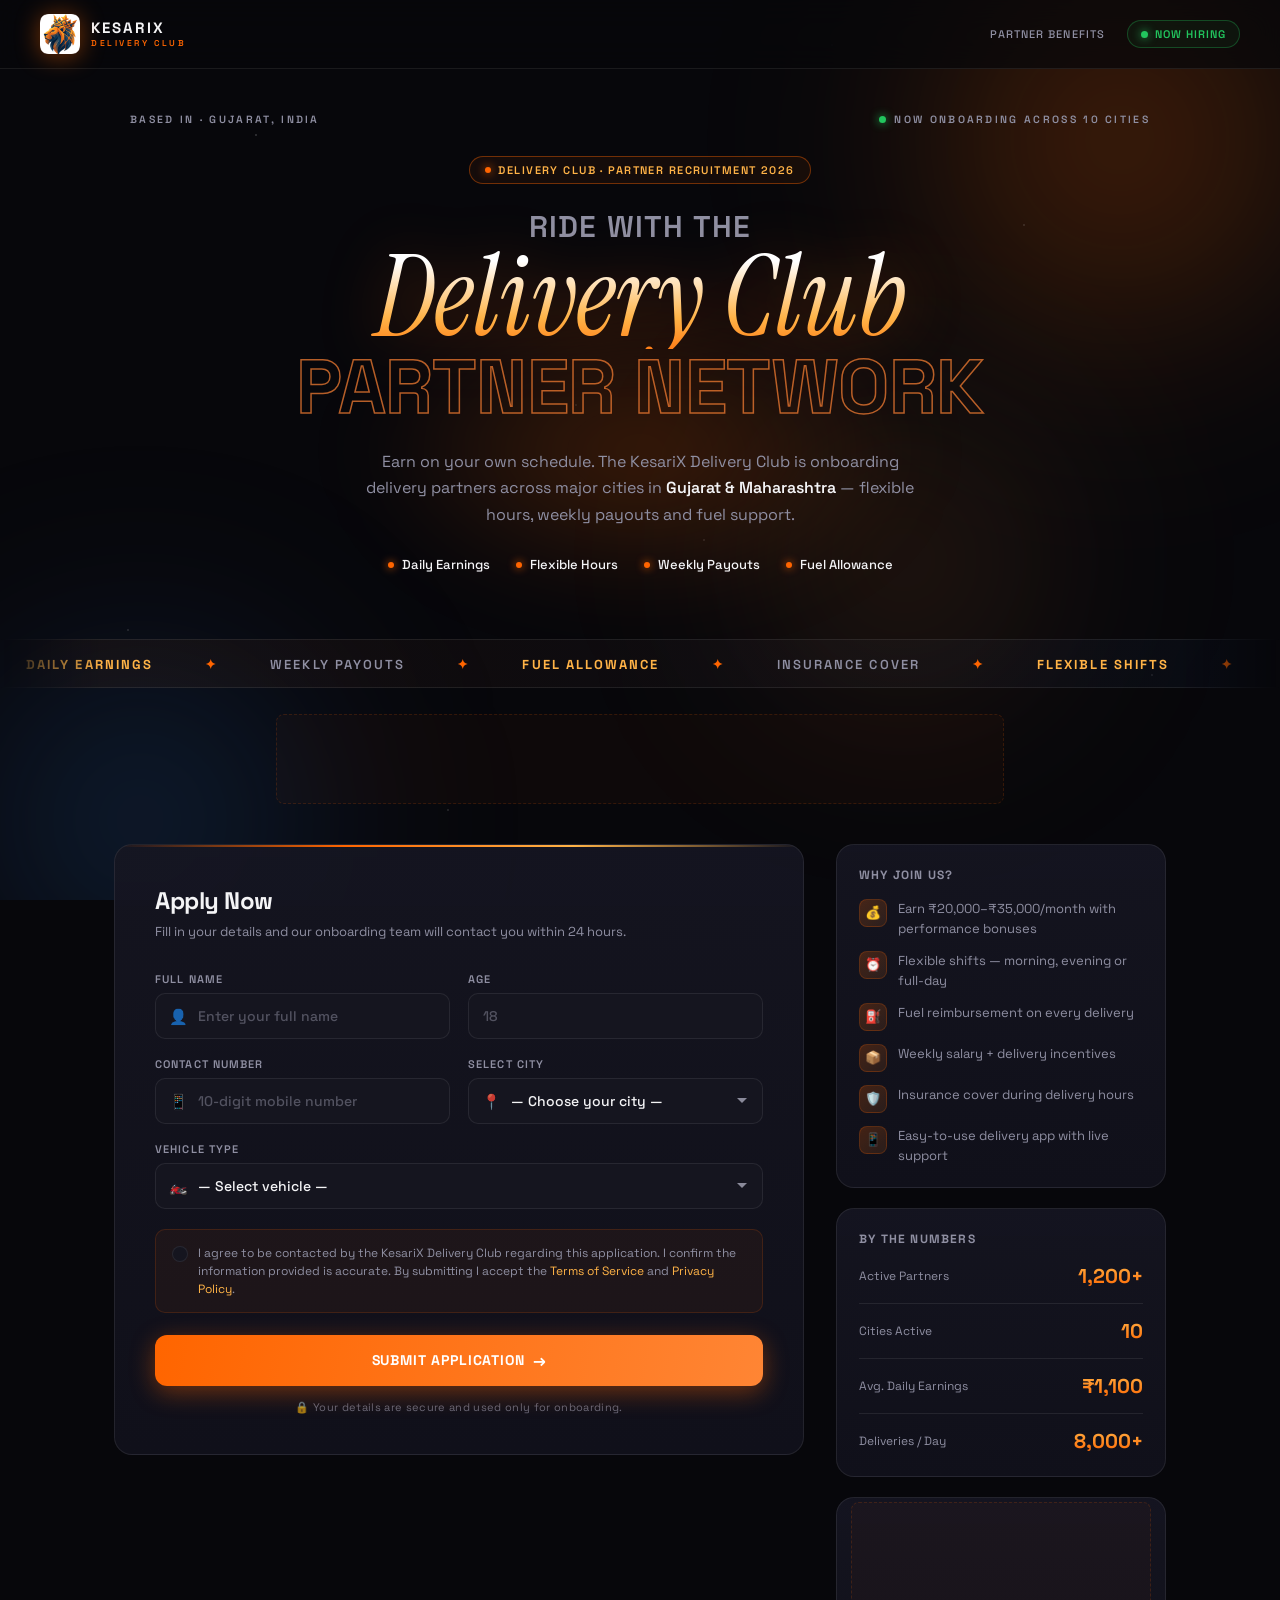
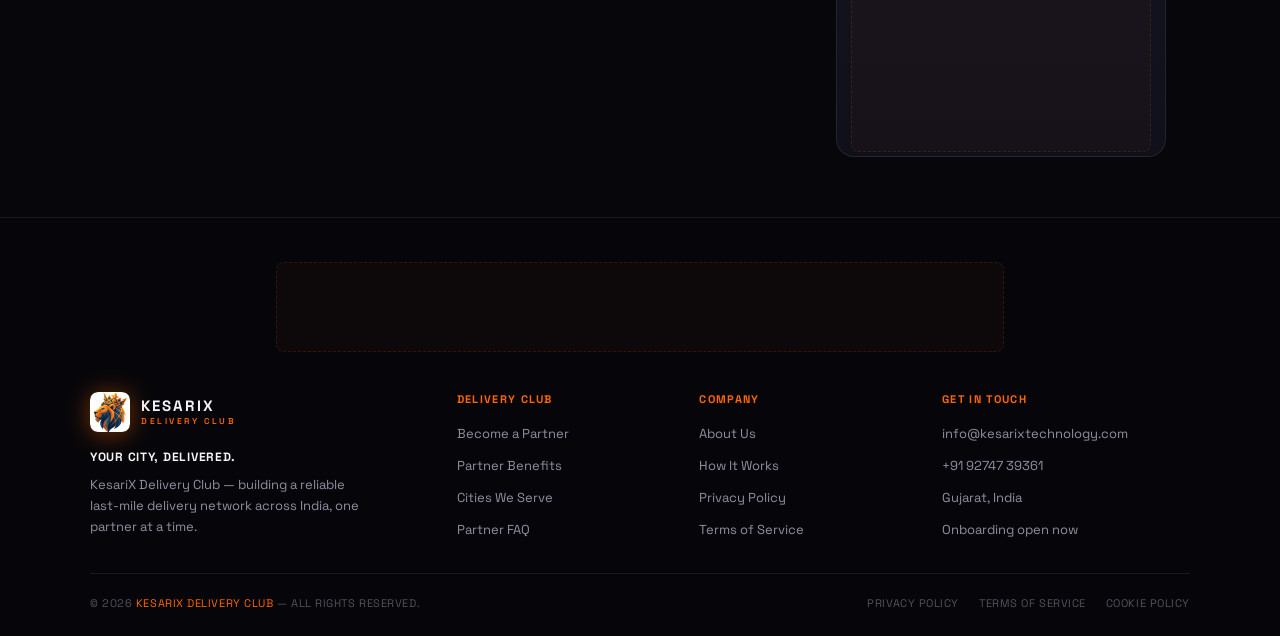
==== index.html @ bcf93a16 "Add KesariX Delivery Club recruitment landing page - Cinematic dark landing page with lion branding," ====
<!DOCTYPE html>
<html lang="en">
<head>
  <meta charset="UTF-8" />
  <meta name="viewport" content="width=device-width, initial-scale=1.0" />
  <title>Delivery Partner Recruitment — KesariX Delivery Club</title>
  <meta name="description" content="Join the KesariX Delivery Club as a delivery partner. Flexible hours, weekly payouts and fuel allowance across Gujarat & Maharashtra. Apply in under 2 minutes." />
  <meta name="theme-color" content="#08080c" />
  <link rel="icon" href="site-logo.ico" />
  <link rel="apple-touch-icon" href="logo.png" />

  <!-- Open Graph -->
  <meta property="og:title" content="Become a Delivery Partner — KesariX Delivery Club" />
  <meta property="og:description" content="Earn on your own schedule. Now hiring delivery partners across 10 cities." />
  <meta property="og:image" content="logo.png" />
  <meta property="og:type" content="website" />

  <link rel="preconnect" href="https://fonts.googleapis.com" />
  <link rel="preconnect" href="https://fonts.gstatic.com" crossorigin />

  <!-- Google AdSense (replace ca-pub-XXXX with your publisher ID before publishing) -->
  <script async src="https://pagead2.googlesyndication.com/pagead/js/adsbygoogle.js?client=ca-pub-XXXXXXXXXXXXXXXX" crossorigin="anonymous"></script>

  <style>
    @import url('https://fonts.googleapis.com/css2?family=Inter:wght@300;400;500;600;700;800;900&family=Space+Grotesk:wght@400;500;600;700&family=Instrument+Serif:ital@0;1&display=swap');

    *, *::before, *::after { box-sizing: border-box; margin: 0; padding: 0; }

    :root {
      --orange: #FF6500;
      --orange-light: #FF8534;
      --amber: #FFB347;
      --blue: #2b74d6;
      --blue-light: #4d94ff;
      --bg: #07070b;
      --bg-card: #10101a;
      --bg-input: #15151f;
      --border-subtle: rgba(255, 255, 255, 0.08);
      --text: #f4f4f6;
      --text-muted: #8f8fa2;
      --green: #22c55e;
    }

    html { scroll-behavior: smooth; }

    body {
      font-family: 'Space Grotesk', 'Inter', sans-serif;
      background-color: var(--bg);
      color: var(--text);
      min-height: 100vh;
      overflow-x: hidden;
      position: relative;
    }

    /* ── Animated aurora background ── */
    .aurora {
      position: fixed;
      inset: 0;
      z-index: 0;
      overflow: hidden;
      pointer-events: none;
    }
    .aurora span {
      position: absolute;
      border-radius: 50%;
      filter: blur(90px);
      opacity: 0.55;
      mix-blend-mode: screen;
    }
    .aurora .a1 {
      width: 560px; height: 560px;
      background: radial-gradient(circle, rgba(255,101,0,0.55), transparent 68%);
      top: -140px; right: -120px;
      animation: drift1 20s ease-in-out infinite;
    }
    .aurora .a2 {
      width: 480px; height: 480px;
      background: radial-gradient(circle, rgba(43,116,214,0.45), transparent 70%);
      bottom: -160px; left: -100px;
      animation: drift2 26s ease-in-out infinite;
    }
    .aurora .a3 {
      width: 400px; height: 400px;
      background: radial-gradient(circle, rgba(255,140,40,0.30), transparent 70%);
      top: 40%; left: 55%;
      animation: drift3 22s ease-in-out infinite;
    }
    @keyframes drift1 { 0%,100%{transform:translate(0,0) scale(1)} 50%{transform:translate(-60px,50px) scale(1.12)} }
    @keyframes drift2 { 0%,100%{transform:translate(0,0) scale(1)} 50%{transform:translate(70px,-40px) scale(1.15)} }
    @keyframes drift3 { 0%,100%{transform:translate(0,0) scale(1)} 50%{transform:translate(-50px,-60px) scale(0.9)} }

    /* Stars */
    .stars {
      position: fixed;
      inset: 0;
      z-index: 0;
      pointer-events: none;
      background-image:
        radial-gradient(1px 1px at 20% 15%, rgba(255,255,255,0.5) 0%, transparent 100%),
        radial-gradient(1px 1px at 80% 25%, rgba(255,255,255,0.35) 0%, transparent 100%),
        radial-gradient(1px 1px at 55% 60%, rgba(255,255,255,0.3) 0%, transparent 100%),
        radial-gradient(1px 1px at 10% 70%, rgba(255,255,255,0.35) 0%, transparent 100%),
        radial-gradient(1px 1px at 90% 75%, rgba(255,255,255,0.25) 0%, transparent 100%),
        radial-gradient(1px 1px at 35% 90%, rgba(255,255,255,0.35) 0%, transparent 100%),
        radial-gradient(1.5px 1.5px at 65% 5%, rgba(255,255,255,0.6) 0%, transparent 100%),
        radial-gradient(1px 1px at 45% 45%, rgba(255,255,255,0.25) 0%, transparent 100%);
    }

    /* ── Layout wrappers ── */
    .page-wrap {
      position: relative;
      z-index: 1;
      display: flex;
      flex-direction: column;
      min-height: 100vh;
    }

    /* ── Navbar ── */
    nav {
      display: flex;
      align-items: center;
      justify-content: space-between;
      padding: 14px 40px;
      border-bottom: 1px solid var(--border-subtle);
      background: rgba(7,7,11,0.72);
      backdrop-filter: blur(16px);
      -webkit-backdrop-filter: blur(16px);
      position: sticky;
      top: 0;
      z-index: 100;
    }

    .logo { display: flex; align-items: center; gap: 11px; text-decoration: none; }

    .logo img {
      width: 40px; height: 40px;
      object-fit: contain;
      filter: drop-shadow(0 2px 12px rgba(255,101,0,0.45));
    }

    .logo-text {
      font-size: 15px;
      font-weight: 700;
      letter-spacing: 0.14em;
      color: var(--text);
      text-transform: uppercase;
      line-height: 1;
    }
    .logo-text small {
      display: block;
      font-size: 8.5px;
      letter-spacing: 0.3em;
      color: var(--orange);
      font-weight: 600;
      margin-top: 4px;
    }

    .nav-right { display: flex; align-items: center; gap: 22px; }

    .nav-link {
      font-size: 11px; letter-spacing: 0.1em; text-transform: uppercase;
      color: var(--text-muted); text-decoration: none; font-weight: 500;
      transition: color 0.2s;
    }
    .nav-link:hover { color: var(--text); }

    .nav-badge {
      display: flex; align-items: center; gap: 7px;
      font-size: 11px; letter-spacing: 0.09em; color: var(--green);
      text-transform: uppercase; font-weight: 600;
      border: 1px solid rgba(34,197,94,0.3);
      background: rgba(34,197,94,0.06);
      border-radius: 100px; padding: 6px 13px;
    }
    .nav-badge::before {
      content: ''; width: 7px; height: 7px; border-radius: 50%;
      background: var(--green); box-shadow: 0 0 10px var(--green);
      animation: pulse 2s infinite;
    }
    @keyframes pulse { 0%,100%{opacity:1;transform:scale(1)} 50%{opacity:0.35;transform:scale(0.8)} }

    /* ── Hero section ── */
    .hero { padding: 44px 40px 26px; max-width: 1100px; margin: 0 auto; width: 100%; }

    .hero-meta {
      display: flex; align-items: center; justify-content: space-between;
      font-size: 10.5px; letter-spacing: 0.22em; text-transform: uppercase;
      color: var(--text-muted); font-weight: 600; padding-bottom: 30px;
    }
    .hero-meta .avail { display: inline-flex; align-items: center; gap: 8px; }
    .hero-meta .avail::before {
      content: ''; width: 7px; height: 7px; border-radius: 50%;
      background: var(--green); box-shadow: 0 0 10px var(--green);
    }

    .hero-inner { text-align: center; max-width: 920px; margin: 0 auto; position: relative; }

    /* glow behind title */
    .hero-inner::before {
      content: ''; position: absolute;
      top: 30%; left: 50%; transform: translateX(-50%);
      width: 620px; height: 340px; max-width: 90vw;
      background: radial-gradient(ellipse at center, rgba(255,101,0,0.22), transparent 65%);
      filter: blur(40px); z-index: -1; pointer-events: none;
    }

    .hero-label {
      display: inline-flex; align-items: center; gap: 7px;
      font-size: 11px; letter-spacing: 0.13em; text-transform: uppercase;
      color: var(--amber); font-weight: 600;
      border: 1px solid rgba(255,101,0,0.4);
      background: rgba(255,101,0,0.06);
      border-radius: 100px; padding: 6px 15px; margin-bottom: 28px;
    }
    .hero-label::before {
      content: ''; width: 6px; height: 6px; background: var(--orange);
      border-radius: 50%; box-shadow: 0 0 10px var(--orange);
    }

    .hero-title { font-weight: 900; line-height: 1.0; letter-spacing: -0.02em; margin-bottom: 24px; }

    .hero-title .line-sm {
      display: block; font-size: clamp(18px, 3vw, 30px); font-weight: 600;
      letter-spacing: 0.04em; color: var(--text-muted); text-transform: uppercase; margin-bottom: 4px;
    }
    .hero-title .serif {
      display: block; font-family: 'Instrument Serif', Georgia, serif;
      font-style: italic; font-weight: 400;
      font-size: clamp(48px, 9.5vw, 112px); line-height: 0.92;
      background: linear-gradient(180deg, #fff 15%, var(--amber) 70%, var(--orange) 115%);
      -webkit-background-clip: text; background-clip: text;
      -webkit-text-fill-color: transparent;
      filter: drop-shadow(0 4px 30px rgba(255,101,0,0.35));
    }
    .hero-title .outline {
      display: block; font-size: clamp(34px, 6.5vw, 76px);
      color: transparent; -webkit-text-stroke: 1.5px rgba(255,131,52,0.7);
      text-transform: uppercase;
    }

    .hero-sub {
      font-size: 16px; color: var(--text-muted); max-width: 570px;
      margin: 0 auto; line-height: 1.65;
    }
    .hero-sub strong { color: var(--text); font-weight: 600; }

    .hero-perks {
      display: flex; align-items: center; justify-content: center;
      gap: 26px; margin-top: 28px; flex-wrap: wrap;
    }
    .perk { display: flex; align-items: center; gap: 8px; font-size: 13px; color: var(--text); font-weight: 500; }
    .perk-dot { width: 6px; height: 6px; border-radius: 50%; background: var(--orange); box-shadow: 0 0 8px var(--orange); }

    /* ── Marquee ribbon ── */
    .ribbon {
      margin-top: 40px;
      border-top: 1px solid var(--border-subtle);
      border-bottom: 1px solid var(--border-subtle);
      background: linear-gradient(90deg, rgba(255,101,0,0.05), rgba(43,116,214,0.05));
      overflow: hidden; padding: 13px 0;
      -webkit-mask-image: linear-gradient(90deg, transparent, #000 8%, #000 92%, transparent);
      mask-image: linear-gradient(90deg, transparent, #000 8%, #000 92%, transparent);
    }
    .ribbon-track { display: inline-flex; align-items: center; white-space: nowrap; animation: marquee 32s linear infinite; }
    .ribbon-track span {
      font-size: 13px; font-weight: 600; letter-spacing: 0.16em; text-transform: uppercase;
      color: var(--text-muted); padding: 0 26px;
    }
    .ribbon-track span b { color: var(--amber); font-weight: 700; }
    .ribbon-track .star { color: var(--orange); }
    @keyframes marquee { from{transform:translateX(0)} to{transform:translateX(-50%)} }

    /* ── Ad banner ── */
    .ad-top { width: 100%; display: flex; align-items: center; justify-content: center; padding: 26px 16px 0; }
    .ad-slot {
      background: rgba(255,101,0,0.03); border: 1px dashed rgba(255,101,0,0.16);
      border-radius: 8px; display: flex; align-items: center; justify-content: center;
      color: rgba(143,143,162,0.55); font-size: 10px; letter-spacing: 0.14em;
      text-transform: uppercase; font-weight: 500; overflow: hidden;
    }
    .ad-slot-leaderboard { width: 728px; max-width: 100%; height: 90px; }
    .ad-slot-rect { width: 300px; height: 250px; }
    .ad-slot-footer { width: 728px; max-width: 100%; height: 90px; }

    /* ── Main layout ── */
    .main {
      display: grid; grid-template-columns: 1fr 330px; gap: 32px;
      max-width: 1100px; margin: 40px auto 60px; padding: 0 24px;
      width: 100%; align-items: start;
    }

    /* ── Cards shared ── */
    .form-card, .side-card {
      background: linear-gradient(180deg, rgba(22,22,34,0.9), var(--bg-card));
      border: 1px solid var(--border-subtle);
      border-radius: 18px;
      transition: transform 0.25s ease, border-color 0.25s ease, box-shadow 0.25s ease;
    }
    .side-card:hover { transform: translateY(-3px); border-color: rgba(255,101,0,0.28); box-shadow: 0 14px 40px rgba(0,0,0,0.4); }

    /* ── Form card ── */
    .form-card { padding: 40px; position: relative; overflow: hidden; }
    .form-card::before {
      content: ''; position: absolute; top: 0; left: 0; right: 0; height: 2px;
      background: linear-gradient(90deg, transparent, var(--orange), var(--amber), transparent);
    }

    .form-heading { font-size: 24px; font-weight: 700; margin-bottom: 6px; letter-spacing: -0.02em; }
    .form-sub { font-size: 13px; color: var(--text-muted); margin-bottom: 30px; line-height: 1.5; }

    .form-grid { display: grid; grid-template-columns: 1fr 1fr; gap: 18px; }
    .field { display: flex; flex-direction: column; gap: 7px; }
    .field.full { grid-column: 1 / -1; }

    label { font-size: 11px; font-weight: 600; letter-spacing: 0.1em; text-transform: uppercase; color: var(--text-muted); }

    .input-wrap { position: relative; }
    .input-icon { position: absolute; left: 14px; top: 50%; transform: translateY(-50%); font-size: 15px; pointer-events: none; opacity: 0.8; }

    input, select {
      width: 100%; background: var(--bg-input);
      border: 1px solid var(--border-subtle); border-radius: 10px;
      padding: 13px 14px 13px 42px; color: var(--text);
      font-family: inherit; font-size: 14px; font-weight: 500;
      outline: none; transition: border-color 0.2s, box-shadow 0.2s;
      -webkit-appearance: none; appearance: none;
    }
    select {
      cursor: pointer;
      background-image: url("data:image/svg+xml,%3Csvg xmlns='http://www.w3.org/2000/svg' width='12' height='12' viewBox='0 0 12 12'%3E%3Cpath fill='%238a8a9a' d='M6 8L1 3h10z'/%3E%3C/svg%3E");
      background-repeat: no-repeat; background-position: right 14px center; padding-right: 36px;
    }
    select option { background: #1a1a2e; color: var(--text); }
    input:focus, select:focus { border-color: var(--orange); box-shadow: 0 0 0 3px rgba(255,101,0,0.14); }
    input::placeholder { color: rgba(143,143,162,0.5); }
    .age-input { padding-left: 14px; }

    /* ── Consent ── */
    .consent {
      display: flex; align-items: flex-start; gap: 10px; margin-top: 20px;
      padding: 14px 16px; background: rgba(255,101,0,0.05);
      border: 1px solid rgba(255,101,0,0.16); border-radius: 10px;
    }
    .consent input[type="checkbox"] { width: 16px; height: 16px; min-width: 16px; padding: 0; cursor: pointer; accent-color: var(--orange); margin-top: 2px; }
    .consent p { font-size: 12px; color: var(--text-muted); line-height: 1.5; }
    .consent a { color: var(--amber); text-decoration: none; }
    .consent a:hover { text-decoration: underline; }

    /* ── Submit button ── */
    .btn-submit {
      width: 100%; margin-top: 22px; padding: 15px 24px;
      background: linear-gradient(100deg, var(--orange), var(--orange-light));
      color: #fff; font-family: inherit; font-size: 14px; font-weight: 700;
      letter-spacing: 0.06em; text-transform: uppercase; border: none;
      border-radius: 12px; cursor: pointer; position: relative; overflow: hidden;
      display: flex; align-items: center; justify-content: center; gap: 8px;
      transition: transform 0.15s, box-shadow 0.2s;
      box-shadow: 0 6px 24px rgba(255,101,0,0.4);
    }
    .btn-submit::after {
      content: ''; position: absolute; top: 0; left: -60%; width: 40%; height: 100%;
      background: linear-gradient(100deg, transparent, rgba(255,255,255,0.35), transparent);
      transform: skewX(-20deg); animation: shine 3.5s ease-in-out infinite;
    }
    @keyframes shine { 0%{left:-60%} 45%,100%{left:130%} }
    .btn-submit:hover { transform: translateY(-2px); box-shadow: 0 12px 34px rgba(255,101,0,0.55); }
    .btn-submit:active { transform: translateY(0); }
    .btn-submit:disabled { opacity: 0.75; cursor: wait; }
    .btn-arrow { font-size: 16px; position: relative; z-index: 1; }

    .form-note { margin-top: 14px; text-align: center; font-size: 11px; color: rgba(143,143,162,0.7); letter-spacing: 0.03em; }
    .form-error { display: none; margin-top: 12px; text-align: center; font-size: 12px; color: #ff6b6b; }

    /* ── Success overlay ── */
    .success-msg { display: none; text-align: center; padding: 40px 20px; }
    .success-icon {
      width: 60px; height: 60px; border-radius: 50%;
      background: rgba(34,197,94,0.15); border: 1px solid rgba(34,197,94,0.4);
      display: flex; align-items: center; justify-content: center;
      font-size: 26px; color: var(--green); margin: 0 auto 18px;
      box-shadow: 0 0 30px rgba(34,197,94,0.25);
    }
    .success-msg h3 { font-size: 21px; font-weight: 700; margin-bottom: 8px; }
    .success-msg p { font-size: 13px; color: var(--text-muted); line-height: 1.6; }

    /* ── Sidebar ── */
    .sidebar { display: flex; flex-direction: column; gap: 20px; }
    .side-card { padding: 22px; }
    .side-card h3 { font-size: 12px; font-weight: 700; letter-spacing: 0.1em; text-transform: uppercase; color: var(--text-muted); margin-bottom: 16px; }

    .benefit-list { list-style: none; display: flex; flex-direction: column; gap: 13px; }
    .benefit-list li { display: flex; align-items: flex-start; gap: 11px; font-size: 13px; color: var(--text-muted); line-height: 1.5; }
    .benefit-icon {
      width: 28px; height: 28px; min-width: 28px; border-radius: 8px;
      background: linear-gradient(135deg, rgba(255,101,0,0.22), rgba(255,140,40,0.1));
      border: 1px solid rgba(255,101,0,0.2);
      display: flex; align-items: center; justify-content: center; font-size: 13px;
    }

    .stats-row { display: flex; flex-direction: column; gap: 14px; }
    .stat { display: flex; align-items: center; justify-content: space-between; padding-bottom: 14px; border-bottom: 1px solid var(--border-subtle); }
    .stat:last-child { border-bottom: none; padding-bottom: 0; }
    .stat-label { font-size: 12px; color: var(--text-muted); }
    .stat-val {
      font-size: 20px; font-weight: 800;
      background: linear-gradient(180deg, var(--amber), var(--orange));
      -webkit-background-clip: text; background-clip: text; -webkit-text-fill-color: transparent;
    }

    .ad-side { display: flex; align-items: center; justify-content: center; padding: 4px; }

    /* ── Footer ── */
    footer { border-top: 1px solid var(--border-subtle); background: rgba(7,7,11,0.9); padding: 44px 40px 26px; }
    .footer-ad { display: flex; align-items: center; justify-content: center; margin-bottom: 40px; }
    .footer-grid { display: grid; grid-template-columns: 1.6fr 1fr 1fr 1.2fr; gap: 36px; max-width: 1100px; margin: 0 auto 34px; }
    .footer-brand .logo { margin-bottom: 16px; }
    .footer-tag { font-size: 13px; color: var(--text-muted); line-height: 1.6; max-width: 270px; }
    .footer-tag strong { display: block; color: var(--text); font-weight: 700; letter-spacing: 0.06em; text-transform: uppercase; font-size: 12px; margin-bottom: 8px; }
    .footer-col h4 { font-size: 11px; font-weight: 700; letter-spacing: 0.12em; text-transform: uppercase; color: var(--orange); margin-bottom: 16px; }
    .footer-col ul { list-style: none; display: flex; flex-direction: column; gap: 11px; }
    .footer-col a, .footer-col span { font-size: 13px; color: var(--text-muted); text-decoration: none; transition: color 0.2s; }
    .footer-col a:hover { color: var(--amber); }
    .footer-bottom { max-width: 1100px; margin: 0 auto; padding-top: 22px; border-top: 1px solid var(--border-subtle); display: flex; align-items: center; justify-content: space-between; gap: 16px; flex-wrap: wrap; }
    .footer-copy { font-size: 11px; letter-spacing: 0.05em; color: rgba(143,143,162,0.55); text-transform: uppercase; }
    .footer-copy span { color: var(--orange); }
    .footer-legal { display: flex; gap: 20px; flex-wrap: wrap; }
    .footer-legal a { font-size: 11px; letter-spacing: 0.05em; color: rgba(143,143,162,0.55); text-decoration: none; text-transform: uppercase; transition: color 0.2s; }
    .footer-legal a:hover { color: var(--amber); }

    /* ── Responsive ── */
    @media (max-width: 900px) {
      .main { grid-template-columns: 1fr; }
      .sidebar { display: grid; grid-template-columns: 1fr 1fr; }
      .ad-side { grid-column: 1 / -1; }
      .footer-grid { grid-template-columns: 1fr 1fr; gap: 28px; }
      .footer-brand { grid-column: 1 / -1; }
    }
    @media (max-width: 640px) {
      nav { padding: 12px 18px; }
      .nav-right { gap: 12px; }
      .nav-link { display: none; }
      .hero { padding: 30px 20px 20px; }
      .hero-meta { font-size: 9px; letter-spacing: 0.14em; }
      .form-card { padding: 28px 20px; }
      .form-grid { grid-template-columns: 1fr; }
      .field.full { grid-column: 1; }
      .sidebar { grid-template-columns: 1fr; }
      .main { padding: 0 16px; margin-top: 24px; }
      footer { padding: 32px 20px 22px; }
      .footer-grid { grid-template-columns: 1fr; }
      .footer-bottom { flex-direction: column; align-items: flex-start; }
    }

    @media (prefers-reduced-motion: reduce) {
      .aurora span, .ribbon-track, .btn-submit::after, .nav-badge::before { animation: none !important; }
    }
  </style>
</head>
<body>
<div class="aurora"><span class="a1"></span><span class="a2"></span><span class="a3"></span></div>
<div class="stars"></div>

<div class="page-wrap" id="top">

  <!-- Navbar -->
  <nav>
    <a href="#top" class="logo" aria-label="KesariX Delivery Club home">
      <img src="logo.png" alt="KesariX Delivery Club logo" />
      <span class="logo-text">KesariX<small>Delivery Club</small></span>
    </a>
    <div class="nav-right">
      <a href="#benefits" class="nav-link">Partner Benefits</a>
      <span class="nav-badge">Now Hiring</span>
    </div>
  </nav>

  <!-- Hero -->
  <section class="hero">
    <div class="hero-meta">
      <span>Based in&nbsp;·&nbsp;Gujarat, India</span>
      <span class="avail">Now onboarding across 10 cities</span>
    </div>

    <div class="hero-inner">
      <div class="hero-label">Delivery Club · Partner Recruitment 2026</div>
      <h1 class="hero-title">
        <span class="line-sm">Ride With The</span>
        <span class="serif">Delivery Club</span>
        <span class="outline">Partner Network</span>
      </h1>
      <p class="hero-sub">
        Earn on your own schedule. The KesariX Delivery Club is onboarding delivery partners
        across major cities in <strong>Gujarat &amp; Maharashtra</strong> — flexible hours, weekly payouts and fuel support.
      </p>
      <div class="hero-perks">
        <div class="perk"><span class="perk-dot"></span> Daily Earnings</div>
        <div class="perk"><span class="perk-dot"></span> Flexible Hours</div>
        <div class="perk"><span class="perk-dot"></span> Weekly Payouts</div>
        <div class="perk"><span class="perk-dot"></span> Fuel Allowance</div>
      </div>
    </div>
  </section>

  <!-- Marquee ribbon -->
  <div class="ribbon">
    <div class="ribbon-track">
      <span><b>Daily Earnings</b></span><span class="star">✦</span>
      <span>Weekly Payouts</span><span class="star">✦</span>
      <span><b>Fuel Allowance</b></span><span class="star">✦</span>
      <span>Insurance Cover</span><span class="star">✦</span>
      <span><b>Flexible Shifts</b></span><span class="star">✦</span>
      <span>Live App Support</span><span class="star">✦</span>
      <span><b>Performance Bonuses</b></span><span class="star">✦</span>
      <!-- duplicate for seamless loop -->
      <span><b>Daily Earnings</b></span><span class="star">✦</span>
      <span>Weekly Payouts</span><span class="star">✦</span>
      <span><b>Fuel Allowance</b></span><span class="star">✦</span>
      <span>Insurance Cover</span><span class="star">✦</span>
      <span><b>Flexible Shifts</b></span><span class="star">✦</span>
      <span>Live App Support</span><span class="star">✦</span>
      <span><b>Performance Bonuses</b></span><span class="star">✦</span>
    </div>
  </div>

  <!-- Top leaderboard ad -->
  <div class="ad-top">
    <!-- Google AdSense Leaderboard 728×90 — set data-ad-client / data-ad-slot before publishing -->
    <div class="ad-slot ad-slot-leaderboard">
      <ins class="adsbygoogle"
           style="display:inline-block;width:728px;max-width:100%;height:90px"
           data-ad-client="ca-pub-XXXXXXXXXXXXXXXX"
           data-ad-slot="1234567890"></ins>
      <script>(adsbygoogle = window.adsbygoogle || []).push({});</script>
    </div>
  </div>

  <!-- Main grid: form + sidebar -->
  <main class="main">

    <!-- Form card -->
    <div class="form-card" id="apply">
      <div class="form-heading">Apply Now</div>
      <p class="form-sub">Fill in your details and our onboarding team will contact you within 24 hours.</p>

      <form id="recruitForm" novalidate>
        <div class="form-grid">

          <div class="field">
            <label for="name">Full Name</label>
            <div class="input-wrap">
              <span class="input-icon">👤</span>
              <input type="text" id="name" name="name" placeholder="Enter your full name" required autocomplete="name" />
            </div>
          </div>

          <div class="field">
            <label for="age">Age</label>
            <div class="input-wrap">
              <input type="number" id="age" name="age" class="age-input" placeholder="18" min="18" max="55" required />
            </div>
          </div>

          <div class="field">
            <label for="contact">Contact Number</label>
            <div class="input-wrap">
              <span class="input-icon">📱</span>
              <input type="tel" id="contact" name="contact" placeholder="10-digit mobile number" pattern="[6-9][0-9]{9}" required autocomplete="tel" maxlength="10" />
            </div>
          </div>

          <div class="field">
            <label for="city">Select City</label>
            <div class="input-wrap">
              <span class="input-icon">📍</span>
              <select id="city" name="city" required>
                <option value="" disabled selected>— Choose your city —</option>
                <option value="Surat">Surat</option>
                <option value="Vadodara">Vadodara (Baroda)</option>
                <option value="Bharuch">Bharuch</option>
                <option value="Ahmedabad">Ahmedabad</option>
                <option value="Rajkot">Rajkot</option>
                <option value="Anand">Anand</option>
                <option value="Gandhinagar">Gandhinagar</option>
                <option value="Mumbai">Mumbai</option>
                <option value="Navi Mumbai">Navi Mumbai</option>
                <option value="Thane">Thane</option>
              </select>
            </div>
          </div>

          <div class="field full">
            <label for="vehicle">Vehicle Type</label>
            <div class="input-wrap">
              <span class="input-icon">🏍️</span>
              <select id="vehicle" name="vehicle" required>
                <option value="" disabled selected>— Select vehicle —</option>
                <option value="bicycle">Bicycle</option>
                <option value="scooter">Scooter / Activa</option>
                <option value="motorcycle">Motorcycle</option>
                <option value="electric">Electric Scooter / EV</option>
                <option value="none">No Vehicle (will rent)</option>
              </select>
            </div>
          </div>

        </div>

        <div class="consent">
          <input type="checkbox" id="consent" name="consent" required />
          <p>
            I agree to be contacted by the KesariX Delivery Club regarding this application.
            I confirm the information provided is accurate. By submitting I accept the
            <a href="#terms">Terms of Service</a> and <a href="#privacy">Privacy Policy</a>.
          </p>
        </div>

        <button type="submit" class="btn-submit" id="submitBtn">
          <span id="btnLabel">Submit Application</span> <span class="btn-arrow">→</span>
        </button>

        <p class="form-error" id="formError">Something went wrong. Please try again or call us directly.</p>
        <p class="form-note">🔒 Your details are secure and used only for onboarding.</p>
      </form>

      <div class="success-msg" id="successMsg">
        <div class="success-icon">✓</div>
        <h3>Application Received!</h3>
        <p>
          Thank you for applying to the KesariX Delivery Club.<br />
          Our onboarding team will reach you on your contact number within <strong>24 hours</strong>.
        </p>
      </div>
    </div>

    <!-- Sidebar -->
    <aside class="sidebar">

      <div class="side-card" id="benefits">
        <h3>Why Join Us?</h3>
        <ul class="benefit-list">
          <li><div class="benefit-icon">💰</div><span>Earn ₹20,000–₹35,000/month with performance bonuses</span></li>
          <li><div class="benefit-icon">⏰</div><span>Flexible shifts — morning, evening or full-day</span></li>
          <li><div class="benefit-icon">⛽</div><span>Fuel reimbursement on every delivery</span></li>
          <li><div class="benefit-icon">📦</div><span>Weekly salary + delivery incentives</span></li>
          <li><div class="benefit-icon">🛡️</div><span>Insurance cover during delivery hours</span></li>
          <li><div class="benefit-icon">📱</div><span>Easy-to-use delivery app with live support</span></li>
        </ul>
      </div>

      <div class="side-card">
        <h3>By the Numbers</h3>
        <div class="stats-row">
          <div class="stat"><span class="stat-label">Active Partners</span><span class="stat-val">1,200+</span></div>
          <div class="stat"><span class="stat-label">Cities Active</span><span class="stat-val">10</span></div>
          <div class="stat"><span class="stat-label">Avg. Daily Earnings</span><span class="stat-val">₹1,100</span></div>
          <div class="stat"><span class="stat-label">Deliveries / Day</span><span class="stat-val">8,000+</span></div>
        </div>
      </div>

      <div class="side-card ad-side">
        <!-- Google AdSense Rectangle 300×250 -->
        <div class="ad-slot ad-slot-rect">
          <ins class="adsbygoogle"
               style="display:inline-block;width:300px;height:250px"
               data-ad-client="ca-pub-XXXXXXXXXXXXXXXX"
               data-ad-slot="0987654321"></ins>
          <script>(adsbygoogle = window.adsbygoogle || []).push({});</script>
        </div>
      </div>

    </aside>
  </main>

  <!-- Footer -->
  <footer>
    <div class="footer-ad">
      <div class="ad-slot ad-slot-footer">
        <ins class="adsbygoogle"
             style="display:inline-block;width:728px;max-width:100%;height:90px"
             data-ad-client="ca-pub-XXXXXXXXXXXXXXXX"
             data-ad-slot="1122334455"></ins>
        <script>(adsbygoogle = window.adsbygoogle || []).push({});</script>
      </div>
    </div>

    <div class="footer-grid">
      <div class="footer-brand">
        <a href="#top" class="logo">
          <img src="logo.png" alt="KesariX Delivery Club logo" />
          <span class="logo-text">KesariX<small>Delivery Club</small></span>
        </a>
        <p class="footer-tag">
          <strong>Your City, Delivered.</strong>
          KesariX Delivery Club — building a reliable last-mile delivery network across India, one partner at a time.
        </p>
      </div>

      <div class="footer-col">
        <h4>Delivery Club</h4>
        <ul>
          <li><a href="#apply">Become a Partner</a></li>
          <li><a href="#benefits">Partner Benefits</a></li>
          <li><a href="#apply">Cities We Serve</a></li>
          <li><a href="#apply">Partner FAQ</a></li>
        </ul>
      </div>

      <div class="footer-col">
        <h4>Company</h4>
        <ul>
          <li><a href="#apply">About Us</a></li>
          <li><a href="#benefits">How It Works</a></li>
          <li><a href="#privacy">Privacy Policy</a></li>
          <li><a href="#terms">Terms of Service</a></li>
        </ul>
      </div>

      <div class="footer-col">
        <h4>Get In Touch</h4>
        <ul>
          <li><a href="mailto:info@kesarixtechnology.com">info@kesarixtechnology.com</a></li>
          <li><a href="tel:+919274739361">+91 92747 39361</a></li>
          <li><span>Gujarat, India</span></li>
          <li><span>Onboarding open now</span></li>
        </ul>
      </div>
    </div>

    <div class="footer-bottom">
      <p class="footer-copy">© 2026 <span>KesariX Delivery Club</span> — All rights reserved.</p>
      <div class="footer-legal">
        <a href="#privacy">Privacy Policy</a>
        <a href="#terms">Terms of Service</a>
        <a href="#cookies">Cookie Policy</a>
      </div>
    </div>
  </footer>

</div>

<script>
  /* ─────────────────────────────────────────────────────────────
     GOOGLE SHEET SUBMISSION
     Paste your Google Apps Script Web App URL below (see setup notes).
     While it stays as the placeholder, the form runs in demo mode
     (logs to console, shows success) so the page still works.
  ───────────────────────────────────────────────────────────── */
  const SHEET_ENDPOINT = 'PASTE_YOUR_APPS_SCRIPT_URL_HERE';

  const form       = document.getElementById('recruitForm');
  const successMsg = document.getElementById('successMsg');
  const submitBtn  = document.getElementById('submitBtn');
  const btnLabel   = document.getElementById('btnLabel');
  const formError  = document.getElementById('formError');

  form.addEventListener('submit', async function (e) {
    e.preventDefault();
    formError.style.display = 'none';

    if (!form.checkValidity()) {
      Array.from(form.elements).forEach(el => {
        if (!el.validity.valid) {
          el.style.borderColor = '#ef4444';
          el.addEventListener('input', () => { el.style.borderColor = ''; }, { once: true });
        }
      });
      return;
    }

    const data = {
      timestamp: new Date().toLocaleString('en-IN'),
      name:    document.getElementById('name').value.trim(),
      age:     document.getElementById('age').value,
      contact: document.getElementById('contact').value.trim(),
      city:    document.getElementById('city').value,
      vehicle: document.getElementById('vehicle').value,
    };

    submitBtn.disabled = true;
    btnLabel.textContent = 'Submitting…';

    try {
      if (SHEET_ENDPOINT && !SHEET_ENDPOINT.startsWith('PASTE_')) {
        await fetch(SHEET_ENDPOINT, {
          method: 'POST',
          mode: 'no-cors', // Apps Script web apps don't send CORS headers
          headers: { 'Content-Type': 'application/x-www-form-urlencoded' },
          body: new URLSearchParams(data).toString(),
        });
        // no-cors responses are opaque; if fetch didn't throw, treat as sent
      } else {
        console.log('[DEMO MODE] Application captured:', data);
      }
      form.style.display = 'none';
      successMsg.style.display = 'block';
      successMsg.scrollIntoView({ behavior: 'smooth', block: 'center' });
    } catch (err) {
      console.error('Submission failed:', err);
      formError.style.display = 'block';
      submitBtn.disabled = false;
      btnLabel.textContent = 'Submit Application';
    }
  });

  // Phone number — digits only, max 10
  const contactInput = document.getElementById('contact');
  contactInput.addEventListener('input', () => {
    let val = contactInput.value.replace(/\D/g, '');
    if (val.length > 10) val = val.slice(0, 10);
    contactInput.value = val;
  });
</script>
</body>
</html>
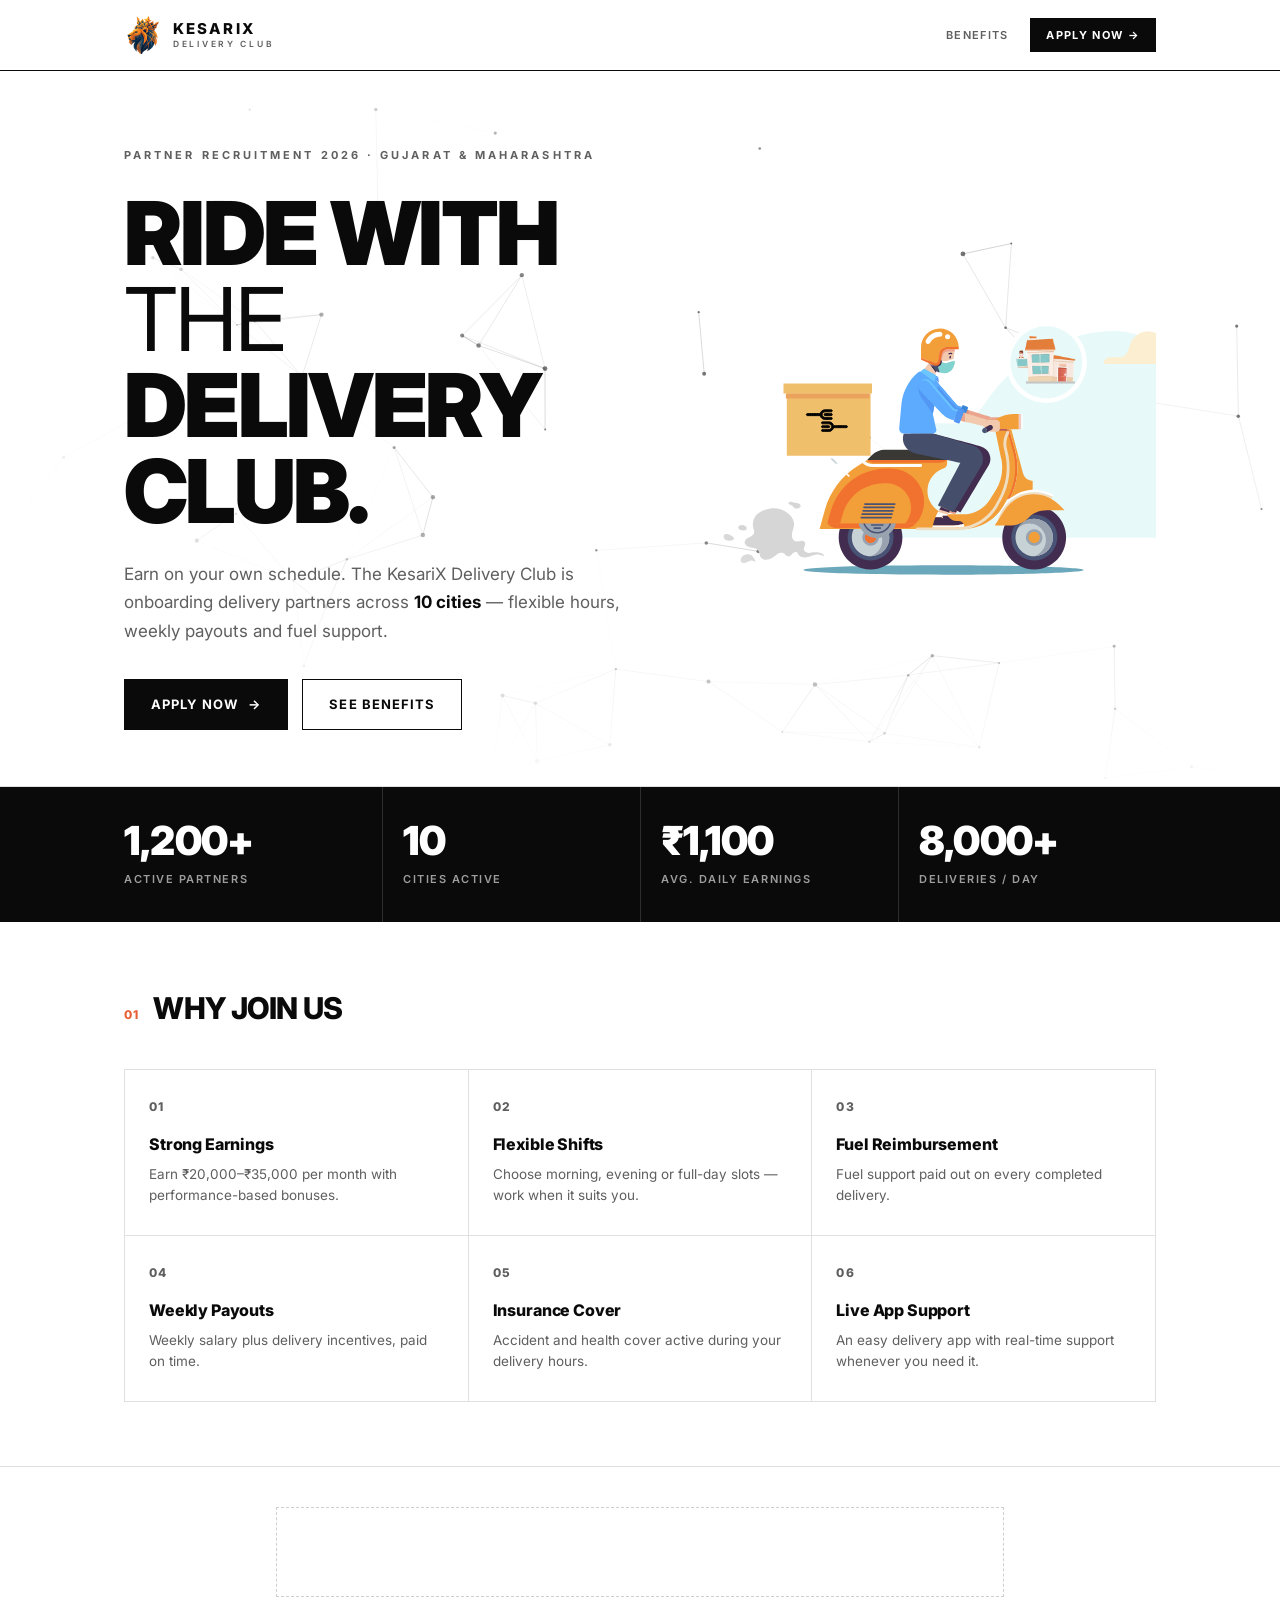
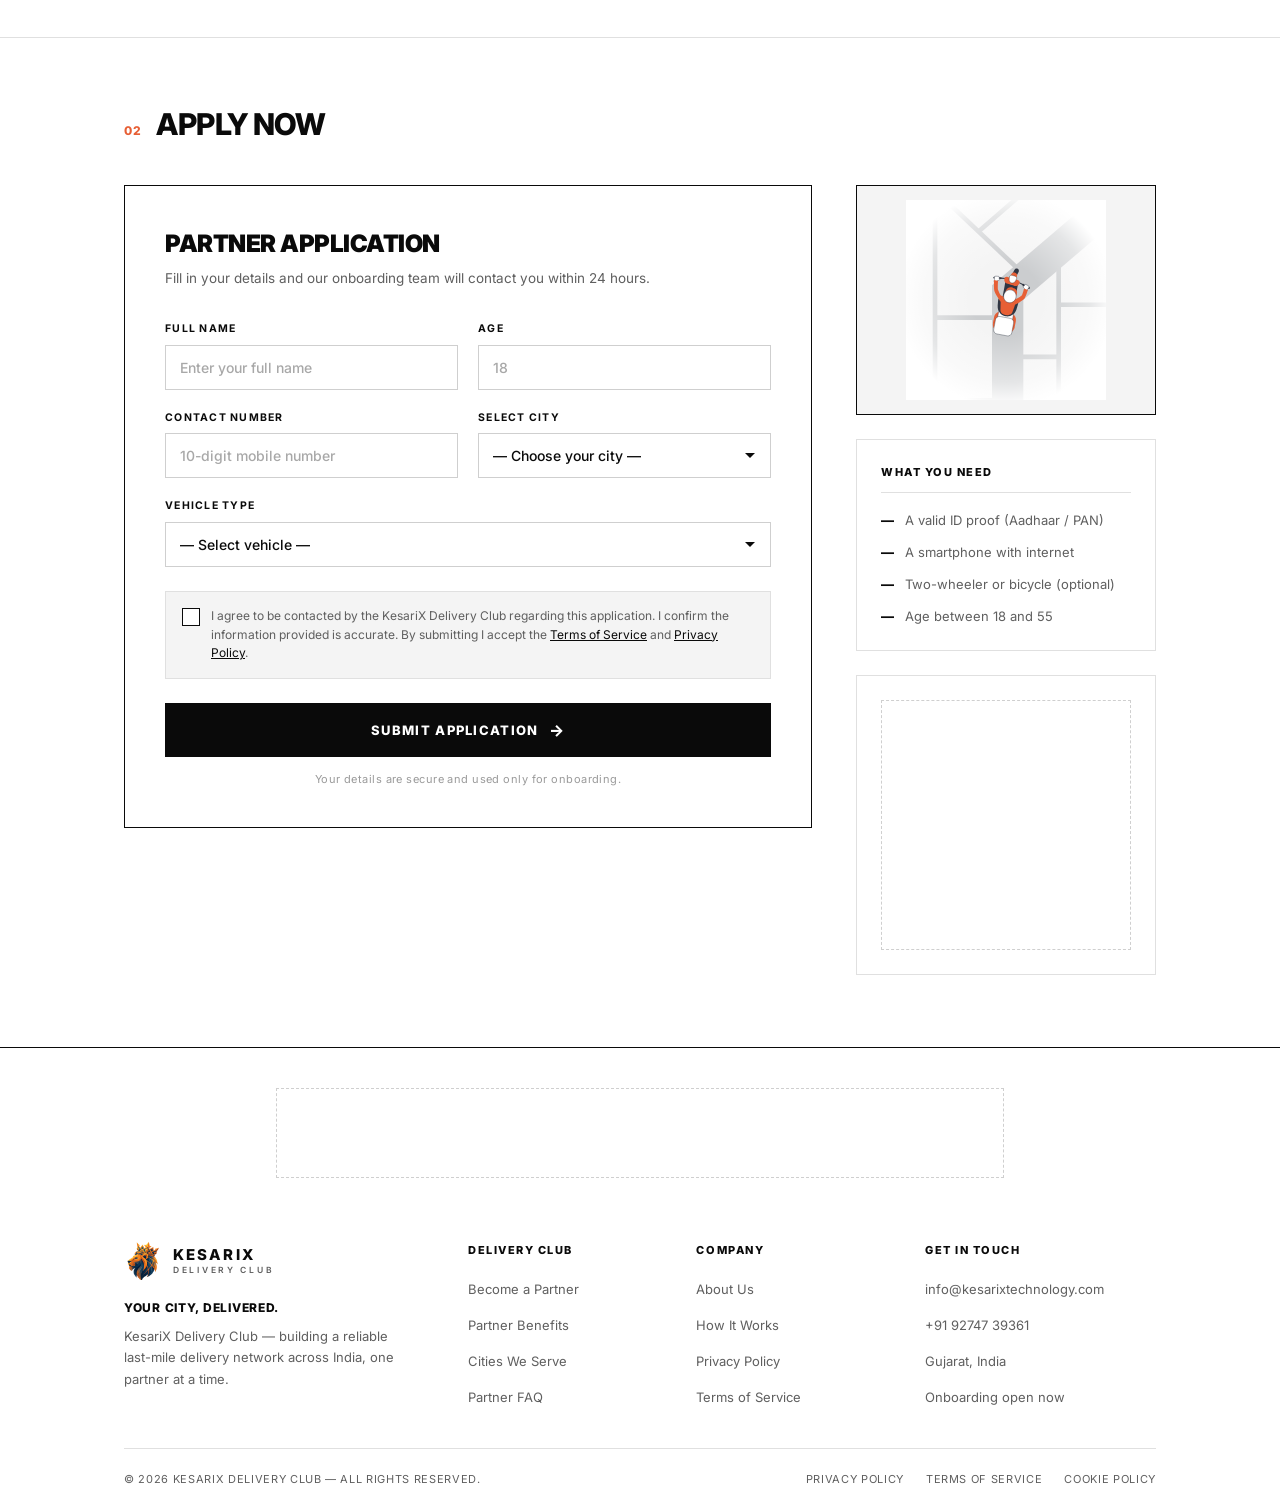
==== commit 2045f0e5: "Redesign landing page: monochrome + colored illustrations, responsive, optimized - Rebuild as clean " ====
--- a/index.html
+++ b/index.html
@@ -5,7 +5,7 @@
   <meta name="viewport" content="width=device-width, initial-scale=1.0" />
   <title>Delivery Partner Recruitment — KesariX Delivery Club</title>
   <meta name="description" content="Join the KesariX Delivery Club as a delivery partner. Flexible hours, weekly payouts and fuel allowance across Gujarat & Maharashtra. Apply in under 2 minutes." />
-  <meta name="theme-color" content="#08080c" />
+  <meta name="theme-color" content="#ffffff" />
   <link rel="icon" href="site-logo.ico" />
   <link rel="apple-touch-icon" href="logo.png" />
 
@@ -22,556 +22,353 @@
   <script async src="https://pagead2.googlesyndication.com/pagead/js/adsbygoogle.js?client=ca-pub-XXXXXXXXXXXXXXXX" crossorigin="anonymous"></script>
 
   <style>
-    @import url('https://fonts.googleapis.com/css2?family=Inter:wght@300;400;500;600;700;800;900&family=Space+Grotesk:wght@400;500;600;700&family=Instrument+Serif:ital@0;1&display=swap');
+    @import url('https://fonts.googleapis.com/css2?family=Inter:wght@400;500;600;700;800;900&display=swap');
 
     *, *::before, *::after { box-sizing: border-box; margin: 0; padding: 0; }
 
     :root {
-      --orange: #FF6500;
-      --orange-light: #FF8534;
-      --amber: #FFB347;
-      --blue: #2b74d6;
-      --blue-light: #4d94ff;
-      --bg: #07070b;
-      --bg-card: #10101a;
-      --bg-input: #15151f;
-      --border-subtle: rgba(255, 255, 255, 0.08);
-      --text: #f4f4f6;
-      --text-muted: #8f8fa2;
-      --green: #22c55e;
+      --ink: #0a0a0a;
+      --paper: #ffffff;
+      --wash: #f4f4f4;
+      --muted: #5f5f5f;
+      --line: #e0e0e0;
+      --line-strong: #cfcfcf;
+      --accent: #e75f35;   /* pulled from the delivery illustrations */
     }
 
     html { scroll-behavior: smooth; }
 
     body {
-      font-family: 'Space Grotesk', 'Inter', sans-serif;
-      background-color: var(--bg);
-      color: var(--text);
+      font-family: 'Inter', -apple-system, BlinkMacSystemFont, 'Segoe UI', Arial, sans-serif;
+      background: var(--paper);
+      color: var(--ink);
       min-height: 100vh;
       overflow-x: hidden;
-      position: relative;
-    }
-
-    /* ── Animated aurora background ── */
-    .aurora {
-      position: fixed;
-      inset: 0;
-      z-index: 0;
-      overflow: hidden;
-      pointer-events: none;
-    }
-    .aurora span {
-      position: absolute;
-      border-radius: 50%;
-      filter: blur(90px);
-      opacity: 0.55;
-      mix-blend-mode: screen;
-    }
-    .aurora .a1 {
-      width: 560px; height: 560px;
-      background: radial-gradient(circle, rgba(255,101,0,0.55), transparent 68%);
-      top: -140px; right: -120px;
-      animation: drift1 20s ease-in-out infinite;
-    }
-    .aurora .a2 {
-      width: 480px; height: 480px;
-      background: radial-gradient(circle, rgba(43,116,214,0.45), transparent 70%);
-      bottom: -160px; left: -100px;
-      animation: drift2 26s ease-in-out infinite;
-    }
-    .aurora .a3 {
-      width: 400px; height: 400px;
-      background: radial-gradient(circle, rgba(255,140,40,0.30), transparent 70%);
-      top: 40%; left: 55%;
-      animation: drift3 22s ease-in-out infinite;
-    }
-    @keyframes drift1 { 0%,100%{transform:translate(0,0) scale(1)} 50%{transform:translate(-60px,50px) scale(1.12)} }
-    @keyframes drift2 { 0%,100%{transform:translate(0,0) scale(1)} 50%{transform:translate(70px,-40px) scale(1.15)} }
-    @keyframes drift3 { 0%,100%{transform:translate(0,0) scale(1)} 50%{transform:translate(-50px,-60px) scale(0.9)} }
-
-    /* Stars */
-    .stars {
-      position: fixed;
-      inset: 0;
-      z-index: 0;
-      pointer-events: none;
-      background-image:
-        radial-gradient(1px 1px at 20% 15%, rgba(255,255,255,0.5) 0%, transparent 100%),
-        radial-gradient(1px 1px at 80% 25%, rgba(255,255,255,0.35) 0%, transparent 100%),
-        radial-gradient(1px 1px at 55% 60%, rgba(255,255,255,0.3) 0%, transparent 100%),
-        radial-gradient(1px 1px at 10% 70%, rgba(255,255,255,0.35) 0%, transparent 100%),
-        radial-gradient(1px 1px at 90% 75%, rgba(255,255,255,0.25) 0%, transparent 100%),
-        radial-gradient(1px 1px at 35% 90%, rgba(255,255,255,0.35) 0%, transparent 100%),
-        radial-gradient(1.5px 1.5px at 65% 5%, rgba(255,255,255,0.6) 0%, transparent 100%),
-        radial-gradient(1px 1px at 45% 45%, rgba(255,255,255,0.25) 0%, transparent 100%);
-    }
-
-    /* ── Layout wrappers ── */
-    .page-wrap {
-      position: relative;
-      z-index: 1;
-      display: flex;
-      flex-direction: column;
-      min-height: 100vh;
-    }
+      -webkit-font-smoothing: antialiased;
+      line-height: 1.5;
+    }
+
+    .wrap { max-width: 1080px; margin: 0 auto; padding: 0 24px; }
 
     /* ── Navbar ── */
     nav {
-      display: flex;
-      align-items: center;
-      justify-content: space-between;
-      padding: 14px 40px;
-      border-bottom: 1px solid var(--border-subtle);
-      background: rgba(7,7,11,0.72);
-      backdrop-filter: blur(16px);
-      -webkit-backdrop-filter: blur(16px);
-      position: sticky;
-      top: 0;
-      z-index: 100;
-    }
-
-    .logo { display: flex; align-items: center; gap: 11px; text-decoration: none; }
-
-    .logo img {
-      width: 40px; height: 40px;
-      object-fit: contain;
-      filter: drop-shadow(0 2px 12px rgba(255,101,0,0.45));
-    }
-
-    .logo-text {
-      font-size: 15px;
-      font-weight: 700;
-      letter-spacing: 0.14em;
-      color: var(--text);
-      text-transform: uppercase;
-      line-height: 1;
-    }
-    .logo-text small {
-      display: block;
-      font-size: 8.5px;
-      letter-spacing: 0.3em;
-      color: var(--orange);
-      font-weight: 600;
-      margin-top: 4px;
-    }
+      width: 100%;
+      border-bottom: 1px solid var(--ink);
+      background: rgba(255,255,255,0.85);
+      backdrop-filter: blur(12px); -webkit-backdrop-filter: blur(12px);
+      position: sticky; top: 0; z-index: 100;
+    }
+    .nav-inner {
+      display: flex; align-items: center; justify-content: space-between;
+      max-width: 1080px; margin: 0 auto; padding: 16px 24px;
+    }
+    .logo { display: flex; align-items: center; gap: 11px; text-decoration: none; color: var(--ink); }
+    .logo img { width: 38px; height: 38px; object-fit: contain; }
+    .logo-text { font-size: 15px; font-weight: 800; letter-spacing: 0.14em; text-transform: uppercase; line-height: 1; }
+    .logo-text small { display: block; font-size: 8.5px; letter-spacing: 0.32em; color: var(--muted); font-weight: 600; margin-top: 4px; }
 
     .nav-right { display: flex; align-items: center; gap: 22px; }
-
-    .nav-link {
-      font-size: 11px; letter-spacing: 0.1em; text-transform: uppercase;
-      color: var(--text-muted); text-decoration: none; font-weight: 500;
-      transition: color 0.2s;
-    }
-    .nav-link:hover { color: var(--text); }
-
-    .nav-badge {
-      display: flex; align-items: center; gap: 7px;
-      font-size: 11px; letter-spacing: 0.09em; color: var(--green);
-      text-transform: uppercase; font-weight: 600;
-      border: 1px solid rgba(34,197,94,0.3);
-      background: rgba(34,197,94,0.06);
-      border-radius: 100px; padding: 6px 13px;
-    }
-    .nav-badge::before {
-      content: ''; width: 7px; height: 7px; border-radius: 50%;
-      background: var(--green); box-shadow: 0 0 10px var(--green);
-      animation: pulse 2s infinite;
-    }
-    @keyframes pulse { 0%,100%{opacity:1;transform:scale(1)} 50%{opacity:0.35;transform:scale(0.8)} }
-
-    /* ── Hero section ── */
-    .hero { padding: 44px 40px 26px; max-width: 1100px; margin: 0 auto; width: 100%; }
-
-    .hero-meta {
-      display: flex; align-items: center; justify-content: space-between;
-      font-size: 10.5px; letter-spacing: 0.22em; text-transform: uppercase;
-      color: var(--text-muted); font-weight: 600; padding-bottom: 30px;
-    }
-    .hero-meta .avail { display: inline-flex; align-items: center; gap: 8px; }
-    .hero-meta .avail::before {
-      content: ''; width: 7px; height: 7px; border-radius: 50%;
-      background: var(--green); box-shadow: 0 0 10px var(--green);
-    }
-
-    .hero-inner { text-align: center; max-width: 920px; margin: 0 auto; position: relative; }
-
-    /* glow behind title */
-    .hero-inner::before {
-      content: ''; position: absolute;
-      top: 30%; left: 50%; transform: translateX(-50%);
-      width: 620px; height: 340px; max-width: 90vw;
-      background: radial-gradient(ellipse at center, rgba(255,101,0,0.22), transparent 65%);
-      filter: blur(40px); z-index: -1; pointer-events: none;
-    }
-
-    .hero-label {
-      display: inline-flex; align-items: center; gap: 7px;
-      font-size: 11px; letter-spacing: 0.13em; text-transform: uppercase;
-      color: var(--amber); font-weight: 600;
-      border: 1px solid rgba(255,101,0,0.4);
-      background: rgba(255,101,0,0.06);
-      border-radius: 100px; padding: 6px 15px; margin-bottom: 28px;
-    }
-    .hero-label::before {
-      content: ''; width: 6px; height: 6px; background: var(--orange);
-      border-radius: 50%; box-shadow: 0 0 10px var(--orange);
-    }
-
-    .hero-title { font-weight: 900; line-height: 1.0; letter-spacing: -0.02em; margin-bottom: 24px; }
-
-    .hero-title .line-sm {
-      display: block; font-size: clamp(18px, 3vw, 30px); font-weight: 600;
-      letter-spacing: 0.04em; color: var(--text-muted); text-transform: uppercase; margin-bottom: 4px;
-    }
-    .hero-title .serif {
-      display: block; font-family: 'Instrument Serif', Georgia, serif;
-      font-style: italic; font-weight: 400;
-      font-size: clamp(48px, 9.5vw, 112px); line-height: 0.92;
-      background: linear-gradient(180deg, #fff 15%, var(--amber) 70%, var(--orange) 115%);
-      -webkit-background-clip: text; background-clip: text;
-      -webkit-text-fill-color: transparent;
-      filter: drop-shadow(0 4px 30px rgba(255,101,0,0.35));
-    }
-    .hero-title .outline {
-      display: block; font-size: clamp(34px, 6.5vw, 76px);
-      color: transparent; -webkit-text-stroke: 1.5px rgba(255,131,52,0.7);
-      text-transform: uppercase;
-    }
-
-    .hero-sub {
-      font-size: 16px; color: var(--text-muted); max-width: 570px;
-      margin: 0 auto; line-height: 1.65;
-    }
-    .hero-sub strong { color: var(--text); font-weight: 600; }
-
-    .hero-perks {
-      display: flex; align-items: center; justify-content: center;
-      gap: 26px; margin-top: 28px; flex-wrap: wrap;
-    }
-    .perk { display: flex; align-items: center; gap: 8px; font-size: 13px; color: var(--text); font-weight: 500; }
-    .perk-dot { width: 6px; height: 6px; border-radius: 50%; background: var(--orange); box-shadow: 0 0 8px var(--orange); }
-
-    /* ── Marquee ribbon ── */
-    .ribbon {
-      margin-top: 40px;
-      border-top: 1px solid var(--border-subtle);
-      border-bottom: 1px solid var(--border-subtle);
-      background: linear-gradient(90deg, rgba(255,101,0,0.05), rgba(43,116,214,0.05));
-      overflow: hidden; padding: 13px 0;
-      -webkit-mask-image: linear-gradient(90deg, transparent, #000 8%, #000 92%, transparent);
-      mask-image: linear-gradient(90deg, transparent, #000 8%, #000 92%, transparent);
-    }
-    .ribbon-track { display: inline-flex; align-items: center; white-space: nowrap; animation: marquee 32s linear infinite; }
-    .ribbon-track span {
-      font-size: 13px; font-weight: 600; letter-spacing: 0.16em; text-transform: uppercase;
-      color: var(--text-muted); padding: 0 26px;
-    }
-    .ribbon-track span b { color: var(--amber); font-weight: 700; }
-    .ribbon-track .star { color: var(--orange); }
-    @keyframes marquee { from{transform:translateX(0)} to{transform:translateX(-50%)} }
-
-    /* ── Ad banner ── */
-    .ad-top { width: 100%; display: flex; align-items: center; justify-content: center; padding: 26px 16px 0; }
+    .nav-link { font-size: 11px; letter-spacing: 0.12em; text-transform: uppercase; color: var(--muted); text-decoration: none; font-weight: 600; transition: color 0.2s; }
+    .nav-link:hover { color: var(--ink); }
+    .nav-cta {
+      display: inline-flex; align-items: center; gap: 6px;
+      font-size: 11px; letter-spacing: 0.12em; text-transform: uppercase; font-weight: 700;
+      color: var(--paper); background: var(--ink); text-decoration: none;
+      border: 1px solid var(--ink); padding: 8px 15px; transition: background 0.18s, color 0.18s;
+    }
+    .nav-cta:hover { background: var(--paper); color: var(--ink); }
+
+    /* ── Hero ── */
+    .hero { position: relative; padding: 76px 0 56px; border-bottom: 1px solid var(--line); overflow: hidden; }
+    #heroCanvas {
+      position: absolute; inset: 0; width: 100%; height: 100%;
+      z-index: 0; pointer-events: none;
+      -webkit-mask-image: radial-gradient(ellipse 90% 80% at 70% 40%, #000 30%, transparent 80%);
+      mask-image: radial-gradient(ellipse 90% 80% at 70% 40%, #000 30%, transparent 80%);
+    }
+    .hero .wrap { position: relative; z-index: 1; display: grid; grid-template-columns: 1.05fr 0.95fr; gap: 40px; align-items: center; }
+    .hero-figure { position: relative; }
+    .hero-figure img {
+      width: 100%; height: auto; display: block; aspect-ratio: 3 / 2;
+      -webkit-mask-image: radial-gradient(ellipse 80% 82% at 55% 48%, #000 68%, transparent 100%);
+      mask-image: radial-gradient(ellipse 80% 82% at 55% 48%, #000 68%, transparent 100%);
+    }
+    .eyebrow { font-size: 11px; letter-spacing: 0.28em; text-transform: uppercase; color: var(--muted); font-weight: 700; margin-bottom: 26px; }
+    .hero h1 {
+      font-size: clamp(40px, 8vw, 88px);
+      font-weight: 900; line-height: 0.98; letter-spacing: -0.03em;
+      text-transform: uppercase; margin-bottom: 26px; max-width: 12ch;
+    }
+    .hero h1 .thin { font-weight: 400; }
+    .hero-sub { font-size: 17px; color: var(--muted); max-width: 560px; line-height: 1.65; }
+    .hero-sub strong { color: var(--ink); font-weight: 700; }
+    .hero-cta { display: flex; gap: 14px; margin-top: 34px; flex-wrap: wrap; }
+    .btn-primary, .btn-ghost {
+      display: inline-flex; align-items: center; gap: 10px;
+      font-size: 13px; font-weight: 700; letter-spacing: 0.08em; text-transform: uppercase;
+      padding: 15px 26px; text-decoration: none; border: 1px solid var(--ink); cursor: pointer;
+      transition: background 0.18s, color 0.18s;
+    }
+    .btn-primary { background: var(--ink); color: var(--paper); }
+    .btn-primary:hover { background: var(--paper); color: var(--ink); }
+    .btn-ghost { background: var(--paper); color: var(--ink); }
+    .btn-ghost:hover { background: var(--ink); color: var(--paper); }
+
+    /* ── Stats strip ── */
+    .stats-strip { background: var(--ink); color: var(--paper); }
+    .stats-strip .wrap { display: grid; grid-template-columns: repeat(4, 1fr); }
+    .stat-cell { padding: 34px 20px; border-left: 1px solid rgba(255,255,255,0.15); }
+    .stat-cell:first-child { border-left: none; padding-left: 0; }
+    .stat-num { font-size: clamp(28px, 4vw, 40px); font-weight: 900; letter-spacing: -0.02em; line-height: 1; }
+    .stat-lbl { font-size: 11px; letter-spacing: 0.14em; text-transform: uppercase; color: rgba(255,255,255,0.6); font-weight: 600; margin-top: 10px; }
+
+    /* ── Section heading ── */
+    .section { padding: 64px 0; border-bottom: 1px solid var(--line); }
+    .section-head { display: flex; align-items: baseline; gap: 14px; margin-bottom: 38px; }
+    .section-num { font-size: 12px; font-weight: 800; letter-spacing: 0.1em; color: var(--accent); }
+    .section-title { font-size: clamp(22px, 3.5vw, 30px); font-weight: 800; letter-spacing: -0.02em; text-transform: uppercase; }
+
+    /* ── Benefits grid ── */
+    .benefit-grid { display: grid; grid-template-columns: repeat(3, 1fr); gap: 1px; background: var(--line); border: 1px solid var(--line); }
+    .benefit { background: var(--paper); padding: 28px 24px; }
+    .benefit-idx { font-size: 12px; font-weight: 800; letter-spacing: 0.1em; color: var(--muted); margin-bottom: 16px; }
+    .benefit h3 { font-size: 16px; font-weight: 800; letter-spacing: -0.01em; margin-bottom: 8px; }
+    .benefit p { font-size: 13.5px; color: var(--muted); line-height: 1.6; }
+
+    /* ── Ad slots ── */
+    .ad-row { display: flex; align-items: center; justify-content: center; padding: 40px 0; border-bottom: 1px solid var(--line); }
     .ad-slot {
-      background: rgba(255,101,0,0.03); border: 1px dashed rgba(255,101,0,0.16);
-      border-radius: 8px; display: flex; align-items: center; justify-content: center;
-      color: rgba(143,143,162,0.55); font-size: 10px; letter-spacing: 0.14em;
-      text-transform: uppercase; font-weight: 500; overflow: hidden;
+      border: 1px dashed var(--line-strong); display: flex; align-items: center; justify-content: center;
+      color: #b0b0b0; font-size: 10px; letter-spacing: 0.16em; text-transform: uppercase; font-weight: 600; overflow: hidden;
     }
     .ad-slot-leaderboard { width: 728px; max-width: 100%; height: 90px; }
     .ad-slot-rect { width: 300px; height: 250px; }
-    .ad-slot-footer { width: 728px; max-width: 100%; height: 90px; }
-
-    /* ── Main layout ── */
-    .main {
-      display: grid; grid-template-columns: 1fr 330px; gap: 32px;
-      max-width: 1100px; margin: 40px auto 60px; padding: 0 24px;
-      width: 100%; align-items: start;
-    }
-
-    /* ── Cards shared ── */
-    .form-card, .side-card {
-      background: linear-gradient(180deg, rgba(22,22,34,0.9), var(--bg-card));
-      border: 1px solid var(--border-subtle);
-      border-radius: 18px;
-      transition: transform 0.25s ease, border-color 0.25s ease, box-shadow 0.25s ease;
-    }
-    .side-card:hover { transform: translateY(-3px); border-color: rgba(255,101,0,0.28); box-shadow: 0 14px 40px rgba(0,0,0,0.4); }
-
-    /* ── Form card ── */
-    .form-card { padding: 40px; position: relative; overflow: hidden; }
-    .form-card::before {
-      content: ''; position: absolute; top: 0; left: 0; right: 0; height: 2px;
-      background: linear-gradient(90deg, transparent, var(--orange), var(--amber), transparent);
-    }
-
-    .form-heading { font-size: 24px; font-weight: 700; margin-bottom: 6px; letter-spacing: -0.02em; }
-    .form-sub { font-size: 13px; color: var(--text-muted); margin-bottom: 30px; line-height: 1.5; }
-
-    .form-grid { display: grid; grid-template-columns: 1fr 1fr; gap: 18px; }
-    .field { display: flex; flex-direction: column; gap: 7px; }
+
+    /* ── Apply section ── */
+    .apply-section { padding: 64px 0 72px; }
+    .apply-layout { display: grid; grid-template-columns: 1fr 300px; gap: 44px; align-items: start; }
+
+    .form-card { border: 1px solid var(--ink); padding: 40px; background: var(--paper); }
+    .form-heading { font-size: 24px; font-weight: 900; letter-spacing: -0.02em; text-transform: uppercase; margin-bottom: 6px; }
+    .form-sub { font-size: 13.5px; color: var(--muted); margin-bottom: 32px; line-height: 1.55; }
+
+    .form-grid { display: grid; grid-template-columns: 1fr 1fr; gap: 20px; }
+    .field { display: flex; flex-direction: column; gap: 8px; }
     .field.full { grid-column: 1 / -1; }
-
-    label { font-size: 11px; font-weight: 600; letter-spacing: 0.1em; text-transform: uppercase; color: var(--text-muted); }
-
-    .input-wrap { position: relative; }
-    .input-icon { position: absolute; left: 14px; top: 50%; transform: translateY(-50%); font-size: 15px; pointer-events: none; opacity: 0.8; }
+    label { font-size: 10.5px; font-weight: 700; letter-spacing: 0.12em; text-transform: uppercase; color: var(--ink); }
 
     input, select {
-      width: 100%; background: var(--bg-input);
-      border: 1px solid var(--border-subtle); border-radius: 10px;
-      padding: 13px 14px 13px 42px; color: var(--text);
-      font-family: inherit; font-size: 14px; font-weight: 500;
-      outline: none; transition: border-color 0.2s, box-shadow 0.2s;
-      -webkit-appearance: none; appearance: none;
+      width: 100%; background: var(--paper); border: 1px solid var(--line-strong); border-radius: 0;
+      padding: 13px 14px; color: var(--ink); font-family: inherit; font-size: 14px; font-weight: 500;
+      outline: none; transition: border-color 0.18s; -webkit-appearance: none; appearance: none;
     }
     select {
       cursor: pointer;
-      background-image: url("data:image/svg+xml,%3Csvg xmlns='http://www.w3.org/2000/svg' width='12' height='12' viewBox='0 0 12 12'%3E%3Cpath fill='%238a8a9a' d='M6 8L1 3h10z'/%3E%3C/svg%3E");
+      background-image: url("data:image/svg+xml,%3Csvg xmlns='http://www.w3.org/2000/svg' width='12' height='12' viewBox='0 0 12 12'%3E%3Cpath fill='%230a0a0a' d='M6 8L1 3h10z'/%3E%3C/svg%3E");
       background-repeat: no-repeat; background-position: right 14px center; padding-right: 36px;
     }
-    select option { background: #1a1a2e; color: var(--text); }
-    input:focus, select:focus { border-color: var(--orange); box-shadow: 0 0 0 3px rgba(255,101,0,0.14); }
-    input::placeholder { color: rgba(143,143,162,0.5); }
-    .age-input { padding-left: 14px; }
-
-    /* ── Consent ── */
-    .consent {
-      display: flex; align-items: flex-start; gap: 10px; margin-top: 20px;
-      padding: 14px 16px; background: rgba(255,101,0,0.05);
-      border: 1px solid rgba(255,101,0,0.16); border-radius: 10px;
-    }
-    .consent input[type="checkbox"] { width: 16px; height: 16px; min-width: 16px; padding: 0; cursor: pointer; accent-color: var(--orange); margin-top: 2px; }
-    .consent p { font-size: 12px; color: var(--text-muted); line-height: 1.5; }
-    .consent a { color: var(--amber); text-decoration: none; }
-    .consent a:hover { text-decoration: underline; }
-
-    /* ── Submit button ── */
+    select option { background: #fff; color: var(--ink); }
+    input:focus, select:focus { border-color: var(--ink); box-shadow: inset 0 0 0 1px var(--ink); }
+    input::placeholder { color: #a8a8a8; }
+
+    .consent { display: flex; align-items: flex-start; gap: 11px; margin-top: 24px; padding: 15px 16px; background: var(--wash); border: 1px solid var(--line); }
+    .consent input[type="checkbox"] {
+      -webkit-appearance: none; appearance: none;
+      width: 18px; height: 18px; min-width: 18px; margin-top: 1px; padding: 0;
+      border: 1.5px solid var(--ink); background: var(--paper); cursor: pointer;
+      display: inline-flex; align-items: center; justify-content: center;
+      transition: background 0.15s, border-color 0.15s; position: relative;
+    }
+    .consent input[type="checkbox"]:checked { background: var(--ink); border-color: var(--ink); }
+    .consent input[type="checkbox"]:checked::after {
+      content: ''; width: 5px; height: 9px; margin-top: -1px;
+      border: solid var(--paper); border-width: 0 2px 2px 0; transform: rotate(45deg);
+    }
+    .consent input[type="checkbox"]:focus-visible { outline: 2px solid var(--accent); outline-offset: 2px; }
+    .consent p { font-size: 12px; color: var(--muted); line-height: 1.55; }
+    .consent a { color: var(--ink); text-decoration: underline; }
+
     .btn-submit {
-      width: 100%; margin-top: 22px; padding: 15px 24px;
-      background: linear-gradient(100deg, var(--orange), var(--orange-light));
-      color: #fff; font-family: inherit; font-size: 14px; font-weight: 700;
-      letter-spacing: 0.06em; text-transform: uppercase; border: none;
-      border-radius: 12px; cursor: pointer; position: relative; overflow: hidden;
-      display: flex; align-items: center; justify-content: center; gap: 8px;
-      transition: transform 0.15s, box-shadow 0.2s;
-      box-shadow: 0 6px 24px rgba(255,101,0,0.4);
-    }
-    .btn-submit::after {
-      content: ''; position: absolute; top: 0; left: -60%; width: 40%; height: 100%;
-      background: linear-gradient(100deg, transparent, rgba(255,255,255,0.35), transparent);
-      transform: skewX(-20deg); animation: shine 3.5s ease-in-out infinite;
-    }
-    @keyframes shine { 0%{left:-60%} 45%,100%{left:130%} }
-    .btn-submit:hover { transform: translateY(-2px); box-shadow: 0 12px 34px rgba(255,101,0,0.55); }
-    .btn-submit:active { transform: translateY(0); }
-    .btn-submit:disabled { opacity: 0.75; cursor: wait; }
-    .btn-arrow { font-size: 16px; position: relative; z-index: 1; }
-
-    .form-note { margin-top: 14px; text-align: center; font-size: 11px; color: rgba(143,143,162,0.7); letter-spacing: 0.03em; }
-    .form-error { display: none; margin-top: 12px; text-align: center; font-size: 12px; color: #ff6b6b; }
-
-    /* ── Success overlay ── */
-    .success-msg { display: none; text-align: center; padding: 40px 20px; }
-    .success-icon {
-      width: 60px; height: 60px; border-radius: 50%;
-      background: rgba(34,197,94,0.15); border: 1px solid rgba(34,197,94,0.4);
-      display: flex; align-items: center; justify-content: center;
-      font-size: 26px; color: var(--green); margin: 0 auto 18px;
-      box-shadow: 0 0 30px rgba(34,197,94,0.25);
-    }
-    .success-msg h3 { font-size: 21px; font-weight: 700; margin-bottom: 8px; }
-    .success-msg p { font-size: 13px; color: var(--text-muted); line-height: 1.6; }
-
-    /* ── Sidebar ── */
-    .sidebar { display: flex; flex-direction: column; gap: 20px; }
-    .side-card { padding: 22px; }
-    .side-card h3 { font-size: 12px; font-weight: 700; letter-spacing: 0.1em; text-transform: uppercase; color: var(--text-muted); margin-bottom: 16px; }
-
-    .benefit-list { list-style: none; display: flex; flex-direction: column; gap: 13px; }
-    .benefit-list li { display: flex; align-items: flex-start; gap: 11px; font-size: 13px; color: var(--text-muted); line-height: 1.5; }
-    .benefit-icon {
-      width: 28px; height: 28px; min-width: 28px; border-radius: 8px;
-      background: linear-gradient(135deg, rgba(255,101,0,0.22), rgba(255,140,40,0.1));
-      border: 1px solid rgba(255,101,0,0.2);
-      display: flex; align-items: center; justify-content: center; font-size: 13px;
-    }
-
-    .stats-row { display: flex; flex-direction: column; gap: 14px; }
-    .stat { display: flex; align-items: center; justify-content: space-between; padding-bottom: 14px; border-bottom: 1px solid var(--border-subtle); }
-    .stat:last-child { border-bottom: none; padding-bottom: 0; }
-    .stat-label { font-size: 12px; color: var(--text-muted); }
-    .stat-val {
-      font-size: 20px; font-weight: 800;
-      background: linear-gradient(180deg, var(--amber), var(--orange));
-      -webkit-background-clip: text; background-clip: text; -webkit-text-fill-color: transparent;
-    }
-
-    .ad-side { display: flex; align-items: center; justify-content: center; padding: 4px; }
+      width: 100%; margin-top: 24px; padding: 16px 24px;
+      background: var(--ink); color: var(--paper); font-family: inherit; font-size: 13px; font-weight: 800;
+      letter-spacing: 0.1em; text-transform: uppercase; border: 1px solid var(--ink); border-radius: 0; cursor: pointer;
+      display: flex; align-items: center; justify-content: center; gap: 10px; transition: background 0.18s, color 0.18s;
+    }
+    .btn-submit:hover { background: var(--paper); color: var(--ink); }
+    .btn-submit:disabled { opacity: 0.55; cursor: wait; }
+    .btn-arrow { font-size: 16px; }
+
+    .form-note { margin-top: 14px; text-align: center; font-size: 11px; color: #9a9a9a; letter-spacing: 0.04em; }
+    .form-error { display: none; margin-top: 12px; text-align: center; font-size: 12px; color: var(--ink); font-weight: 700; }
+
+    .success-msg { display: none; text-align: center; padding: 48px 20px; }
+    .success-icon { width: 56px; height: 56px; border: 1.5px solid var(--ink); display: flex; align-items: center; justify-content: center; font-size: 24px; margin: 0 auto 20px; }
+    .success-msg h3 { font-size: 22px; font-weight: 900; text-transform: uppercase; letter-spacing: -0.01em; margin-bottom: 10px; }
+    .success-msg p { font-size: 13.5px; color: var(--muted); line-height: 1.6; }
+
+    /* Apply aside */
+    .apply-aside { display: flex; flex-direction: column; gap: 24px; position: sticky; top: 90px; }
+    .aside-figure { border: 1px solid var(--ink); background: var(--wash); padding: 14px; display: flex; align-items: center; justify-content: center; }
+    .aside-figure img { width: 200px; max-width: 100%; height: auto; display: block; aspect-ratio: 1 / 1; }
+    .aside-block { border: 1px solid var(--line); padding: 24px; }
+    .aside-block h4 { font-size: 11px; font-weight: 800; letter-spacing: 0.14em; text-transform: uppercase; margin-bottom: 18px; padding-bottom: 12px; border-bottom: 1px solid var(--line); }
+    .checklist { list-style: none; display: flex; flex-direction: column; gap: 13px; }
+    .checklist li { display: flex; gap: 11px; font-size: 13px; color: var(--muted); line-height: 1.45; }
+    .checklist li::before { content: '—'; color: var(--ink); font-weight: 800; }
 
     /* ── Footer ── */
-    footer { border-top: 1px solid var(--border-subtle); background: rgba(7,7,11,0.9); padding: 44px 40px 26px; }
-    .footer-ad { display: flex; align-items: center; justify-content: center; margin-bottom: 40px; }
-    .footer-grid { display: grid; grid-template-columns: 1.6fr 1fr 1fr 1.2fr; gap: 36px; max-width: 1100px; margin: 0 auto 34px; }
-    .footer-brand .logo { margin-bottom: 16px; }
-    .footer-tag { font-size: 13px; color: var(--text-muted); line-height: 1.6; max-width: 270px; }
-    .footer-tag strong { display: block; color: var(--text); font-weight: 700; letter-spacing: 0.06em; text-transform: uppercase; font-size: 12px; margin-bottom: 8px; }
-    .footer-col h4 { font-size: 11px; font-weight: 700; letter-spacing: 0.12em; text-transform: uppercase; color: var(--orange); margin-bottom: 16px; }
-    .footer-col ul { list-style: none; display: flex; flex-direction: column; gap: 11px; }
-    .footer-col a, .footer-col span { font-size: 13px; color: var(--text-muted); text-decoration: none; transition: color 0.2s; }
-    .footer-col a:hover { color: var(--amber); }
-    .footer-bottom { max-width: 1100px; margin: 0 auto; padding-top: 22px; border-top: 1px solid var(--border-subtle); display: flex; align-items: center; justify-content: space-between; gap: 16px; flex-wrap: wrap; }
-    .footer-copy { font-size: 11px; letter-spacing: 0.05em; color: rgba(143,143,162,0.55); text-transform: uppercase; }
-    .footer-copy span { color: var(--orange); }
-    .footer-legal { display: flex; gap: 20px; flex-wrap: wrap; }
-    .footer-legal a { font-size: 11px; letter-spacing: 0.05em; color: rgba(143,143,162,0.55); text-decoration: none; text-transform: uppercase; transition: color 0.2s; }
-    .footer-legal a:hover { color: var(--amber); }
+    footer { border-top: 1px solid var(--ink); background: var(--paper); }
+    .footer-grid { display: grid; grid-template-columns: 1.6fr 1fr 1fr 1.2fr; gap: 36px; padding: 56px 0 40px; }
+    .footer-brand .logo { margin-bottom: 18px; }
+    .footer-tag { font-size: 13px; color: var(--muted); line-height: 1.65; max-width: 270px; }
+    .footer-tag strong { display: block; color: var(--ink); font-weight: 800; letter-spacing: 0.06em; text-transform: uppercase; font-size: 12px; margin-bottom: 8px; }
+    .footer-col h4 { font-size: 11px; font-weight: 800; letter-spacing: 0.14em; text-transform: uppercase; margin-bottom: 18px; }
+    .footer-col ul { list-style: none; display: flex; flex-direction: column; gap: 12px; }
+    .footer-col a, .footer-col span { font-size: 13px; color: var(--muted); text-decoration: none; transition: color 0.18s; }
+    .footer-col a:hover { color: var(--ink); }
+    .footer-bottom { padding: 22px 0; border-top: 1px solid var(--line); display: flex; align-items: center; justify-content: space-between; gap: 16px; flex-wrap: wrap; }
+    .footer-copy { font-size: 11px; letter-spacing: 0.06em; color: var(--muted); text-transform: uppercase; }
+    .footer-legal { display: flex; gap: 22px; flex-wrap: wrap; }
+    .footer-legal a { font-size: 11px; letter-spacing: 0.06em; color: var(--muted); text-decoration: none; text-transform: uppercase; transition: color 0.18s; }
+    .footer-legal a:hover { color: var(--ink); }
 
     /* ── Responsive ── */
     @media (max-width: 900px) {
-      .main { grid-template-columns: 1fr; }
-      .sidebar { display: grid; grid-template-columns: 1fr 1fr; }
-      .ad-side { grid-column: 1 / -1; }
+      .hero .wrap { grid-template-columns: 1fr; gap: 28px; }
+      .hero-copy { order: 1; }
+      .hero-figure { order: 0; max-width: 460px; }
+      .apply-layout { grid-template-columns: 1fr; }
+      .apply-aside { position: static; }
+      .benefit-grid { grid-template-columns: 1fr 1fr; }
       .footer-grid { grid-template-columns: 1fr 1fr; gap: 28px; }
       .footer-brand { grid-column: 1 / -1; }
     }
     @media (max-width: 640px) {
-      nav { padding: 12px 18px; }
-      .nav-right { gap: 12px; }
+      .nav-inner { padding: 14px 18px; }
+      .wrap { padding: 0 18px; }
       .nav-link { display: none; }
-      .hero { padding: 30px 20px 20px; }
-      .hero-meta { font-size: 9px; letter-spacing: 0.14em; }
+      .hero { padding: 44px 0 40px; }
+      .stats-strip .wrap { grid-template-columns: 1fr 1fr; }
+      .footer-legal { gap: 16px; }
+      .stat-cell { border-left: none; padding-left: 20px !important; border-top: 1px solid rgba(255,255,255,0.15); }
+      .stat-cell:first-child, .stat-cell:nth-child(2) { border-top: none; }
+      .benefit-grid { grid-template-columns: 1fr; }
       .form-card { padding: 28px 20px; }
       .form-grid { grid-template-columns: 1fr; }
-      .field.full { grid-column: 1; }
-      .sidebar { grid-template-columns: 1fr; }
-      .main { padding: 0 16px; margin-top: 24px; }
-      footer { padding: 32px 20px 22px; }
       .footer-grid { grid-template-columns: 1fr; }
       .footer-bottom { flex-direction: column; align-items: flex-start; }
-    }
-
-    @media (prefers-reduced-motion: reduce) {
-      .aurora span, .ribbon-track, .btn-submit::after, .nav-badge::before { animation: none !important; }
     }
   </style>
 </head>
 <body>
-<div class="aurora"><span class="a1"></span><span class="a2"></span><span class="a3"></span></div>
-<div class="stars"></div>
-
-<div class="page-wrap" id="top">
-
-  <!-- Navbar -->
-  <nav>
+
+<div id="top"></div>
+
+<!-- Navbar -->
+<nav>
+  <div class="nav-inner">
     <a href="#top" class="logo" aria-label="KesariX Delivery Club home">
       <img src="logo.png" alt="KesariX Delivery Club logo" />
       <span class="logo-text">KesariX<small>Delivery Club</small></span>
     </a>
     <div class="nav-right">
-      <a href="#benefits" class="nav-link">Partner Benefits</a>
-      <span class="nav-badge">Now Hiring</span>
-    </div>
-  </nav>
-
-  <!-- Hero -->
-  <section class="hero">
-    <div class="hero-meta">
-      <span>Based in&nbsp;·&nbsp;Gujarat, India</span>
-      <span class="avail">Now onboarding across 10 cities</span>
-    </div>
-
-    <div class="hero-inner">
-      <div class="hero-label">Delivery Club · Partner Recruitment 2026</div>
-      <h1 class="hero-title">
-        <span class="line-sm">Ride With The</span>
-        <span class="serif">Delivery Club</span>
-        <span class="outline">Partner Network</span>
-      </h1>
-      <p class="hero-sub">
-        Earn on your own schedule. The KesariX Delivery Club is onboarding delivery partners
-        across major cities in <strong>Gujarat &amp; Maharashtra</strong> — flexible hours, weekly payouts and fuel support.
-      </p>
-      <div class="hero-perks">
-        <div class="perk"><span class="perk-dot"></span> Daily Earnings</div>
-        <div class="perk"><span class="perk-dot"></span> Flexible Hours</div>
-        <div class="perk"><span class="perk-dot"></span> Weekly Payouts</div>
-        <div class="perk"><span class="perk-dot"></span> Fuel Allowance</div>
-      </div>
-    </div>
-  </section>
-
-  <!-- Marquee ribbon -->
-  <div class="ribbon">
-    <div class="ribbon-track">
-      <span><b>Daily Earnings</b></span><span class="star">✦</span>
-      <span>Weekly Payouts</span><span class="star">✦</span>
-      <span><b>Fuel Allowance</b></span><span class="star">✦</span>
-      <span>Insurance Cover</span><span class="star">✦</span>
-      <span><b>Flexible Shifts</b></span><span class="star">✦</span>
-      <span>Live App Support</span><span class="star">✦</span>
-      <span><b>Performance Bonuses</b></span><span class="star">✦</span>
-      <!-- duplicate for seamless loop -->
-      <span><b>Daily Earnings</b></span><span class="star">✦</span>
-      <span>Weekly Payouts</span><span class="star">✦</span>
-      <span><b>Fuel Allowance</b></span><span class="star">✦</span>
-      <span>Insurance Cover</span><span class="star">✦</span>
-      <span><b>Flexible Shifts</b></span><span class="star">✦</span>
-      <span>Live App Support</span><span class="star">✦</span>
-      <span><b>Performance Bonuses</b></span><span class="star">✦</span>
+      <a href="#benefits" class="nav-link">Benefits</a>
+      <a href="#apply" class="nav-cta">Apply Now →</a>
     </div>
   </div>
-
-  <!-- Top leaderboard ad -->
-  <div class="ad-top">
-    <!-- Google AdSense Leaderboard 728×90 — set data-ad-client / data-ad-slot before publishing -->
-    <div class="ad-slot ad-slot-leaderboard">
-      <ins class="adsbygoogle"
-           style="display:inline-block;width:728px;max-width:100%;height:90px"
-           data-ad-client="ca-pub-XXXXXXXXXXXXXXXX"
-           data-ad-slot="1234567890"></ins>
-      <script>(adsbygoogle = window.adsbygoogle || []).push({});</script>
+</nav>
+
+<!-- Hero -->
+<header class="hero">
+  <canvas id="heroCanvas"></canvas>
+  <div class="wrap">
+    <div class="hero-copy">
+    <p class="eyebrow">Partner Recruitment 2026 · Gujarat &amp; Maharashtra</p>
+    <h1>Ride With <span class="thin">The</span> Delivery Club.</h1>
+    <p class="hero-sub">
+      Earn on your own schedule. The KesariX Delivery Club is onboarding delivery partners
+      across <strong>10 cities</strong> — flexible hours, weekly payouts and fuel support.
+    </p>
+    <div class="hero-cta">
+      <a href="#apply" class="btn-primary">Apply Now <span>→</span></a>
+      <a href="#benefits" class="btn-ghost">See Benefits</a>
+    </div>
+    </div>
+    <div class="hero-figure">
+      <img src="Delivery guy out for delivery.svg" alt="Delivery partner riding a scooter, out for delivery" decoding="async" />
     </div>
   </div>
-
-  <!-- Main grid: form + sidebar -->
-  <main class="main">
-
-    <!-- Form card -->
-    <div class="form-card" id="apply">
-      <div class="form-heading">Apply Now</div>
-      <p class="form-sub">Fill in your details and our onboarding team will contact you within 24 hours.</p>
-
-      <form id="recruitForm" novalidate>
-        <div class="form-grid">
-
-          <div class="field">
-            <label for="name">Full Name</label>
-            <div class="input-wrap">
-              <span class="input-icon">👤</span>
+</header>
+
+<!-- Stats strip -->
+<section class="stats-strip">
+  <div class="wrap">
+    <div class="stat-cell"><div class="stat-num">1,200+</div><div class="stat-lbl">Active Partners</div></div>
+    <div class="stat-cell"><div class="stat-num">10</div><div class="stat-lbl">Cities Active</div></div>
+    <div class="stat-cell"><div class="stat-num">₹1,100</div><div class="stat-lbl">Avg. Daily Earnings</div></div>
+    <div class="stat-cell"><div class="stat-num">8,000+</div><div class="stat-lbl">Deliveries / Day</div></div>
+  </div>
+</section>
+
+<!-- Benefits -->
+<section class="section" id="benefits">
+  <div class="wrap">
+    <div class="section-head">
+      <span class="section-num">01</span>
+      <h2 class="section-title">Why Join Us</h2>
+    </div>
+    <div class="benefit-grid">
+      <div class="benefit"><div class="benefit-idx">01</div><h3>Strong Earnings</h3><p>Earn ₹20,000–₹35,000 per month with performance-based bonuses.</p></div>
+      <div class="benefit"><div class="benefit-idx">02</div><h3>Flexible Shifts</h3><p>Choose morning, evening or full-day slots — work when it suits you.</p></div>
+      <div class="benefit"><div class="benefit-idx">03</div><h3>Fuel Reimbursement</h3><p>Fuel support paid out on every completed delivery.</p></div>
+      <div class="benefit"><div class="benefit-idx">04</div><h3>Weekly Payouts</h3><p>Weekly salary plus delivery incentives, paid on time.</p></div>
+      <div class="benefit"><div class="benefit-idx">05</div><h3>Insurance Cover</h3><p>Accident and health cover active during your delivery hours.</p></div>
+      <div class="benefit"><div class="benefit-idx">06</div><h3>Live App Support</h3><p>An easy delivery app with real-time support whenever you need it.</p></div>
+    </div>
+  </div>
+</section>
+
+<!-- Leaderboard ad -->
+<div class="ad-row">
+  <div class="ad-slot ad-slot-leaderboard">
+    <ins class="adsbygoogle"
+         style="display:inline-block;width:728px;max-width:100%;height:90px"
+         data-ad-client="ca-pub-XXXXXXXXXXXXXXXX"
+         data-ad-slot="1234567890"></ins>
+    <script>(adsbygoogle = window.adsbygoogle || []).push({});</script>
+  </div>
+</div>
+
+<!-- Apply -->
+<section class="apply-section" id="apply">
+  <div class="wrap">
+    <div class="section-head">
+      <span class="section-num">02</span>
+      <h2 class="section-title">Apply Now</h2>
+    </div>
+
+    <div class="apply-layout">
+      <!-- Form -->
+      <div class="form-card">
+        <div class="form-heading">Partner Application</div>
+        <p class="form-sub">Fill in your details and our onboarding team will contact you within 24 hours.</p>
+
+        <form id="recruitForm" novalidate>
+          <div class="form-grid">
+            <div class="field">
+              <label for="name">Full Name</label>
               <input type="text" id="name" name="name" placeholder="Enter your full name" required autocomplete="name" />
             </div>
-          </div>
-
-          <div class="field">
-            <label for="age">Age</label>
-            <div class="input-wrap">
-              <input type="number" id="age" name="age" class="age-input" placeholder="18" min="18" max="55" required />
+            <div class="field">
+              <label for="age">Age</label>
+              <input type="number" id="age" name="age" placeholder="18" min="18" max="55" required />
             </div>
-          </div>
-
-          <div class="field">
-            <label for="contact">Contact Number</label>
-            <div class="input-wrap">
-              <span class="input-icon">📱</span>
+            <div class="field">
+              <label for="contact">Contact Number</label>
               <input type="tel" id="contact" name="contact" placeholder="10-digit mobile number" pattern="[6-9][0-9]{9}" required autocomplete="tel" maxlength="10" />
             </div>
-          </div>
-
-          <div class="field">
-            <label for="city">Select City</label>
-            <div class="input-wrap">
-              <span class="input-icon">📍</span>
+            <div class="field">
+              <label for="city">Select City</label>
               <select id="city" name="city" required>
                 <option value="" disabled selected>— Choose your city —</option>
                 <option value="Surat">Surat</option>
@@ -586,12 +383,8 @@
                 <option value="Thane">Thane</option>
               </select>
             </div>
-          </div>
-
-          <div class="field full">
-            <label for="vehicle">Vehicle Type</label>
-            <div class="input-wrap">
-              <span class="input-icon">🏍️</span>
+            <div class="field full">
+              <label for="vehicle">Vehicle Type</label>
               <select id="vehicle" name="vehicle" required>
                 <option value="" disabled selected>— Select vehicle —</option>
                 <option value="bicycle">Bicycle</option>
@@ -603,78 +396,66 @@
             </div>
           </div>
 
-        </div>
-
-        <div class="consent">
-          <input type="checkbox" id="consent" name="consent" required />
+          <div class="consent">
+            <input type="checkbox" id="consent" name="consent" required />
+            <p>
+              I agree to be contacted by the KesariX Delivery Club regarding this application.
+              I confirm the information provided is accurate. By submitting I accept the
+              <a href="#terms">Terms of Service</a> and <a href="#privacy">Privacy Policy</a>.
+            </p>
+          </div>
+
+          <button type="submit" class="btn-submit" id="submitBtn">
+            <span id="btnLabel">Submit Application</span> <span class="btn-arrow">→</span>
+          </button>
+
+          <p class="form-error" id="formError">Something went wrong. Please try again or call us directly.</p>
+          <p class="form-note">Your details are secure and used only for onboarding.</p>
+        </form>
+
+        <div class="success-msg" id="successMsg">
+          <div class="success-icon">✓</div>
+          <h3>Application Received</h3>
           <p>
-            I agree to be contacted by the KesariX Delivery Club regarding this application.
-            I confirm the information provided is accurate. By submitting I accept the
-            <a href="#terms">Terms of Service</a> and <a href="#privacy">Privacy Policy</a>.
+            Thank you for applying to the KesariX Delivery Club.<br />
+            Our onboarding team will reach you on your contact number within <strong>24 hours</strong>.
           </p>
         </div>
-
-        <button type="submit" class="btn-submit" id="submitBtn">
-          <span id="btnLabel">Submit Application</span> <span class="btn-arrow">→</span>
-        </button>
-
-        <p class="form-error" id="formError">Something went wrong. Please try again or call us directly.</p>
-        <p class="form-note">🔒 Your details are secure and used only for onboarding.</p>
-      </form>
-
-      <div class="success-msg" id="successMsg">
-        <div class="success-icon">✓</div>
-        <h3>Application Received!</h3>
-        <p>
-          Thank you for applying to the KesariX Delivery Club.<br />
-          Our onboarding team will reach you on your contact number within <strong>24 hours</strong>.
-        </p>
       </div>
-    </div>
-
-    <!-- Sidebar -->
-    <aside class="sidebar">
-
-      <div class="side-card" id="benefits">
-        <h3>Why Join Us?</h3>
-        <ul class="benefit-list">
-          <li><div class="benefit-icon">💰</div><span>Earn ₹20,000–₹35,000/month with performance bonuses</span></li>
-          <li><div class="benefit-icon">⏰</div><span>Flexible shifts — morning, evening or full-day</span></li>
-          <li><div class="benefit-icon">⛽</div><span>Fuel reimbursement on every delivery</span></li>
-          <li><div class="benefit-icon">📦</div><span>Weekly salary + delivery incentives</span></li>
-          <li><div class="benefit-icon">🛡️</div><span>Insurance cover during delivery hours</span></li>
-          <li><div class="benefit-icon">📱</div><span>Easy-to-use delivery app with live support</span></li>
-        </ul>
-      </div>
-
-      <div class="side-card">
-        <h3>By the Numbers</h3>
-        <div class="stats-row">
-          <div class="stat"><span class="stat-label">Active Partners</span><span class="stat-val">1,200+</span></div>
-          <div class="stat"><span class="stat-label">Cities Active</span><span class="stat-val">10</span></div>
-          <div class="stat"><span class="stat-label">Avg. Daily Earnings</span><span class="stat-val">₹1,100</span></div>
-          <div class="stat"><span class="stat-label">Deliveries / Day</span><span class="stat-val">8,000+</span></div>
+
+      <!-- Aside -->
+      <aside class="apply-aside">
+        <div class="aside-figure">
+          <img src="Delivery.svg" alt="Animated delivery route illustration" loading="lazy" decoding="async" />
         </div>
-      </div>
-
-      <div class="side-card ad-side">
-        <!-- Google AdSense Rectangle 300×250 -->
-        <div class="ad-slot ad-slot-rect">
-          <ins class="adsbygoogle"
-               style="display:inline-block;width:300px;height:250px"
-               data-ad-client="ca-pub-XXXXXXXXXXXXXXXX"
-               data-ad-slot="0987654321"></ins>
-          <script>(adsbygoogle = window.adsbygoogle || []).push({});</script>
+        <div class="aside-block">
+          <h4>What You Need</h4>
+          <ul class="checklist">
+            <li>A valid ID proof (Aadhaar / PAN)</li>
+            <li>A smartphone with internet</li>
+            <li>Two-wheeler or bicycle (optional)</li>
+            <li>Age between 18 and 55</li>
+          </ul>
         </div>
-      </div>
-
-    </aside>
-  </main>
-
-  <!-- Footer -->
-  <footer>
-    <div class="footer-ad">
-      <div class="ad-slot ad-slot-footer">
+        <div class="aside-block ad-side" style="display:flex;align-items:center;justify-content:center;">
+          <div class="ad-slot ad-slot-rect">
+            <ins class="adsbygoogle"
+                 style="display:inline-block;width:300px;height:250px"
+                 data-ad-client="ca-pub-XXXXXXXXXXXXXXXX"
+                 data-ad-slot="0987654321"></ins>
+            <script>(adsbygoogle = window.adsbygoogle || []).push({});</script>
+          </div>
+        </div>
+      </aside>
+    </div>
+  </div>
+</section>
+
+<!-- Footer -->
+<footer>
+  <div class="wrap">
+    <div class="ad-row" style="border-bottom:none;padding:40px 0 8px;">
+      <div class="ad-slot ad-slot-leaderboard">
         <ins class="adsbygoogle"
              style="display:inline-block;width:728px;max-width:100%;height:90px"
              data-ad-client="ca-pub-XXXXXXXXXXXXXXXX"
@@ -727,18 +508,114 @@
     </div>
 
     <div class="footer-bottom">
-      <p class="footer-copy">© 2026 <span>KesariX Delivery Club</span> — All rights reserved.</p>
+      <p class="footer-copy">© 2026 KesariX Delivery Club — All rights reserved.</p>
       <div class="footer-legal">
         <a href="#privacy">Privacy Policy</a>
         <a href="#terms">Terms of Service</a>
         <a href="#cookies">Cookie Policy</a>
       </div>
     </div>
-  </footer>
-
-</div>
+  </div>
+</footer>
 
 <script>
+  /* ─────────────────────────────────────────────────────────────
+     HERO PARTICLE NETWORK — monochrome clustered dots + links
+  ───────────────────────────────────────────────────────────── */
+  (function () {
+    const prefersReduced = window.matchMedia('(prefers-reduced-motion: reduce)').matches;
+    const canvas = document.getElementById('heroCanvas');
+    if (!canvas) return;
+    const ctx = canvas.getContext('2d');
+    const hero = canvas.parentElement;
+    let w = 0, h = 0, particles = [], raf = 0, running = false;
+
+    // Fewer links/particles on small screens keeps it light on mobile.
+    const isSmall = () => window.innerWidth < 640;
+    const linkDist = () => (isSmall() ? 100 : 130);
+    function count() {
+      const cap = isSmall() ? 45 : 90;
+      return Math.min(cap, Math.floor((w * h) / 13000));
+    }
+
+    function resize() {
+      const dpr = Math.min(window.devicePixelRatio || 1, 2);
+      w = hero.clientWidth; h = hero.clientHeight;
+      if (!w || !h) return;
+      canvas.width = w * dpr; canvas.height = h * dpr;
+      ctx.setTransform(dpr, 0, 0, dpr, 0, 0);
+      init();
+      if (!running) draw(); // repaint a static frame after resize while paused
+    }
+
+    function init() {
+      particles = [];
+      const n = count();
+      for (let i = 0; i < n; i++) {
+        particles.push({
+          x: Math.random() * w,
+          y: Math.random() * h,
+          vx: (Math.random() - 0.5) * 0.35,
+          vy: (Math.random() - 0.5) * 0.35,
+          r: Math.random() * 1.6 + 0.8,
+        });
+      }
+    }
+
+    function draw() {
+      const LD = linkDist();
+      ctx.clearRect(0, 0, w, h);
+      for (let i = 0; i < particles.length; i++) {
+        const p = particles[i];
+        p.x += p.vx; p.y += p.vy;
+        if (p.x < 0 || p.x > w) p.vx *= -1;
+        if (p.y < 0 || p.y > h) p.vy *= -1;
+        for (let j = i + 1; j < particles.length; j++) {
+          const q = particles[j];
+          const dx = p.x - q.x, dy = p.y - q.y;
+          const d2 = dx * dx + dy * dy;
+          if (d2 < LD * LD) {
+            const a = (1 - Math.sqrt(d2) / LD) * 0.28;
+            ctx.strokeStyle = 'rgba(10,10,10,' + a + ')';
+            ctx.lineWidth = 1;
+            ctx.beginPath();
+            ctx.moveTo(p.x, p.y);
+            ctx.lineTo(q.x, q.y);
+            ctx.stroke();
+          }
+        }
+      }
+      ctx.fillStyle = 'rgba(10,10,10,0.55)';
+      for (const p of particles) {
+        ctx.beginPath();
+        ctx.arc(p.x, p.y, p.r, 0, Math.PI * 2);
+        ctx.fill();
+      }
+    }
+
+    function loop() { draw(); raf = requestAnimationFrame(loop); }
+    function start() { if (!running && !prefersReduced) { running = true; raf = requestAnimationFrame(loop); } }
+    function stop() { running = false; cancelAnimationFrame(raf); }
+
+    // Debounced resize
+    let rt;
+    window.addEventListener('resize', () => { clearTimeout(rt); rt = setTimeout(resize, 150); }, { passive: true });
+
+    resize();
+
+    // Only animate while the hero is on screen.
+    if ('IntersectionObserver' in window) {
+      new IntersectionObserver((entries) => {
+        entries[0].isIntersecting ? start() : stop();
+      }, { threshold: 0 }).observe(hero);
+    } else {
+      start();
+    }
+
+    if (prefersReduced) draw();
+    else start();
+  })();
+
   /* ─────────────────────────────────────────────────────────────
      GOOGLE SHEET SUBMISSION
      Paste your Google Apps Script Web App URL below (see setup notes).
@@ -760,8 +637,9 @@
     if (!form.checkValidity()) {
       Array.from(form.elements).forEach(el => {
         if (!el.validity.valid) {
-          el.style.borderColor = '#ef4444';
-          el.addEventListener('input', () => { el.style.borderColor = ''; }, { once: true });
+          el.style.borderColor = '#0a0a0a';
+          el.style.boxShadow = 'inset 0 0 0 1px #0a0a0a';
+          el.addEventListener('input', () => { el.style.borderColor = ''; el.style.boxShadow = ''; }, { once: true });
         }
       });
       return;
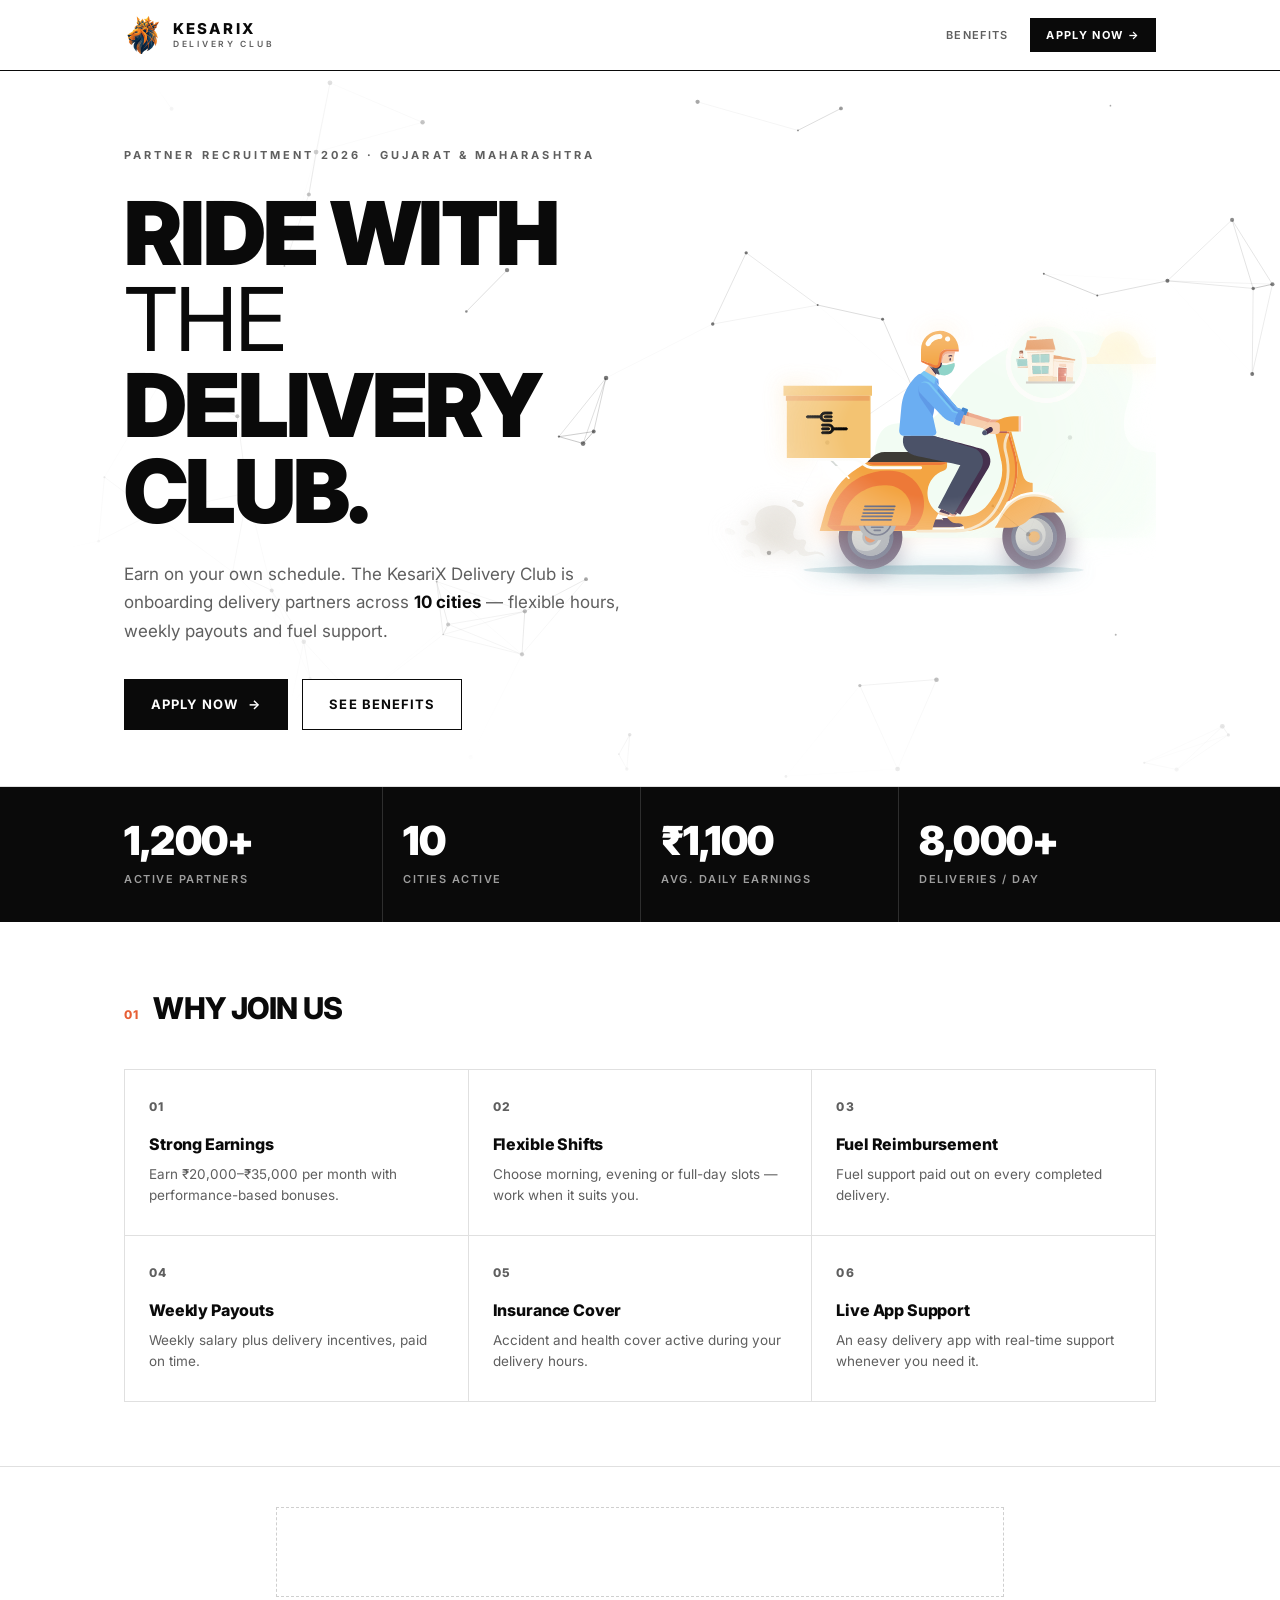
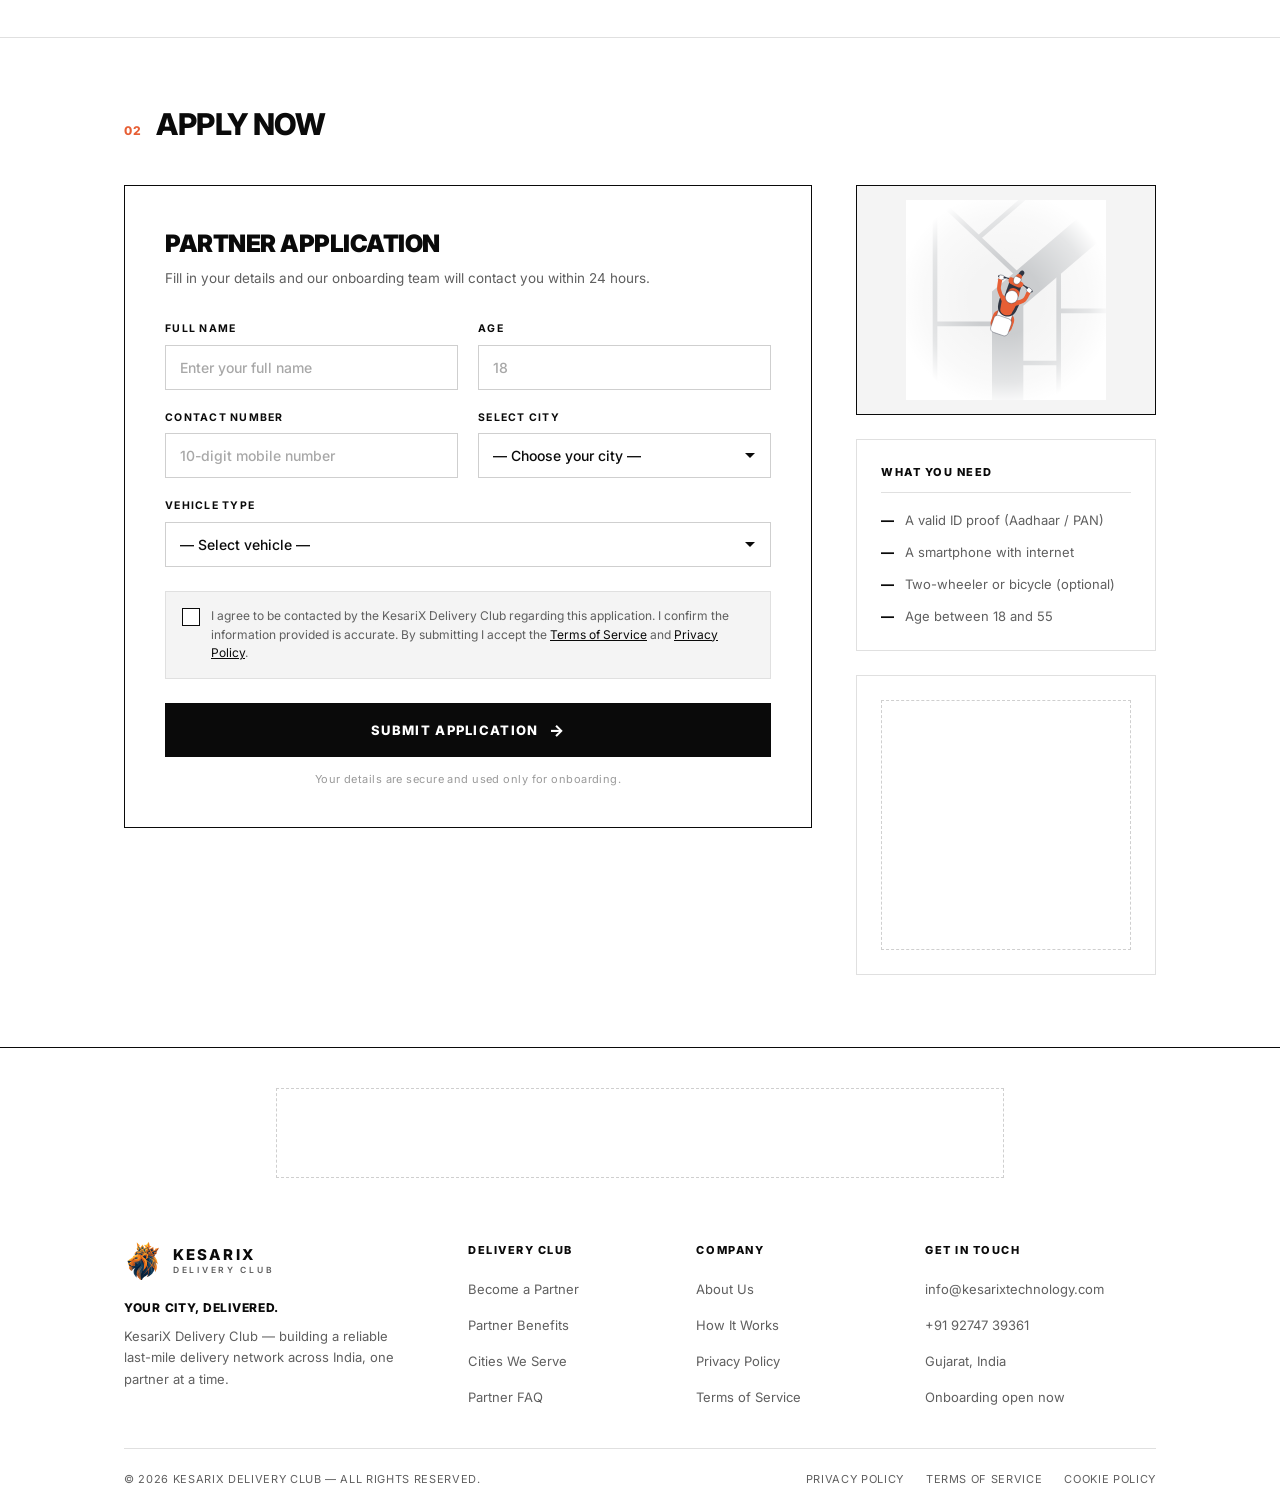
==== commit 96501259: "Soften hero illustration edges with blurred ghost layer + vintage tone - Add blurred, feathered ghos" ====
--- a/index.html
+++ b/index.html
@@ -89,9 +89,18 @@
     .hero .wrap { position: relative; z-index: 1; display: grid; grid-template-columns: 1.05fr 0.95fr; gap: 40px; align-items: center; }
     .hero-figure { position: relative; }
     .hero-figure img {
-      width: 100%; height: auto; display: block; aspect-ratio: 3 / 2;
-      -webkit-mask-image: radial-gradient(ellipse 80% 82% at 55% 48%, #000 68%, transparent 100%);
-      mask-image: radial-gradient(ellipse 80% 82% at 55% 48%, #000 68%, transparent 100%);
+      width: 100%; height: auto; display: block; aspect-ratio: 3 / 2; position: relative; z-index: 1;
+      filter: sepia(0.14) saturate(1.06) contrast(0.98);
+      -webkit-mask-image: radial-gradient(ellipse 72% 74% at 54% 48%, #000 28%, rgba(0,0,0,0.5) 56%, transparent 82%);
+      mask-image: radial-gradient(ellipse 72% 74% at 54% 48%, #000 28%, rgba(0,0,0,0.5) 56%, transparent 82%);
+    }
+    /* Blurred ghost copy under the sharp image → feathered, dreamy edges */
+    .hero-figure .hero-ghost {
+      position: absolute; inset: 0; z-index: 0; width: 100%; height: 100%;
+      aspect-ratio: 3 / 2; filter: blur(11px) sepia(0.14) saturate(1.05); opacity: 0.7;
+      -webkit-mask-image: radial-gradient(ellipse 78% 80% at 54% 48%, transparent 34%, #000 62%, transparent 88%);
+      mask-image: radial-gradient(ellipse 78% 80% at 54% 48%, transparent 34%, #000 62%, transparent 88%);
+      pointer-events: none;
     }
     .eyebrow { font-size: 11px; letter-spacing: 0.28em; text-transform: uppercase; color: var(--muted); font-weight: 700; margin-bottom: 26px; }
     .hero h1 {
@@ -295,6 +304,7 @@
     </div>
     </div>
     <div class="hero-figure">
+      <img class="hero-ghost" src="Delivery guy out for delivery.svg" alt="" aria-hidden="true" decoding="async" />
       <img src="Delivery guy out for delivery.svg" alt="Delivery partner riding a scooter, out for delivery" decoding="async" />
     </div>
   </div>
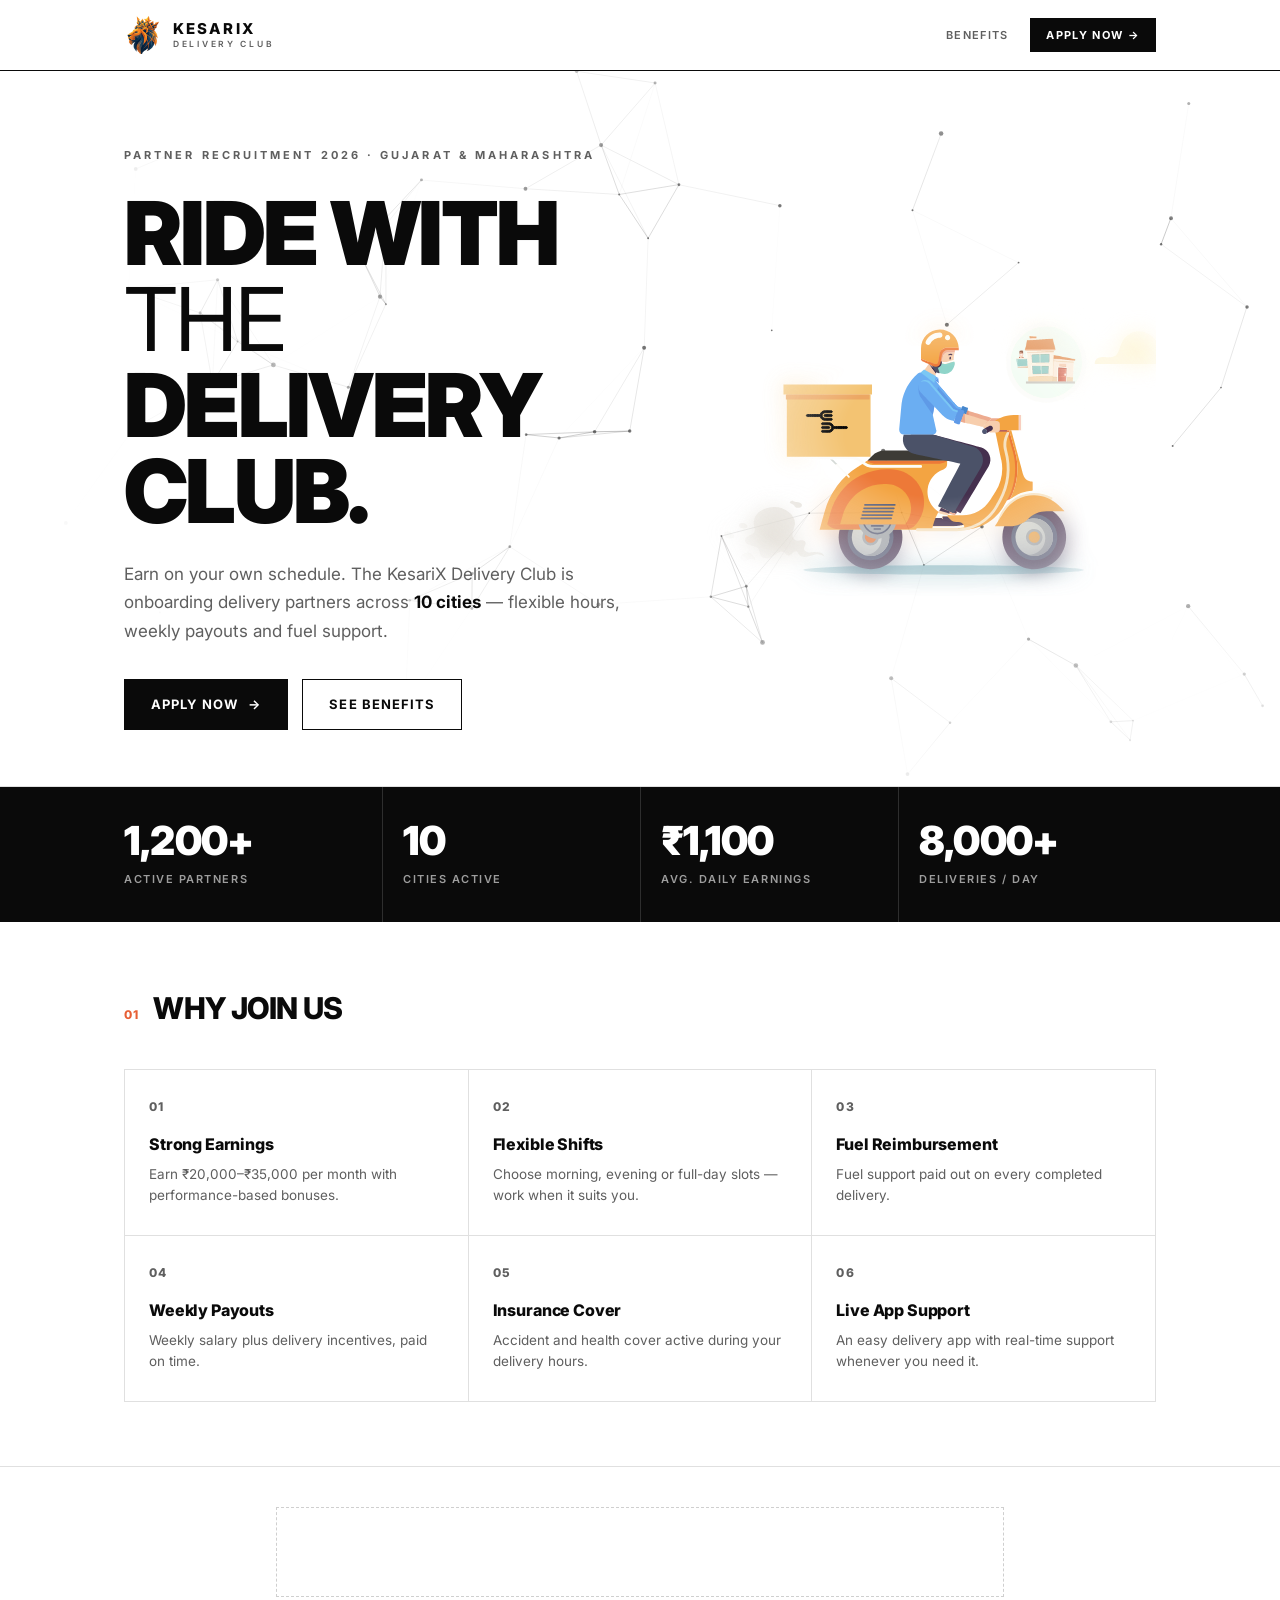
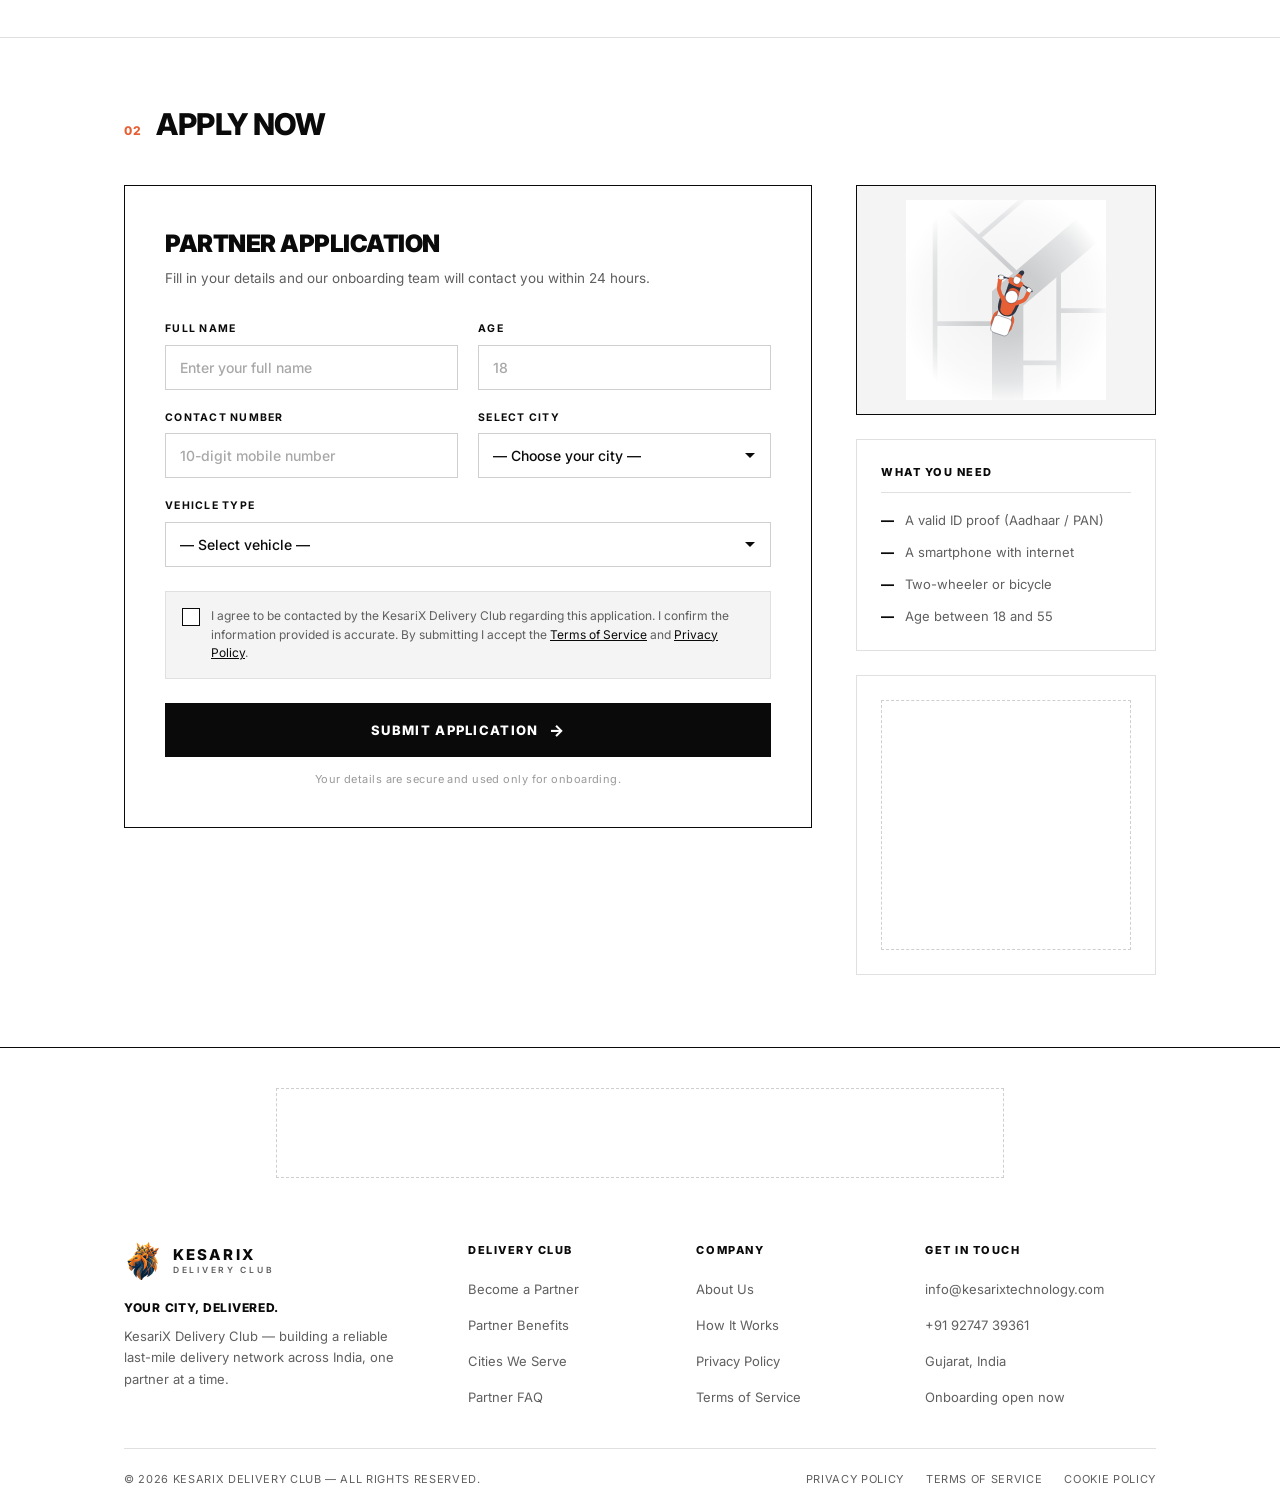
==== commit da0da015: "Wire form to Google Sheets endpoint; tidy aside checklist copy - Set SHEET_ENDPOINT to the deployed " ====
--- a/index.html
+++ b/index.html
@@ -443,7 +443,7 @@
           <ul class="checklist">
             <li>A valid ID proof (Aadhaar / PAN)</li>
             <li>A smartphone with internet</li>
-            <li>Two-wheeler or bicycle (optional)</li>
+            <li>Two-wheeler or bicycle</li>
             <li>Age between 18 and 55</li>
           </ul>
         </div>
@@ -632,7 +632,7 @@
      While it stays as the placeholder, the form runs in demo mode
      (logs to console, shows success) so the page still works.
   ───────────────────────────────────────────────────────────── */
-  const SHEET_ENDPOINT = 'PASTE_YOUR_APPS_SCRIPT_URL_HERE';
+  const SHEET_ENDPOINT = 'https://script.google.com/macros/s/AKfycbyXR5t0qtgyuTCWZEsSeKyJESOyzTx0Gan2LAbcBfRDRehq88GM1VIZ8IBDgcDo3kx5/exec';
 
   const form       = document.getElementById('recruitForm');
   const successMsg = document.getElementById('successMsg');
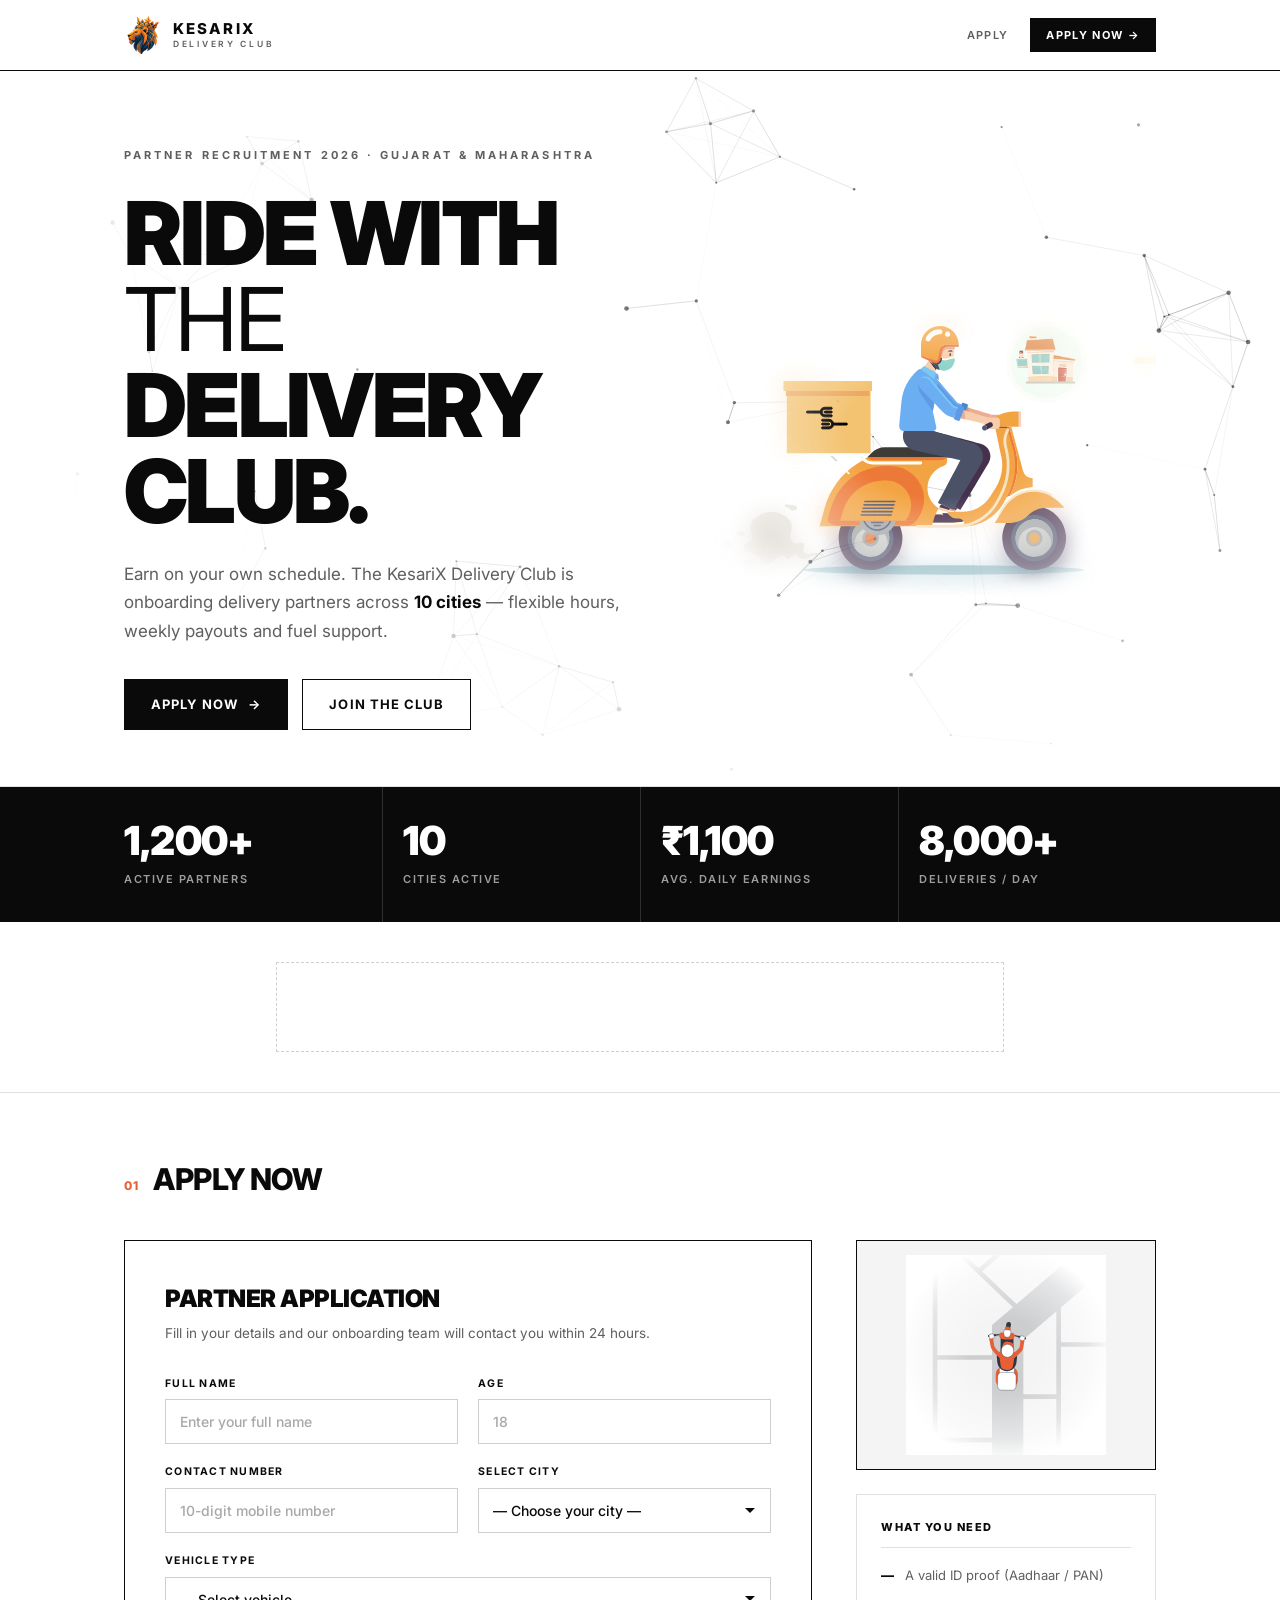
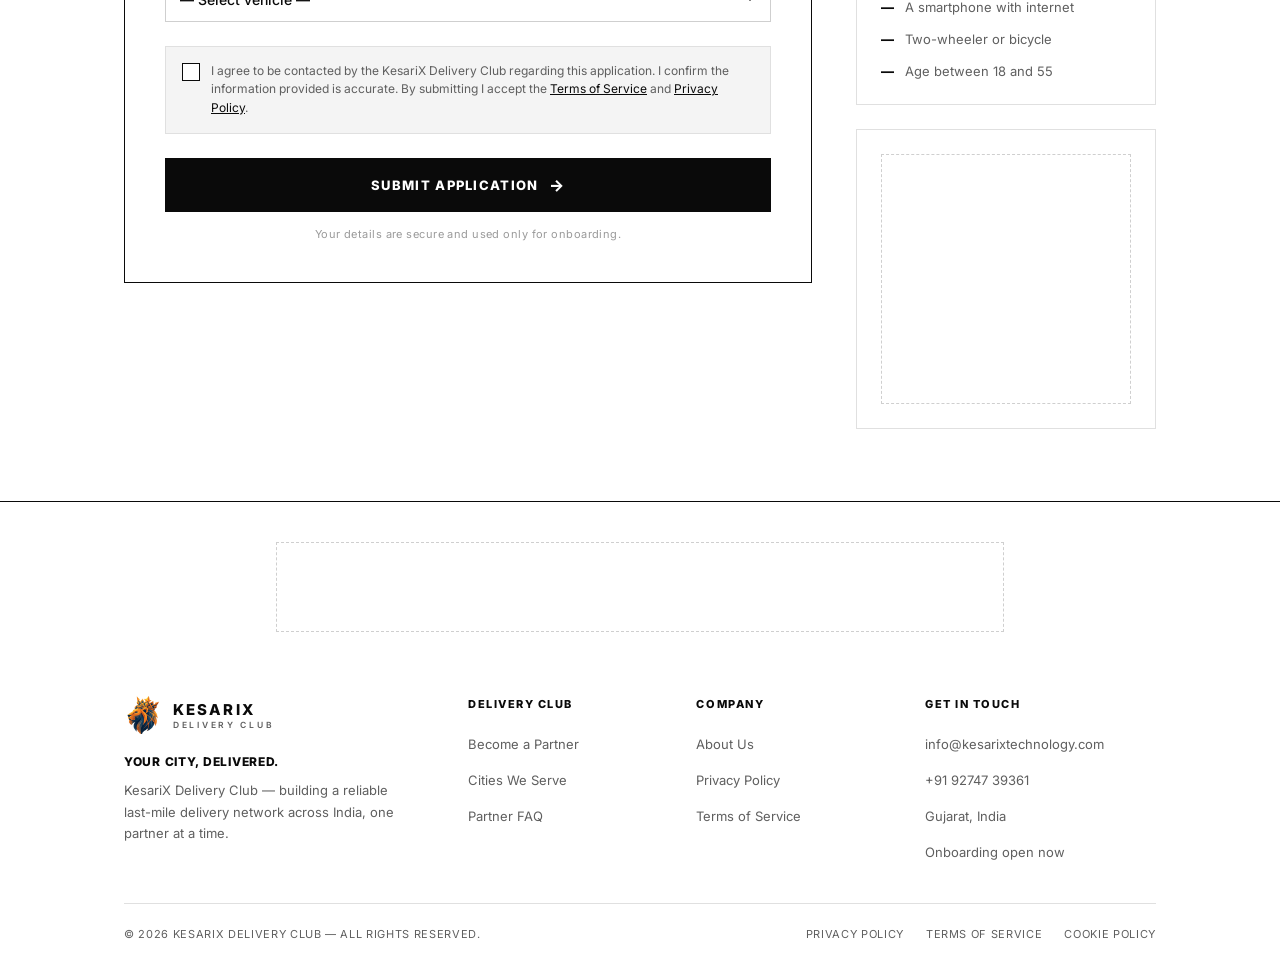
==== commit d4600467: "Remove "Why Join Us" benefits section - Delete benefits section markup and its unused CSS - Repoint " ====
--- a/index.html
+++ b/index.html
@@ -132,17 +132,9 @@
     .stat-lbl { font-size: 11px; letter-spacing: 0.14em; text-transform: uppercase; color: rgba(255,255,255,0.6); font-weight: 600; margin-top: 10px; }
 
     /* ── Section heading ── */
-    .section { padding: 64px 0; border-bottom: 1px solid var(--line); }
     .section-head { display: flex; align-items: baseline; gap: 14px; margin-bottom: 38px; }
     .section-num { font-size: 12px; font-weight: 800; letter-spacing: 0.1em; color: var(--accent); }
     .section-title { font-size: clamp(22px, 3.5vw, 30px); font-weight: 800; letter-spacing: -0.02em; text-transform: uppercase; }
-
-    /* ── Benefits grid ── */
-    .benefit-grid { display: grid; grid-template-columns: repeat(3, 1fr); gap: 1px; background: var(--line); border: 1px solid var(--line); }
-    .benefit { background: var(--paper); padding: 28px 24px; }
-    .benefit-idx { font-size: 12px; font-weight: 800; letter-spacing: 0.1em; color: var(--muted); margin-bottom: 16px; }
-    .benefit h3 { font-size: 16px; font-weight: 800; letter-spacing: -0.01em; margin-bottom: 8px; }
-    .benefit p { font-size: 13.5px; color: var(--muted); line-height: 1.6; }
 
     /* ── Ad slots ── */
     .ad-row { display: flex; align-items: center; justify-content: center; padding: 40px 0; border-bottom: 1px solid var(--line); }
@@ -248,7 +240,6 @@
       .hero-figure { order: 0; max-width: 460px; }
       .apply-layout { grid-template-columns: 1fr; }
       .apply-aside { position: static; }
-      .benefit-grid { grid-template-columns: 1fr 1fr; }
       .footer-grid { grid-template-columns: 1fr 1fr; gap: 28px; }
       .footer-brand { grid-column: 1 / -1; }
     }
@@ -261,7 +252,6 @@
       .footer-legal { gap: 16px; }
       .stat-cell { border-left: none; padding-left: 20px !important; border-top: 1px solid rgba(255,255,255,0.15); }
       .stat-cell:first-child, .stat-cell:nth-child(2) { border-top: none; }
-      .benefit-grid { grid-template-columns: 1fr; }
       .form-card { padding: 28px 20px; }
       .form-grid { grid-template-columns: 1fr; }
       .footer-grid { grid-template-columns: 1fr; }
@@ -281,7 +271,7 @@
       <span class="logo-text">KesariX<small>Delivery Club</small></span>
     </a>
     <div class="nav-right">
-      <a href="#benefits" class="nav-link">Benefits</a>
+      <a href="#apply" class="nav-link">Apply</a>
       <a href="#apply" class="nav-cta">Apply Now →</a>
     </div>
   </div>
@@ -300,7 +290,7 @@
     </p>
     <div class="hero-cta">
       <a href="#apply" class="btn-primary">Apply Now <span>→</span></a>
-      <a href="#benefits" class="btn-ghost">See Benefits</a>
+      <a href="#apply" class="btn-ghost">Join the Club</a>
     </div>
     </div>
     <div class="hero-figure">
@@ -317,24 +307,6 @@
     <div class="stat-cell"><div class="stat-num">10</div><div class="stat-lbl">Cities Active</div></div>
     <div class="stat-cell"><div class="stat-num">₹1,100</div><div class="stat-lbl">Avg. Daily Earnings</div></div>
     <div class="stat-cell"><div class="stat-num">8,000+</div><div class="stat-lbl">Deliveries / Day</div></div>
-  </div>
-</section>
-
-<!-- Benefits -->
-<section class="section" id="benefits">
-  <div class="wrap">
-    <div class="section-head">
-      <span class="section-num">01</span>
-      <h2 class="section-title">Why Join Us</h2>
-    </div>
-    <div class="benefit-grid">
-      <div class="benefit"><div class="benefit-idx">01</div><h3>Strong Earnings</h3><p>Earn ₹20,000–₹35,000 per month with performance-based bonuses.</p></div>
-      <div class="benefit"><div class="benefit-idx">02</div><h3>Flexible Shifts</h3><p>Choose morning, evening or full-day slots — work when it suits you.</p></div>
-      <div class="benefit"><div class="benefit-idx">03</div><h3>Fuel Reimbursement</h3><p>Fuel support paid out on every completed delivery.</p></div>
-      <div class="benefit"><div class="benefit-idx">04</div><h3>Weekly Payouts</h3><p>Weekly salary plus delivery incentives, paid on time.</p></div>
-      <div class="benefit"><div class="benefit-idx">05</div><h3>Insurance Cover</h3><p>Accident and health cover active during your delivery hours.</p></div>
-      <div class="benefit"><div class="benefit-idx">06</div><h3>Live App Support</h3><p>An easy delivery app with real-time support whenever you need it.</p></div>
-    </div>
   </div>
 </section>
 
@@ -353,7 +325,7 @@
 <section class="apply-section" id="apply">
   <div class="wrap">
     <div class="section-head">
-      <span class="section-num">02</span>
+      <span class="section-num">01</span>
       <h2 class="section-title">Apply Now</h2>
     </div>
 
@@ -490,7 +462,6 @@
         <h4>Delivery Club</h4>
         <ul>
           <li><a href="#apply">Become a Partner</a></li>
-          <li><a href="#benefits">Partner Benefits</a></li>
           <li><a href="#apply">Cities We Serve</a></li>
           <li><a href="#apply">Partner FAQ</a></li>
         </ul>
@@ -500,7 +471,6 @@
         <h4>Company</h4>
         <ul>
           <li><a href="#apply">About Us</a></li>
-          <li><a href="#benefits">How It Works</a></li>
           <li><a href="#privacy">Privacy Policy</a></li>
           <li><a href="#terms">Terms of Service</a></li>
         </ul>
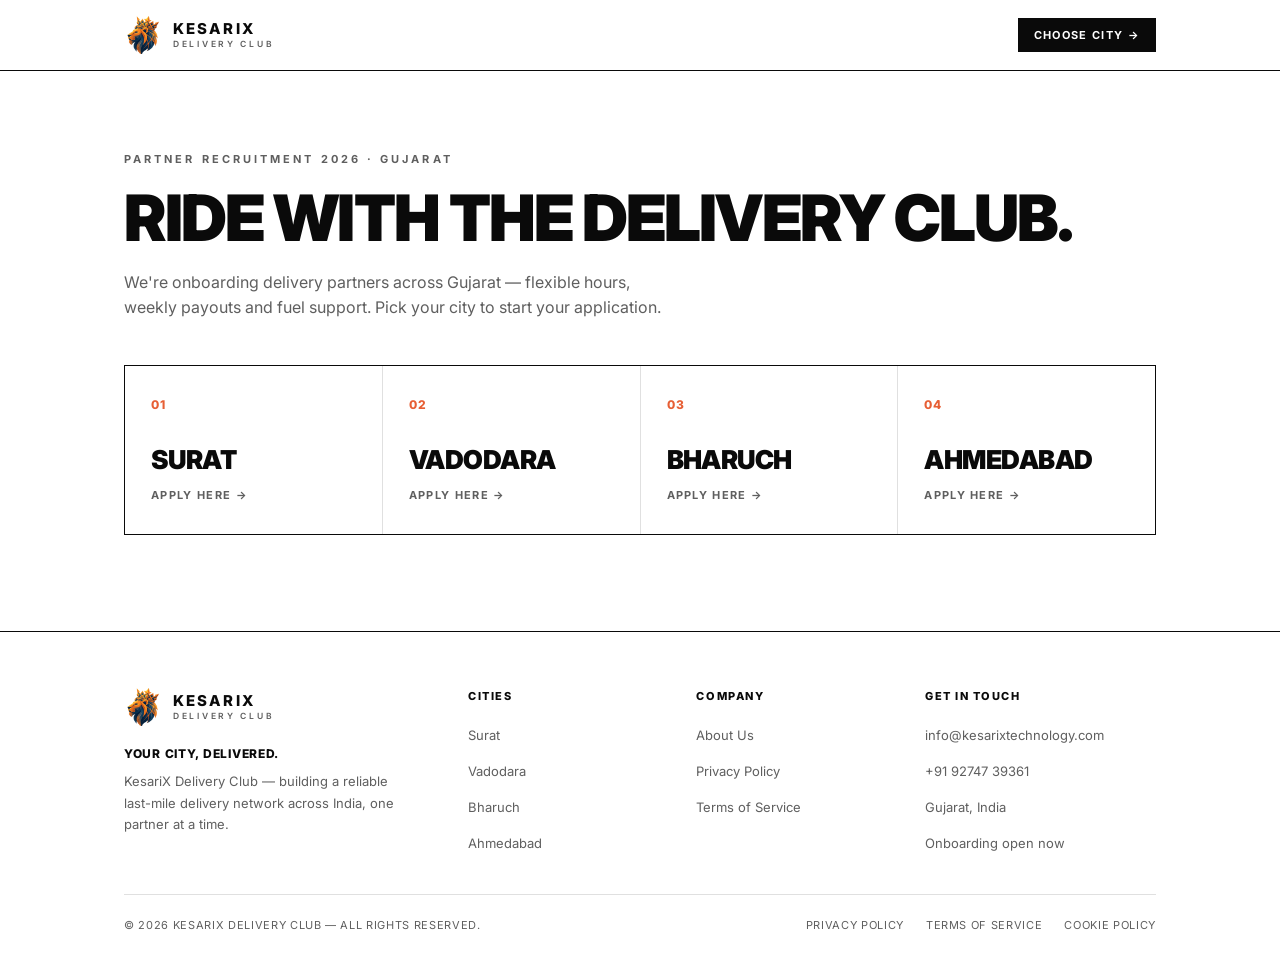
==== commit 9601d328: "Split into per-city pages (Surat, Vadodara, Bharuch, Ahmedabad) - Add /surat, /vadodara, /bharuch, /" ====
--- a/index.html
+++ b/index.html
@@ -4,260 +4,21 @@
   <meta charset="UTF-8" />
   <meta name="viewport" content="width=device-width, initial-scale=1.0" />
   <title>Delivery Partner Recruitment — KesariX Delivery Club</title>
-  <meta name="description" content="Join the KesariX Delivery Club as a delivery partner. Flexible hours, weekly payouts and fuel allowance across Gujarat & Maharashtra. Apply in under 2 minutes." />
+  <meta name="description" content="Join the KesariX Delivery Club as a delivery partner. Now onboarding across Surat, Vadodara, Bharuch and Ahmedabad. Choose your city and apply in under 2 minutes." />
   <meta name="theme-color" content="#ffffff" />
   <link rel="icon" href="site-logo.ico" />
   <link rel="apple-touch-icon" href="logo.png" />
 
   <!-- Open Graph -->
   <meta property="og:title" content="Become a Delivery Partner — KesariX Delivery Club" />
-  <meta property="og:description" content="Earn on your own schedule. Now hiring delivery partners across 10 cities." />
+  <meta property="og:description" content="Earn on your own schedule. Now hiring delivery partners in Surat, Vadodara, Bharuch & Ahmedabad." />
   <meta property="og:image" content="logo.png" />
   <meta property="og:type" content="website" />
 
   <link rel="preconnect" href="https://fonts.googleapis.com" />
   <link rel="preconnect" href="https://fonts.gstatic.com" crossorigin />
 
-  <!-- Google AdSense (replace ca-pub-XXXX with your publisher ID before publishing) -->
-  <script async src="https://pagead2.googlesyndication.com/pagead/js/adsbygoogle.js?client=ca-pub-XXXXXXXXXXXXXXXX" crossorigin="anonymous"></script>
-
-  <style>
-    @import url('https://fonts.googleapis.com/css2?family=Inter:wght@400;500;600;700;800;900&display=swap');
-
-    *, *::before, *::after { box-sizing: border-box; margin: 0; padding: 0; }
-
-    :root {
-      --ink: #0a0a0a;
-      --paper: #ffffff;
-      --wash: #f4f4f4;
-      --muted: #5f5f5f;
-      --line: #e0e0e0;
-      --line-strong: #cfcfcf;
-      --accent: #e75f35;   /* pulled from the delivery illustrations */
-    }
-
-    html { scroll-behavior: smooth; }
-
-    body {
-      font-family: 'Inter', -apple-system, BlinkMacSystemFont, 'Segoe UI', Arial, sans-serif;
-      background: var(--paper);
-      color: var(--ink);
-      min-height: 100vh;
-      overflow-x: hidden;
-      -webkit-font-smoothing: antialiased;
-      line-height: 1.5;
-    }
-
-    .wrap { max-width: 1080px; margin: 0 auto; padding: 0 24px; }
-
-    /* ── Navbar ── */
-    nav {
-      width: 100%;
-      border-bottom: 1px solid var(--ink);
-      background: rgba(255,255,255,0.85);
-      backdrop-filter: blur(12px); -webkit-backdrop-filter: blur(12px);
-      position: sticky; top: 0; z-index: 100;
-    }
-    .nav-inner {
-      display: flex; align-items: center; justify-content: space-between;
-      max-width: 1080px; margin: 0 auto; padding: 16px 24px;
-    }
-    .logo { display: flex; align-items: center; gap: 11px; text-decoration: none; color: var(--ink); }
-    .logo img { width: 38px; height: 38px; object-fit: contain; }
-    .logo-text { font-size: 15px; font-weight: 800; letter-spacing: 0.14em; text-transform: uppercase; line-height: 1; }
-    .logo-text small { display: block; font-size: 8.5px; letter-spacing: 0.32em; color: var(--muted); font-weight: 600; margin-top: 4px; }
-
-    .nav-right { display: flex; align-items: center; gap: 22px; }
-    .nav-link { font-size: 11px; letter-spacing: 0.12em; text-transform: uppercase; color: var(--muted); text-decoration: none; font-weight: 600; transition: color 0.2s; }
-    .nav-link:hover { color: var(--ink); }
-    .nav-cta {
-      display: inline-flex; align-items: center; gap: 6px;
-      font-size: 11px; letter-spacing: 0.12em; text-transform: uppercase; font-weight: 700;
-      color: var(--paper); background: var(--ink); text-decoration: none;
-      border: 1px solid var(--ink); padding: 8px 15px; transition: background 0.18s, color 0.18s;
-    }
-    .nav-cta:hover { background: var(--paper); color: var(--ink); }
-
-    /* ── Hero ── */
-    .hero { position: relative; padding: 76px 0 56px; border-bottom: 1px solid var(--line); overflow: hidden; }
-    #heroCanvas {
-      position: absolute; inset: 0; width: 100%; height: 100%;
-      z-index: 0; pointer-events: none;
-      -webkit-mask-image: radial-gradient(ellipse 90% 80% at 70% 40%, #000 30%, transparent 80%);
-      mask-image: radial-gradient(ellipse 90% 80% at 70% 40%, #000 30%, transparent 80%);
-    }
-    .hero .wrap { position: relative; z-index: 1; display: grid; grid-template-columns: 1.05fr 0.95fr; gap: 40px; align-items: center; }
-    .hero-figure { position: relative; }
-    .hero-figure img {
-      width: 100%; height: auto; display: block; aspect-ratio: 3 / 2; position: relative; z-index: 1;
-      filter: sepia(0.14) saturate(1.06) contrast(0.98);
-      -webkit-mask-image: radial-gradient(ellipse 72% 74% at 54% 48%, #000 28%, rgba(0,0,0,0.5) 56%, transparent 82%);
-      mask-image: radial-gradient(ellipse 72% 74% at 54% 48%, #000 28%, rgba(0,0,0,0.5) 56%, transparent 82%);
-    }
-    /* Blurred ghost copy under the sharp image → feathered, dreamy edges */
-    .hero-figure .hero-ghost {
-      position: absolute; inset: 0; z-index: 0; width: 100%; height: 100%;
-      aspect-ratio: 3 / 2; filter: blur(11px) sepia(0.14) saturate(1.05); opacity: 0.7;
-      -webkit-mask-image: radial-gradient(ellipse 78% 80% at 54% 48%, transparent 34%, #000 62%, transparent 88%);
-      mask-image: radial-gradient(ellipse 78% 80% at 54% 48%, transparent 34%, #000 62%, transparent 88%);
-      pointer-events: none;
-    }
-    .eyebrow { font-size: 11px; letter-spacing: 0.28em; text-transform: uppercase; color: var(--muted); font-weight: 700; margin-bottom: 26px; }
-    .hero h1 {
-      font-size: clamp(40px, 8vw, 88px);
-      font-weight: 900; line-height: 0.98; letter-spacing: -0.03em;
-      text-transform: uppercase; margin-bottom: 26px; max-width: 12ch;
-    }
-    .hero h1 .thin { font-weight: 400; }
-    .hero-sub { font-size: 17px; color: var(--muted); max-width: 560px; line-height: 1.65; }
-    .hero-sub strong { color: var(--ink); font-weight: 700; }
-    .hero-cta { display: flex; gap: 14px; margin-top: 34px; flex-wrap: wrap; }
-    .btn-primary, .btn-ghost {
-      display: inline-flex; align-items: center; gap: 10px;
-      font-size: 13px; font-weight: 700; letter-spacing: 0.08em; text-transform: uppercase;
-      padding: 15px 26px; text-decoration: none; border: 1px solid var(--ink); cursor: pointer;
-      transition: background 0.18s, color 0.18s;
-    }
-    .btn-primary { background: var(--ink); color: var(--paper); }
-    .btn-primary:hover { background: var(--paper); color: var(--ink); }
-    .btn-ghost { background: var(--paper); color: var(--ink); }
-    .btn-ghost:hover { background: var(--ink); color: var(--paper); }
-
-    /* ── Stats strip ── */
-    .stats-strip { background: var(--ink); color: var(--paper); }
-    .stats-strip .wrap { display: grid; grid-template-columns: repeat(4, 1fr); }
-    .stat-cell { padding: 34px 20px; border-left: 1px solid rgba(255,255,255,0.15); }
-    .stat-cell:first-child { border-left: none; padding-left: 0; }
-    .stat-num { font-size: clamp(28px, 4vw, 40px); font-weight: 900; letter-spacing: -0.02em; line-height: 1; }
-    .stat-lbl { font-size: 11px; letter-spacing: 0.14em; text-transform: uppercase; color: rgba(255,255,255,0.6); font-weight: 600; margin-top: 10px; }
-
-    /* ── Section heading ── */
-    .section-head { display: flex; align-items: baseline; gap: 14px; margin-bottom: 38px; }
-    .section-num { font-size: 12px; font-weight: 800; letter-spacing: 0.1em; color: var(--accent); }
-    .section-title { font-size: clamp(22px, 3.5vw, 30px); font-weight: 800; letter-spacing: -0.02em; text-transform: uppercase; }
-
-    /* ── Ad slots ── */
-    .ad-row { display: flex; align-items: center; justify-content: center; padding: 40px 0; border-bottom: 1px solid var(--line); }
-    .ad-slot {
-      border: 1px dashed var(--line-strong); display: flex; align-items: center; justify-content: center;
-      color: #b0b0b0; font-size: 10px; letter-spacing: 0.16em; text-transform: uppercase; font-weight: 600; overflow: hidden;
-    }
-    .ad-slot-leaderboard { width: 728px; max-width: 100%; height: 90px; }
-    .ad-slot-rect { width: 300px; height: 250px; }
-
-    /* ── Apply section ── */
-    .apply-section { padding: 64px 0 72px; }
-    .apply-layout { display: grid; grid-template-columns: 1fr 300px; gap: 44px; align-items: start; }
-
-    .form-card { border: 1px solid var(--ink); padding: 40px; background: var(--paper); }
-    .form-heading { font-size: 24px; font-weight: 900; letter-spacing: -0.02em; text-transform: uppercase; margin-bottom: 6px; }
-    .form-sub { font-size: 13.5px; color: var(--muted); margin-bottom: 32px; line-height: 1.55; }
-
-    .form-grid { display: grid; grid-template-columns: 1fr 1fr; gap: 20px; }
-    .field { display: flex; flex-direction: column; gap: 8px; }
-    .field.full { grid-column: 1 / -1; }
-    label { font-size: 10.5px; font-weight: 700; letter-spacing: 0.12em; text-transform: uppercase; color: var(--ink); }
-
-    input, select {
-      width: 100%; background: var(--paper); border: 1px solid var(--line-strong); border-radius: 0;
-      padding: 13px 14px; color: var(--ink); font-family: inherit; font-size: 14px; font-weight: 500;
-      outline: none; transition: border-color 0.18s; -webkit-appearance: none; appearance: none;
-    }
-    select {
-      cursor: pointer;
-      background-image: url("data:image/svg+xml,%3Csvg xmlns='http://www.w3.org/2000/svg' width='12' height='12' viewBox='0 0 12 12'%3E%3Cpath fill='%230a0a0a' d='M6 8L1 3h10z'/%3E%3C/svg%3E");
-      background-repeat: no-repeat; background-position: right 14px center; padding-right: 36px;
-    }
-    select option { background: #fff; color: var(--ink); }
-    input:focus, select:focus { border-color: var(--ink); box-shadow: inset 0 0 0 1px var(--ink); }
-    input::placeholder { color: #a8a8a8; }
-
-    .consent { display: flex; align-items: flex-start; gap: 11px; margin-top: 24px; padding: 15px 16px; background: var(--wash); border: 1px solid var(--line); }
-    .consent input[type="checkbox"] {
-      -webkit-appearance: none; appearance: none;
-      width: 18px; height: 18px; min-width: 18px; margin-top: 1px; padding: 0;
-      border: 1.5px solid var(--ink); background: var(--paper); cursor: pointer;
-      display: inline-flex; align-items: center; justify-content: center;
-      transition: background 0.15s, border-color 0.15s; position: relative;
-    }
-    .consent input[type="checkbox"]:checked { background: var(--ink); border-color: var(--ink); }
-    .consent input[type="checkbox"]:checked::after {
-      content: ''; width: 5px; height: 9px; margin-top: -1px;
-      border: solid var(--paper); border-width: 0 2px 2px 0; transform: rotate(45deg);
-    }
-    .consent input[type="checkbox"]:focus-visible { outline: 2px solid var(--accent); outline-offset: 2px; }
-    .consent p { font-size: 12px; color: var(--muted); line-height: 1.55; }
-    .consent a { color: var(--ink); text-decoration: underline; }
-
-    .btn-submit {
-      width: 100%; margin-top: 24px; padding: 16px 24px;
-      background: var(--ink); color: var(--paper); font-family: inherit; font-size: 13px; font-weight: 800;
-      letter-spacing: 0.1em; text-transform: uppercase; border: 1px solid var(--ink); border-radius: 0; cursor: pointer;
-      display: flex; align-items: center; justify-content: center; gap: 10px; transition: background 0.18s, color 0.18s;
-    }
-    .btn-submit:hover { background: var(--paper); color: var(--ink); }
-    .btn-submit:disabled { opacity: 0.55; cursor: wait; }
-    .btn-arrow { font-size: 16px; }
-
-    .form-note { margin-top: 14px; text-align: center; font-size: 11px; color: #9a9a9a; letter-spacing: 0.04em; }
-    .form-error { display: none; margin-top: 12px; text-align: center; font-size: 12px; color: var(--ink); font-weight: 700; }
-
-    .success-msg { display: none; text-align: center; padding: 48px 20px; }
-    .success-icon { width: 56px; height: 56px; border: 1.5px solid var(--ink); display: flex; align-items: center; justify-content: center; font-size: 24px; margin: 0 auto 20px; }
-    .success-msg h3 { font-size: 22px; font-weight: 900; text-transform: uppercase; letter-spacing: -0.01em; margin-bottom: 10px; }
-    .success-msg p { font-size: 13.5px; color: var(--muted); line-height: 1.6; }
-
-    /* Apply aside */
-    .apply-aside { display: flex; flex-direction: column; gap: 24px; position: sticky; top: 90px; }
-    .aside-figure { border: 1px solid var(--ink); background: var(--wash); padding: 14px; display: flex; align-items: center; justify-content: center; }
-    .aside-figure img { width: 200px; max-width: 100%; height: auto; display: block; aspect-ratio: 1 / 1; }
-    .aside-block { border: 1px solid var(--line); padding: 24px; }
-    .aside-block h4 { font-size: 11px; font-weight: 800; letter-spacing: 0.14em; text-transform: uppercase; margin-bottom: 18px; padding-bottom: 12px; border-bottom: 1px solid var(--line); }
-    .checklist { list-style: none; display: flex; flex-direction: column; gap: 13px; }
-    .checklist li { display: flex; gap: 11px; font-size: 13px; color: var(--muted); line-height: 1.45; }
-    .checklist li::before { content: '—'; color: var(--ink); font-weight: 800; }
-
-    /* ── Footer ── */
-    footer { border-top: 1px solid var(--ink); background: var(--paper); }
-    .footer-grid { display: grid; grid-template-columns: 1.6fr 1fr 1fr 1.2fr; gap: 36px; padding: 56px 0 40px; }
-    .footer-brand .logo { margin-bottom: 18px; }
-    .footer-tag { font-size: 13px; color: var(--muted); line-height: 1.65; max-width: 270px; }
-    .footer-tag strong { display: block; color: var(--ink); font-weight: 800; letter-spacing: 0.06em; text-transform: uppercase; font-size: 12px; margin-bottom: 8px; }
-    .footer-col h4 { font-size: 11px; font-weight: 800; letter-spacing: 0.14em; text-transform: uppercase; margin-bottom: 18px; }
-    .footer-col ul { list-style: none; display: flex; flex-direction: column; gap: 12px; }
-    .footer-col a, .footer-col span { font-size: 13px; color: var(--muted); text-decoration: none; transition: color 0.18s; }
-    .footer-col a:hover { color: var(--ink); }
-    .footer-bottom { padding: 22px 0; border-top: 1px solid var(--line); display: flex; align-items: center; justify-content: space-between; gap: 16px; flex-wrap: wrap; }
-    .footer-copy { font-size: 11px; letter-spacing: 0.06em; color: var(--muted); text-transform: uppercase; }
-    .footer-legal { display: flex; gap: 22px; flex-wrap: wrap; }
-    .footer-legal a { font-size: 11px; letter-spacing: 0.06em; color: var(--muted); text-decoration: none; text-transform: uppercase; transition: color 0.18s; }
-    .footer-legal a:hover { color: var(--ink); }
-
-    /* ── Responsive ── */
-    @media (max-width: 900px) {
-      .hero .wrap { grid-template-columns: 1fr; gap: 28px; }
-      .hero-copy { order: 1; }
-      .hero-figure { order: 0; max-width: 460px; }
-      .apply-layout { grid-template-columns: 1fr; }
-      .apply-aside { position: static; }
-      .footer-grid { grid-template-columns: 1fr 1fr; gap: 28px; }
-      .footer-brand { grid-column: 1 / -1; }
-    }
-    @media (max-width: 640px) {
-      .nav-inner { padding: 14px 18px; }
-      .wrap { padding: 0 18px; }
-      .nav-link { display: none; }
-      .hero { padding: 44px 0 40px; }
-      .stats-strip .wrap { grid-template-columns: 1fr 1fr; }
-      .footer-legal { gap: 16px; }
-      .stat-cell { border-left: none; padding-left: 20px !important; border-top: 1px solid rgba(255,255,255,0.15); }
-      .stat-cell:first-child, .stat-cell:nth-child(2) { border-top: none; }
-      .form-card { padding: 28px 20px; }
-      .form-grid { grid-template-columns: 1fr; }
-      .footer-grid { grid-template-columns: 1fr; }
-      .footer-bottom { flex-direction: column; align-items: flex-start; }
-    }
-  </style>
+  <link rel="stylesheet" href="styles.css" />
 </head>
 <body>
 
@@ -271,181 +32,47 @@
       <span class="logo-text">KesariX<small>Delivery Club</small></span>
     </a>
     <div class="nav-right">
-      <a href="#apply" class="nav-link">Apply</a>
-      <a href="#apply" class="nav-cta">Apply Now →</a>
+      <a href="#cities" class="nav-cta">Choose City →</a>
     </div>
   </div>
 </nav>
 
-<!-- Hero -->
-<header class="hero">
-  <canvas id="heroCanvas"></canvas>
-  <div class="wrap">
-    <div class="hero-copy">
-    <p class="eyebrow">Partner Recruitment 2026 · Gujarat &amp; Maharashtra</p>
-    <h1>Ride With <span class="thin">The</span> Delivery Club.</h1>
-    <p class="hero-sub">
-      Earn on your own schedule. The KesariX Delivery Club is onboarding delivery partners
-      across <strong>10 cities</strong> — flexible hours, weekly payouts and fuel support.
-    </p>
-    <div class="hero-cta">
-      <a href="#apply" class="btn-primary">Apply Now <span>→</span></a>
-      <a href="#apply" class="btn-ghost">Join the Club</a>
-    </div>
-    </div>
-    <div class="hero-figure">
-      <img class="hero-ghost" src="Delivery guy out for delivery.svg" alt="" aria-hidden="true" decoding="async" />
-      <img src="Delivery guy out for delivery.svg" alt="Delivery partner riding a scooter, out for delivery" decoding="async" />
-    </div>
+<!-- City chooser -->
+<main class="chooser" id="cities">
+  <p class="eyebrow">Partner Recruitment 2026 · Gujarat</p>
+  <h1>Ride With The Delivery Club.</h1>
+  <p class="lead">
+    We're onboarding delivery partners across Gujarat — flexible hours, weekly payouts
+    and fuel support. Pick your city to start your application.
+  </p>
+
+  <div class="city-grid">
+    <a class="city-card" href="surat/">
+      <span class="idx">01</span>
+      <span class="name">Surat</span>
+      <span class="go">Apply here →</span>
+    </a>
+    <a class="city-card" href="vadodara/">
+      <span class="idx">02</span>
+      <span class="name">Vadodara</span>
+      <span class="go">Apply here →</span>
+    </a>
+    <a class="city-card" href="bharuch/">
+      <span class="idx">03</span>
+      <span class="name">Bharuch</span>
+      <span class="go">Apply here →</span>
+    </a>
+    <a class="city-card" href="ahmedabad/">
+      <span class="idx">04</span>
+      <span class="name">Ahmedabad</span>
+      <span class="go">Apply here →</span>
+    </a>
   </div>
-</header>
-
-<!-- Stats strip -->
-<section class="stats-strip">
-  <div class="wrap">
-    <div class="stat-cell"><div class="stat-num">1,200+</div><div class="stat-lbl">Active Partners</div></div>
-    <div class="stat-cell"><div class="stat-num">10</div><div class="stat-lbl">Cities Active</div></div>
-    <div class="stat-cell"><div class="stat-num">₹1,100</div><div class="stat-lbl">Avg. Daily Earnings</div></div>
-    <div class="stat-cell"><div class="stat-num">8,000+</div><div class="stat-lbl">Deliveries / Day</div></div>
-  </div>
-</section>
-
-<!-- Leaderboard ad -->
-<div class="ad-row">
-  <div class="ad-slot ad-slot-leaderboard">
-    <ins class="adsbygoogle"
-         style="display:inline-block;width:728px;max-width:100%;height:90px"
-         data-ad-client="ca-pub-XXXXXXXXXXXXXXXX"
-         data-ad-slot="1234567890"></ins>
-    <script>(adsbygoogle = window.adsbygoogle || []).push({});</script>
-  </div>
-</div>
-
-<!-- Apply -->
-<section class="apply-section" id="apply">
-  <div class="wrap">
-    <div class="section-head">
-      <span class="section-num">01</span>
-      <h2 class="section-title">Apply Now</h2>
-    </div>
-
-    <div class="apply-layout">
-      <!-- Form -->
-      <div class="form-card">
-        <div class="form-heading">Partner Application</div>
-        <p class="form-sub">Fill in your details and our onboarding team will contact you within 24 hours.</p>
-
-        <form id="recruitForm" novalidate>
-          <div class="form-grid">
-            <div class="field">
-              <label for="name">Full Name</label>
-              <input type="text" id="name" name="name" placeholder="Enter your full name" required autocomplete="name" />
-            </div>
-            <div class="field">
-              <label for="age">Age</label>
-              <input type="number" id="age" name="age" placeholder="18" min="18" max="55" required />
-            </div>
-            <div class="field">
-              <label for="contact">Contact Number</label>
-              <input type="tel" id="contact" name="contact" placeholder="10-digit mobile number" pattern="[6-9][0-9]{9}" required autocomplete="tel" maxlength="10" />
-            </div>
-            <div class="field">
-              <label for="city">Select City</label>
-              <select id="city" name="city" required>
-                <option value="" disabled selected>— Choose your city —</option>
-                <option value="Surat">Surat</option>
-                <option value="Vadodara">Vadodara (Baroda)</option>
-                <option value="Bharuch">Bharuch</option>
-                <option value="Ahmedabad">Ahmedabad</option>
-                <option value="Rajkot">Rajkot</option>
-                <option value="Anand">Anand</option>
-                <option value="Gandhinagar">Gandhinagar</option>
-                <option value="Mumbai">Mumbai</option>
-                <option value="Navi Mumbai">Navi Mumbai</option>
-                <option value="Thane">Thane</option>
-              </select>
-            </div>
-            <div class="field full">
-              <label for="vehicle">Vehicle Type</label>
-              <select id="vehicle" name="vehicle" required>
-                <option value="" disabled selected>— Select vehicle —</option>
-                <option value="bicycle">Bicycle</option>
-                <option value="scooter">Scooter / Activa</option>
-                <option value="motorcycle">Motorcycle</option>
-                <option value="electric">Electric Scooter / EV</option>
-                <option value="none">No Vehicle (will rent)</option>
-              </select>
-            </div>
-          </div>
-
-          <div class="consent">
-            <input type="checkbox" id="consent" name="consent" required />
-            <p>
-              I agree to be contacted by the KesariX Delivery Club regarding this application.
-              I confirm the information provided is accurate. By submitting I accept the
-              <a href="#terms">Terms of Service</a> and <a href="#privacy">Privacy Policy</a>.
-            </p>
-          </div>
-
-          <button type="submit" class="btn-submit" id="submitBtn">
-            <span id="btnLabel">Submit Application</span> <span class="btn-arrow">→</span>
-          </button>
-
-          <p class="form-error" id="formError">Something went wrong. Please try again or call us directly.</p>
-          <p class="form-note">Your details are secure and used only for onboarding.</p>
-        </form>
-
-        <div class="success-msg" id="successMsg">
-          <div class="success-icon">✓</div>
-          <h3>Application Received</h3>
-          <p>
-            Thank you for applying to the KesariX Delivery Club.<br />
-            Our onboarding team will reach you on your contact number within <strong>24 hours</strong>.
-          </p>
-        </div>
-      </div>
-
-      <!-- Aside -->
-      <aside class="apply-aside">
-        <div class="aside-figure">
-          <img src="Delivery.svg" alt="Animated delivery route illustration" loading="lazy" decoding="async" />
-        </div>
-        <div class="aside-block">
-          <h4>What You Need</h4>
-          <ul class="checklist">
-            <li>A valid ID proof (Aadhaar / PAN)</li>
-            <li>A smartphone with internet</li>
-            <li>Two-wheeler or bicycle</li>
-            <li>Age between 18 and 55</li>
-          </ul>
-        </div>
-        <div class="aside-block ad-side" style="display:flex;align-items:center;justify-content:center;">
-          <div class="ad-slot ad-slot-rect">
-            <ins class="adsbygoogle"
-                 style="display:inline-block;width:300px;height:250px"
-                 data-ad-client="ca-pub-XXXXXXXXXXXXXXXX"
-                 data-ad-slot="0987654321"></ins>
-            <script>(adsbygoogle = window.adsbygoogle || []).push({});</script>
-          </div>
-        </div>
-      </aside>
-    </div>
-  </div>
-</section>
+</main>
 
 <!-- Footer -->
 <footer>
   <div class="wrap">
-    <div class="ad-row" style="border-bottom:none;padding:40px 0 8px;">
-      <div class="ad-slot ad-slot-leaderboard">
-        <ins class="adsbygoogle"
-             style="display:inline-block;width:728px;max-width:100%;height:90px"
-             data-ad-client="ca-pub-XXXXXXXXXXXXXXXX"
-             data-ad-slot="1122334455"></ins>
-        <script>(adsbygoogle = window.adsbygoogle || []).push({});</script>
-      </div>
-    </div>
-
     <div class="footer-grid">
       <div class="footer-brand">
         <a href="#top" class="logo">
@@ -459,18 +86,19 @@
       </div>
 
       <div class="footer-col">
-        <h4>Delivery Club</h4>
+        <h4>Cities</h4>
         <ul>
-          <li><a href="#apply">Become a Partner</a></li>
-          <li><a href="#apply">Cities We Serve</a></li>
-          <li><a href="#apply">Partner FAQ</a></li>
+          <li><a href="surat/">Surat</a></li>
+          <li><a href="vadodara/">Vadodara</a></li>
+          <li><a href="bharuch/">Bharuch</a></li>
+          <li><a href="ahmedabad/">Ahmedabad</a></li>
         </ul>
       </div>
 
       <div class="footer-col">
         <h4>Company</h4>
         <ul>
-          <li><a href="#apply">About Us</a></li>
+          <li><a href="#cities">About Us</a></li>
           <li><a href="#privacy">Privacy Policy</a></li>
           <li><a href="#terms">Terms of Service</a></li>
         </ul>
@@ -498,175 +126,5 @@
   </div>
 </footer>
 
-<script>
-  /* ─────────────────────────────────────────────────────────────
-     HERO PARTICLE NETWORK — monochrome clustered dots + links
-  ───────────────────────────────────────────────────────────── */
-  (function () {
-    const prefersReduced = window.matchMedia('(prefers-reduced-motion: reduce)').matches;
-    const canvas = document.getElementById('heroCanvas');
-    if (!canvas) return;
-    const ctx = canvas.getContext('2d');
-    const hero = canvas.parentElement;
-    let w = 0, h = 0, particles = [], raf = 0, running = false;
-
-    // Fewer links/particles on small screens keeps it light on mobile.
-    const isSmall = () => window.innerWidth < 640;
-    const linkDist = () => (isSmall() ? 100 : 130);
-    function count() {
-      const cap = isSmall() ? 45 : 90;
-      return Math.min(cap, Math.floor((w * h) / 13000));
-    }
-
-    function resize() {
-      const dpr = Math.min(window.devicePixelRatio || 1, 2);
-      w = hero.clientWidth; h = hero.clientHeight;
-      if (!w || !h) return;
-      canvas.width = w * dpr; canvas.height = h * dpr;
-      ctx.setTransform(dpr, 0, 0, dpr, 0, 0);
-      init();
-      if (!running) draw(); // repaint a static frame after resize while paused
-    }
-
-    function init() {
-      particles = [];
-      const n = count();
-      for (let i = 0; i < n; i++) {
-        particles.push({
-          x: Math.random() * w,
-          y: Math.random() * h,
-          vx: (Math.random() - 0.5) * 0.35,
-          vy: (Math.random() - 0.5) * 0.35,
-          r: Math.random() * 1.6 + 0.8,
-        });
-      }
-    }
-
-    function draw() {
-      const LD = linkDist();
-      ctx.clearRect(0, 0, w, h);
-      for (let i = 0; i < particles.length; i++) {
-        const p = particles[i];
-        p.x += p.vx; p.y += p.vy;
-        if (p.x < 0 || p.x > w) p.vx *= -1;
-        if (p.y < 0 || p.y > h) p.vy *= -1;
-        for (let j = i + 1; j < particles.length; j++) {
-          const q = particles[j];
-          const dx = p.x - q.x, dy = p.y - q.y;
-          const d2 = dx * dx + dy * dy;
-          if (d2 < LD * LD) {
-            const a = (1 - Math.sqrt(d2) / LD) * 0.28;
-            ctx.strokeStyle = 'rgba(10,10,10,' + a + ')';
-            ctx.lineWidth = 1;
-            ctx.beginPath();
-            ctx.moveTo(p.x, p.y);
-            ctx.lineTo(q.x, q.y);
-            ctx.stroke();
-          }
-        }
-      }
-      ctx.fillStyle = 'rgba(10,10,10,0.55)';
-      for (const p of particles) {
-        ctx.beginPath();
-        ctx.arc(p.x, p.y, p.r, 0, Math.PI * 2);
-        ctx.fill();
-      }
-    }
-
-    function loop() { draw(); raf = requestAnimationFrame(loop); }
-    function start() { if (!running && !prefersReduced) { running = true; raf = requestAnimationFrame(loop); } }
-    function stop() { running = false; cancelAnimationFrame(raf); }
-
-    // Debounced resize
-    let rt;
-    window.addEventListener('resize', () => { clearTimeout(rt); rt = setTimeout(resize, 150); }, { passive: true });
-
-    resize();
-
-    // Only animate while the hero is on screen.
-    if ('IntersectionObserver' in window) {
-      new IntersectionObserver((entries) => {
-        entries[0].isIntersecting ? start() : stop();
-      }, { threshold: 0 }).observe(hero);
-    } else {
-      start();
-    }
-
-    if (prefersReduced) draw();
-    else start();
-  })();
-
-  /* ─────────────────────────────────────────────────────────────
-     GOOGLE SHEET SUBMISSION
-     Paste your Google Apps Script Web App URL below (see setup notes).
-     While it stays as the placeholder, the form runs in demo mode
-     (logs to console, shows success) so the page still works.
-  ───────────────────────────────────────────────────────────── */
-  const SHEET_ENDPOINT = 'https://script.google.com/macros/s/AKfycbyXR5t0qtgyuTCWZEsSeKyJESOyzTx0Gan2LAbcBfRDRehq88GM1VIZ8IBDgcDo3kx5/exec';
-
-  const form       = document.getElementById('recruitForm');
-  const successMsg = document.getElementById('successMsg');
-  const submitBtn  = document.getElementById('submitBtn');
-  const btnLabel   = document.getElementById('btnLabel');
-  const formError  = document.getElementById('formError');
-
-  form.addEventListener('submit', async function (e) {
-    e.preventDefault();
-    formError.style.display = 'none';
-
-    if (!form.checkValidity()) {
-      Array.from(form.elements).forEach(el => {
-        if (!el.validity.valid) {
-          el.style.borderColor = '#0a0a0a';
-          el.style.boxShadow = 'inset 0 0 0 1px #0a0a0a';
-          el.addEventListener('input', () => { el.style.borderColor = ''; el.style.boxShadow = ''; }, { once: true });
-        }
-      });
-      return;
-    }
-
-    const data = {
-      timestamp: new Date().toLocaleString('en-IN'),
-      name:    document.getElementById('name').value.trim(),
-      age:     document.getElementById('age').value,
-      contact: document.getElementById('contact').value.trim(),
-      city:    document.getElementById('city').value,
-      vehicle: document.getElementById('vehicle').value,
-    };
-
-    submitBtn.disabled = true;
-    btnLabel.textContent = 'Submitting…';
-
-    try {
-      if (SHEET_ENDPOINT && !SHEET_ENDPOINT.startsWith('PASTE_')) {
-        await fetch(SHEET_ENDPOINT, {
-          method: 'POST',
-          mode: 'no-cors', // Apps Script web apps don't send CORS headers
-          headers: { 'Content-Type': 'application/x-www-form-urlencoded' },
-          body: new URLSearchParams(data).toString(),
-        });
-        // no-cors responses are opaque; if fetch didn't throw, treat as sent
-      } else {
-        console.log('[DEMO MODE] Application captured:', data);
-      }
-      form.style.display = 'none';
-      successMsg.style.display = 'block';
-      successMsg.scrollIntoView({ behavior: 'smooth', block: 'center' });
-    } catch (err) {
-      console.error('Submission failed:', err);
-      formError.style.display = 'block';
-      submitBtn.disabled = false;
-      btnLabel.textContent = 'Submit Application';
-    }
-  });
-
-  // Phone number — digits only, max 10
-  const contactInput = document.getElementById('contact');
-  contactInput.addEventListener('input', () => {
-    let val = contactInput.value.replace(/\D/g, '');
-    if (val.length > 10) val = val.slice(0, 10);
-    contactInput.value = val;
-  });
-</script>
 </body>
 </html>
--- a/styles.css
+++ b/styles.css
@@ -0,0 +1,255 @@
+@import url('https://fonts.googleapis.com/css2?family=Inter:wght@400;500;600;700;800;900&display=swap');
+
+*, *::before, *::after { box-sizing: border-box; margin: 0; padding: 0; }
+
+:root {
+  --ink: #0a0a0a;
+  --paper: #ffffff;
+  --wash: #f4f4f4;
+  --muted: #5f5f5f;
+  --line: #e0e0e0;
+  --line-strong: #cfcfcf;
+  --accent: #e75f35;   /* pulled from the delivery illustrations */
+}
+
+html { scroll-behavior: smooth; }
+
+body {
+  font-family: 'Inter', -apple-system, BlinkMacSystemFont, 'Segoe UI', Arial, sans-serif;
+  background: var(--paper);
+  color: var(--ink);
+  min-height: 100vh;
+  overflow-x: hidden;
+  -webkit-font-smoothing: antialiased;
+  line-height: 1.5;
+}
+
+.wrap { max-width: 1080px; margin: 0 auto; padding: 0 24px; }
+
+/* ── Navbar ── */
+nav {
+  width: 100%;
+  border-bottom: 1px solid var(--ink);
+  background: rgba(255,255,255,0.85);
+  backdrop-filter: blur(12px); -webkit-backdrop-filter: blur(12px);
+  position: sticky; top: 0; z-index: 100;
+}
+.nav-inner {
+  display: flex; align-items: center; justify-content: space-between;
+  max-width: 1080px; margin: 0 auto; padding: 16px 24px;
+}
+.logo { display: flex; align-items: center; gap: 11px; text-decoration: none; color: var(--ink); }
+.logo img { width: 38px; height: 38px; object-fit: contain; }
+.logo-text { font-size: 15px; font-weight: 800; letter-spacing: 0.14em; text-transform: uppercase; line-height: 1; }
+.logo-text small { display: block; font-size: 8.5px; letter-spacing: 0.32em; color: var(--muted); font-weight: 600; margin-top: 4px; }
+
+.nav-right { display: flex; align-items: center; gap: 22px; }
+.nav-link { font-size: 11px; letter-spacing: 0.12em; text-transform: uppercase; color: var(--muted); text-decoration: none; font-weight: 600; transition: color 0.2s; }
+.nav-link:hover { color: var(--ink); }
+.nav-city { font-size: 11px; letter-spacing: 0.14em; text-transform: uppercase; font-weight: 700; color: var(--accent); }
+.nav-cta {
+  display: inline-flex; align-items: center; gap: 6px;
+  font-size: 11px; letter-spacing: 0.12em; text-transform: uppercase; font-weight: 700;
+  color: var(--paper); background: var(--ink); text-decoration: none;
+  border: 1px solid var(--ink); padding: 8px 15px; transition: background 0.18s, color 0.18s;
+}
+.nav-cta:hover { background: var(--paper); color: var(--ink); }
+
+/* ── Hero ── */
+.hero { position: relative; padding: 76px 0 56px; border-bottom: 1px solid var(--line); overflow: hidden; }
+#heroCanvas {
+  position: absolute; inset: 0; width: 100%; height: 100%;
+  z-index: 0; pointer-events: none;
+  -webkit-mask-image: radial-gradient(ellipse 90% 80% at 70% 40%, #000 30%, transparent 80%);
+  mask-image: radial-gradient(ellipse 90% 80% at 70% 40%, #000 30%, transparent 80%);
+}
+.hero .wrap { position: relative; z-index: 1; display: grid; grid-template-columns: 1.05fr 0.95fr; gap: 40px; align-items: center; }
+.hero-figure { position: relative; }
+.hero-figure img {
+  width: 100%; height: auto; display: block; aspect-ratio: 3 / 2; position: relative; z-index: 1;
+  filter: sepia(0.14) saturate(1.06) contrast(0.98);
+  -webkit-mask-image: radial-gradient(ellipse 72% 74% at 54% 48%, #000 28%, rgba(0,0,0,0.5) 56%, transparent 82%);
+  mask-image: radial-gradient(ellipse 72% 74% at 54% 48%, #000 28%, rgba(0,0,0,0.5) 56%, transparent 82%);
+}
+/* Blurred ghost copy under the sharp image → feathered, dreamy edges */
+.hero-figure .hero-ghost {
+  position: absolute; inset: 0; z-index: 0; width: 100%; height: 100%;
+  aspect-ratio: 3 / 2; filter: blur(11px) sepia(0.14) saturate(1.05); opacity: 0.7;
+  -webkit-mask-image: radial-gradient(ellipse 78% 80% at 54% 48%, transparent 34%, #000 62%, transparent 88%);
+  mask-image: radial-gradient(ellipse 78% 80% at 54% 48%, transparent 34%, #000 62%, transparent 88%);
+  pointer-events: none;
+}
+.eyebrow { font-size: 11px; letter-spacing: 0.28em; text-transform: uppercase; color: var(--muted); font-weight: 700; margin-bottom: 26px; }
+.hero h1 {
+  font-size: clamp(40px, 8vw, 88px);
+  font-weight: 900; line-height: 0.98; letter-spacing: -0.03em;
+  text-transform: uppercase; margin-bottom: 26px; max-width: 12ch;
+}
+.hero h1 .thin { font-weight: 400; }
+.hero-sub { font-size: 17px; color: var(--muted); max-width: 560px; line-height: 1.65; }
+.hero-sub strong { color: var(--ink); font-weight: 700; }
+.hero-cta { display: flex; gap: 14px; margin-top: 34px; flex-wrap: wrap; }
+.btn-primary, .btn-ghost {
+  display: inline-flex; align-items: center; gap: 10px;
+  font-size: 13px; font-weight: 700; letter-spacing: 0.08em; text-transform: uppercase;
+  padding: 15px 26px; text-decoration: none; border: 1px solid var(--ink); cursor: pointer;
+  transition: background 0.18s, color 0.18s;
+}
+.btn-primary { background: var(--ink); color: var(--paper); }
+.btn-primary:hover { background: var(--paper); color: var(--ink); }
+.btn-ghost { background: var(--paper); color: var(--ink); }
+.btn-ghost:hover { background: var(--ink); color: var(--paper); }
+
+/* ── Stats strip ── */
+.stats-strip { background: var(--ink); color: var(--paper); }
+.stats-strip .wrap { display: grid; grid-template-columns: repeat(4, 1fr); }
+.stat-cell { padding: 34px 20px; border-left: 1px solid rgba(255,255,255,0.15); }
+.stat-cell:first-child { border-left: none; padding-left: 0; }
+.stat-num { font-size: clamp(28px, 4vw, 40px); font-weight: 900; letter-spacing: -0.02em; line-height: 1; }
+.stat-lbl { font-size: 11px; letter-spacing: 0.14em; text-transform: uppercase; color: rgba(255,255,255,0.6); font-weight: 600; margin-top: 10px; }
+
+/* ── Section heading ── */
+.section-head { display: flex; align-items: baseline; gap: 14px; margin-bottom: 38px; }
+.section-num { font-size: 12px; font-weight: 800; letter-spacing: 0.1em; color: var(--accent); }
+.section-title { font-size: clamp(22px, 3.5vw, 30px); font-weight: 800; letter-spacing: -0.02em; text-transform: uppercase; }
+
+/* ── Ad slots ── */
+.ad-row { display: flex; align-items: center; justify-content: center; padding: 40px 0; border-bottom: 1px solid var(--line); }
+.ad-slot {
+  border: 1px dashed var(--line-strong); display: flex; align-items: center; justify-content: center;
+  color: #b0b0b0; font-size: 10px; letter-spacing: 0.16em; text-transform: uppercase; font-weight: 600; overflow: hidden;
+}
+.ad-slot-leaderboard { width: 728px; max-width: 100%; height: 90px; }
+.ad-slot-rect { width: 300px; height: 250px; }
+
+/* ── Apply section ── */
+.apply-section { padding: 64px 0 72px; }
+.apply-layout { display: grid; grid-template-columns: 1fr 300px; gap: 44px; align-items: start; }
+
+.form-card { border: 1px solid var(--ink); padding: 40px; background: var(--paper); }
+.form-heading { font-size: 24px; font-weight: 900; letter-spacing: -0.02em; text-transform: uppercase; margin-bottom: 6px; }
+.form-sub { font-size: 13.5px; color: var(--muted); margin-bottom: 32px; line-height: 1.55; }
+
+.form-grid { display: grid; grid-template-columns: 1fr 1fr; gap: 20px; }
+.field { display: flex; flex-direction: column; gap: 8px; }
+.field.full { grid-column: 1 / -1; }
+label { font-size: 10.5px; font-weight: 700; letter-spacing: 0.12em; text-transform: uppercase; color: var(--ink); }
+
+input, select {
+  width: 100%; background: var(--paper); border: 1px solid var(--line-strong); border-radius: 0;
+  padding: 13px 14px; color: var(--ink); font-family: inherit; font-size: 14px; font-weight: 500;
+  outline: none; transition: border-color 0.18s; -webkit-appearance: none; appearance: none;
+}
+select {
+  cursor: pointer;
+  background-image: url("data:image/svg+xml,%3Csvg xmlns='http://www.w3.org/2000/svg' width='12' height='12' viewBox='0 0 12 12'%3E%3Cpath fill='%230a0a0a' d='M6 8L1 3h10z'/%3E%3C/svg%3E");
+  background-repeat: no-repeat; background-position: right 14px center; padding-right: 36px;
+}
+select option { background: #fff; color: var(--ink); }
+input:focus, select:focus { border-color: var(--ink); box-shadow: inset 0 0 0 1px var(--ink); }
+input::placeholder { color: #a8a8a8; }
+
+.consent { display: flex; align-items: flex-start; gap: 11px; margin-top: 24px; padding: 15px 16px; background: var(--wash); border: 1px solid var(--line); }
+.consent input[type="checkbox"] {
+  -webkit-appearance: none; appearance: none;
+  width: 18px; height: 18px; min-width: 18px; margin-top: 1px; padding: 0;
+  border: 1.5px solid var(--ink); background: var(--paper); cursor: pointer;
+  display: inline-flex; align-items: center; justify-content: center;
+  transition: background 0.15s, border-color 0.15s; position: relative;
+}
+.consent input[type="checkbox"]:checked { background: var(--ink); border-color: var(--ink); }
+.consent input[type="checkbox"]:checked::after {
+  content: ''; width: 5px; height: 9px; margin-top: -1px;
+  border: solid var(--paper); border-width: 0 2px 2px 0; transform: rotate(45deg);
+}
+.consent input[type="checkbox"]:focus-visible { outline: 2px solid var(--accent); outline-offset: 2px; }
+.consent p { font-size: 12px; color: var(--muted); line-height: 1.55; }
+.consent a { color: var(--ink); text-decoration: underline; }
+
+.btn-submit {
+  width: 100%; margin-top: 24px; padding: 16px 24px;
+  background: var(--ink); color: var(--paper); font-family: inherit; font-size: 13px; font-weight: 800;
+  letter-spacing: 0.1em; text-transform: uppercase; border: 1px solid var(--ink); border-radius: 0; cursor: pointer;
+  display: flex; align-items: center; justify-content: center; gap: 10px; transition: background 0.18s, color 0.18s;
+}
+.btn-submit:hover { background: var(--paper); color: var(--ink); }
+.btn-submit:disabled { opacity: 0.55; cursor: wait; }
+.btn-arrow { font-size: 16px; }
+
+.form-note { margin-top: 14px; text-align: center; font-size: 11px; color: #9a9a9a; letter-spacing: 0.04em; }
+.form-error { display: none; margin-top: 12px; text-align: center; font-size: 12px; color: var(--ink); font-weight: 700; }
+
+.success-msg { display: none; text-align: center; padding: 48px 20px; }
+.success-icon { width: 56px; height: 56px; border: 1.5px solid var(--ink); display: flex; align-items: center; justify-content: center; font-size: 24px; margin: 0 auto 20px; }
+.success-msg h3 { font-size: 22px; font-weight: 900; text-transform: uppercase; letter-spacing: -0.01em; margin-bottom: 10px; }
+.success-msg p { font-size: 13.5px; color: var(--muted); line-height: 1.6; }
+
+/* Apply aside */
+.apply-aside { display: flex; flex-direction: column; gap: 24px; position: sticky; top: 90px; }
+.aside-figure { border: 1px solid var(--ink); background: var(--wash); padding: 14px; display: flex; align-items: center; justify-content: center; }
+.aside-figure img { width: 200px; max-width: 100%; height: auto; display: block; aspect-ratio: 1 / 1; }
+.aside-block { border: 1px solid var(--line); padding: 24px; }
+.aside-block h4 { font-size: 11px; font-weight: 800; letter-spacing: 0.14em; text-transform: uppercase; margin-bottom: 18px; padding-bottom: 12px; border-bottom: 1px solid var(--line); }
+.checklist { list-style: none; display: flex; flex-direction: column; gap: 13px; }
+.checklist li { display: flex; gap: 11px; font-size: 13px; color: var(--muted); line-height: 1.45; }
+.checklist li::before { content: '—'; color: var(--ink); font-weight: 800; }
+
+/* ── Footer ── */
+footer { border-top: 1px solid var(--ink); background: var(--paper); }
+.footer-grid { display: grid; grid-template-columns: 1.6fr 1fr 1fr 1.2fr; gap: 36px; padding: 56px 0 40px; }
+.footer-brand .logo { margin-bottom: 18px; }
+.footer-tag { font-size: 13px; color: var(--muted); line-height: 1.65; max-width: 270px; }
+.footer-tag strong { display: block; color: var(--ink); font-weight: 800; letter-spacing: 0.06em; text-transform: uppercase; font-size: 12px; margin-bottom: 8px; }
+.footer-col h4 { font-size: 11px; font-weight: 800; letter-spacing: 0.14em; text-transform: uppercase; margin-bottom: 18px; }
+.footer-col ul { list-style: none; display: flex; flex-direction: column; gap: 12px; }
+.footer-col a, .footer-col span { font-size: 13px; color: var(--muted); text-decoration: none; transition: color 0.18s; }
+.footer-col a:hover { color: var(--ink); }
+.footer-bottom { padding: 22px 0; border-top: 1px solid var(--line); display: flex; align-items: center; justify-content: space-between; gap: 16px; flex-wrap: wrap; }
+.footer-copy { font-size: 11px; letter-spacing: 0.06em; color: var(--muted); text-transform: uppercase; }
+.footer-legal { display: flex; gap: 22px; flex-wrap: wrap; }
+.footer-legal a { font-size: 11px; letter-spacing: 0.06em; color: var(--muted); text-decoration: none; text-transform: uppercase; transition: color 0.18s; }
+.footer-legal a:hover { color: var(--ink); }
+
+/* ── City chooser (root page) ── */
+.chooser { max-width: 1080px; margin: 0 auto; padding: 80px 24px 96px; }
+.chooser .eyebrow { margin-bottom: 18px; }
+.chooser h1 { font-size: clamp(34px, 6vw, 64px); font-weight: 900; text-transform: uppercase; letter-spacing: -0.03em; line-height: 1; margin-bottom: 20px; }
+.chooser p.lead { font-size: 16px; color: var(--muted); max-width: 560px; line-height: 1.6; margin-bottom: 44px; }
+.city-grid { display: grid; grid-template-columns: repeat(4, 1fr); gap: 1px; background: var(--line); border: 1px solid var(--ink); }
+.city-card {
+  background: var(--paper); padding: 30px 26px; text-decoration: none; color: var(--ink);
+  display: flex; flex-direction: column; gap: 8px; min-height: 168px; transition: background 0.18s, color 0.18s;
+}
+.city-card:hover { background: var(--ink); color: var(--paper); }
+.city-card .idx { font-size: 12px; font-weight: 800; letter-spacing: 0.1em; color: var(--accent); }
+.city-card:hover .idx { color: var(--paper); }
+.city-card .name { font-size: 26px; font-weight: 900; text-transform: uppercase; letter-spacing: -0.02em; margin-top: auto; }
+.city-card .go { font-size: 11px; font-weight: 700; letter-spacing: 0.12em; text-transform: uppercase; color: var(--muted); }
+.city-card:hover .go { color: var(--paper); }
+
+/* ── Responsive ── */
+@media (max-width: 900px) {
+  .hero .wrap { grid-template-columns: 1fr; gap: 28px; }
+  .hero-copy { order: 1; }
+  .hero-figure { order: 0; max-width: 460px; }
+  .apply-layout { grid-template-columns: 1fr; }
+  .apply-aside { position: static; }
+  .footer-grid { grid-template-columns: 1fr 1fr; gap: 28px; }
+  .footer-brand { grid-column: 1 / -1; }
+  .city-grid { grid-template-columns: 1fr 1fr; }
+}
+@media (max-width: 640px) {
+  .nav-inner { padding: 14px 18px; }
+  .wrap { padding: 0 18px; }
+  .nav-link { display: none; }
+  .hero { padding: 44px 0 40px; }
+  .stats-strip .wrap { grid-template-columns: 1fr 1fr; }
+  .footer-legal { gap: 16px; }
+  .stat-cell { border-left: none; padding-left: 20px !important; border-top: 1px solid rgba(255,255,255,0.15); }
+  .stat-cell:first-child, .stat-cell:nth-child(2) { border-top: none; }
+  .form-card { padding: 28px 20px; }
+  .form-grid { grid-template-columns: 1fr; }
+  .footer-grid { grid-template-columns: 1fr; }
+  .footer-bottom { flex-direction: column; align-items: flex-start; }
+  .city-grid { grid-template-columns: 1fr; }
+}
